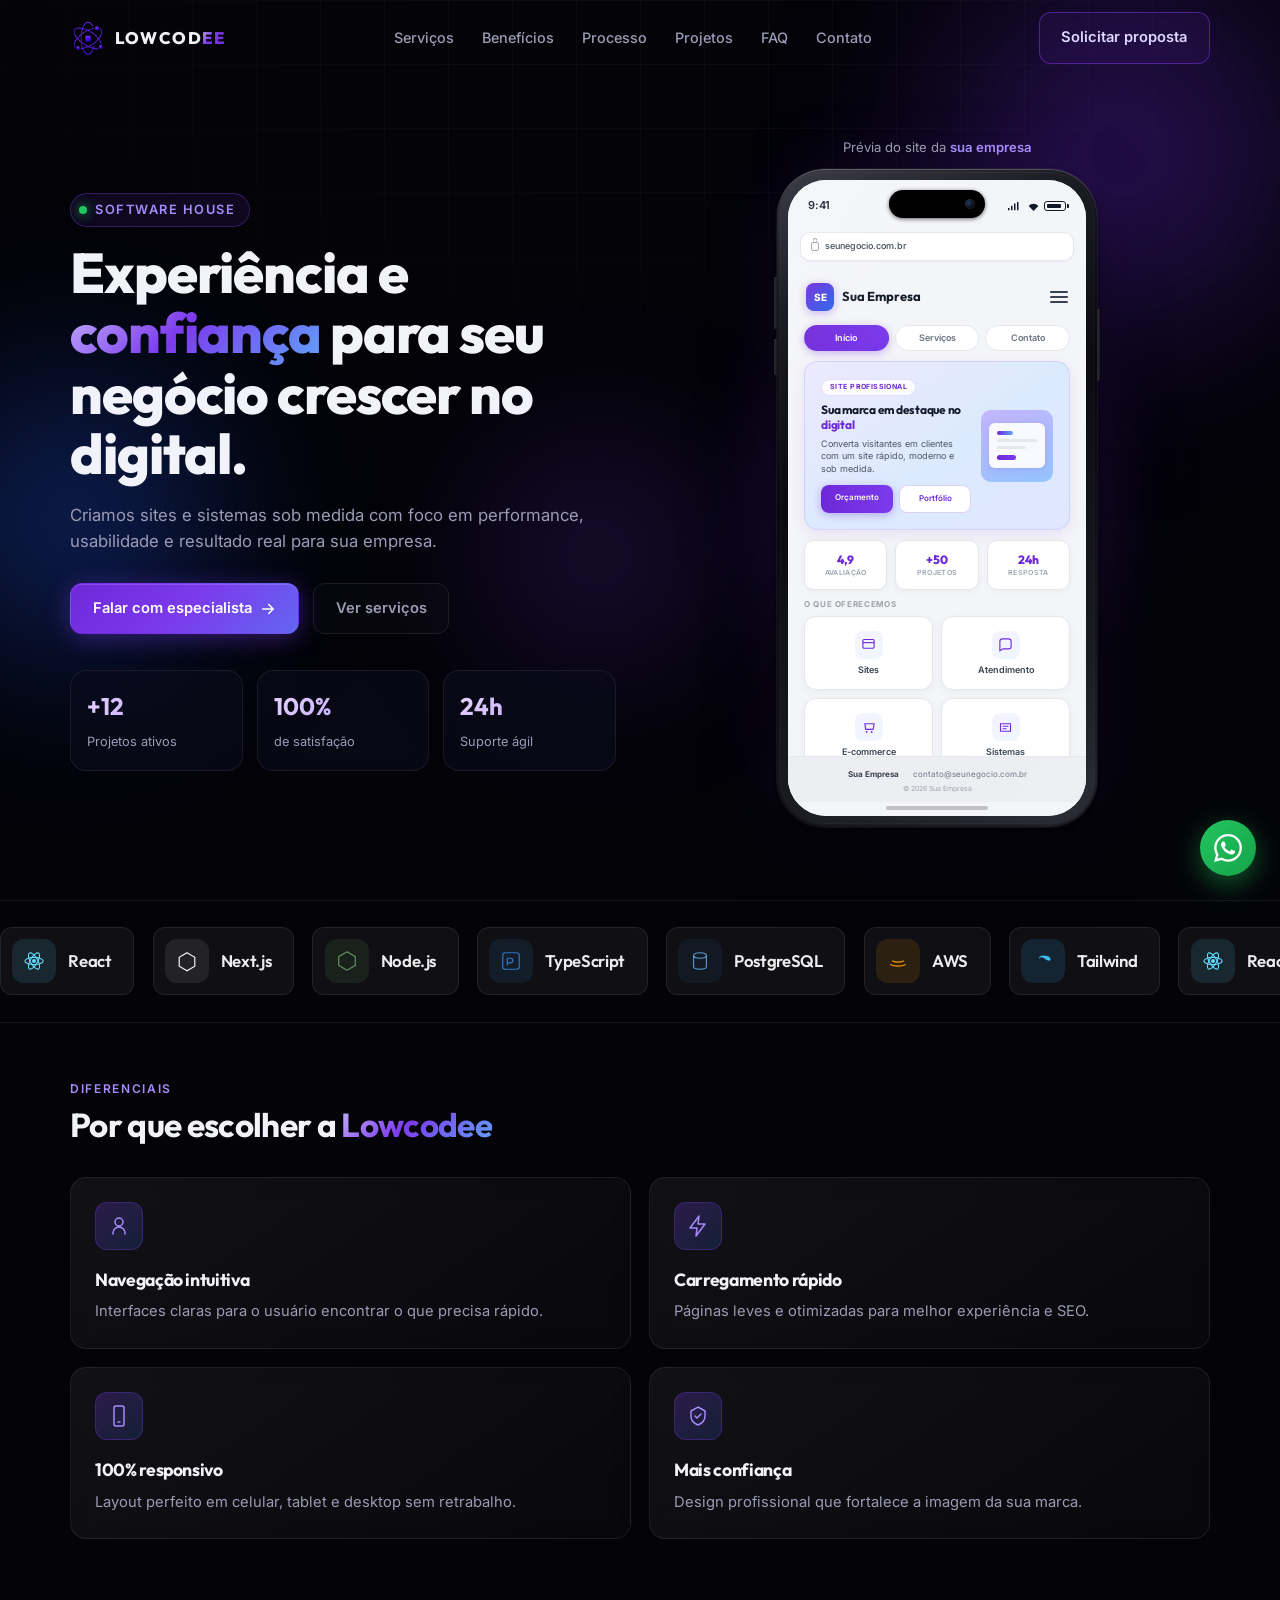
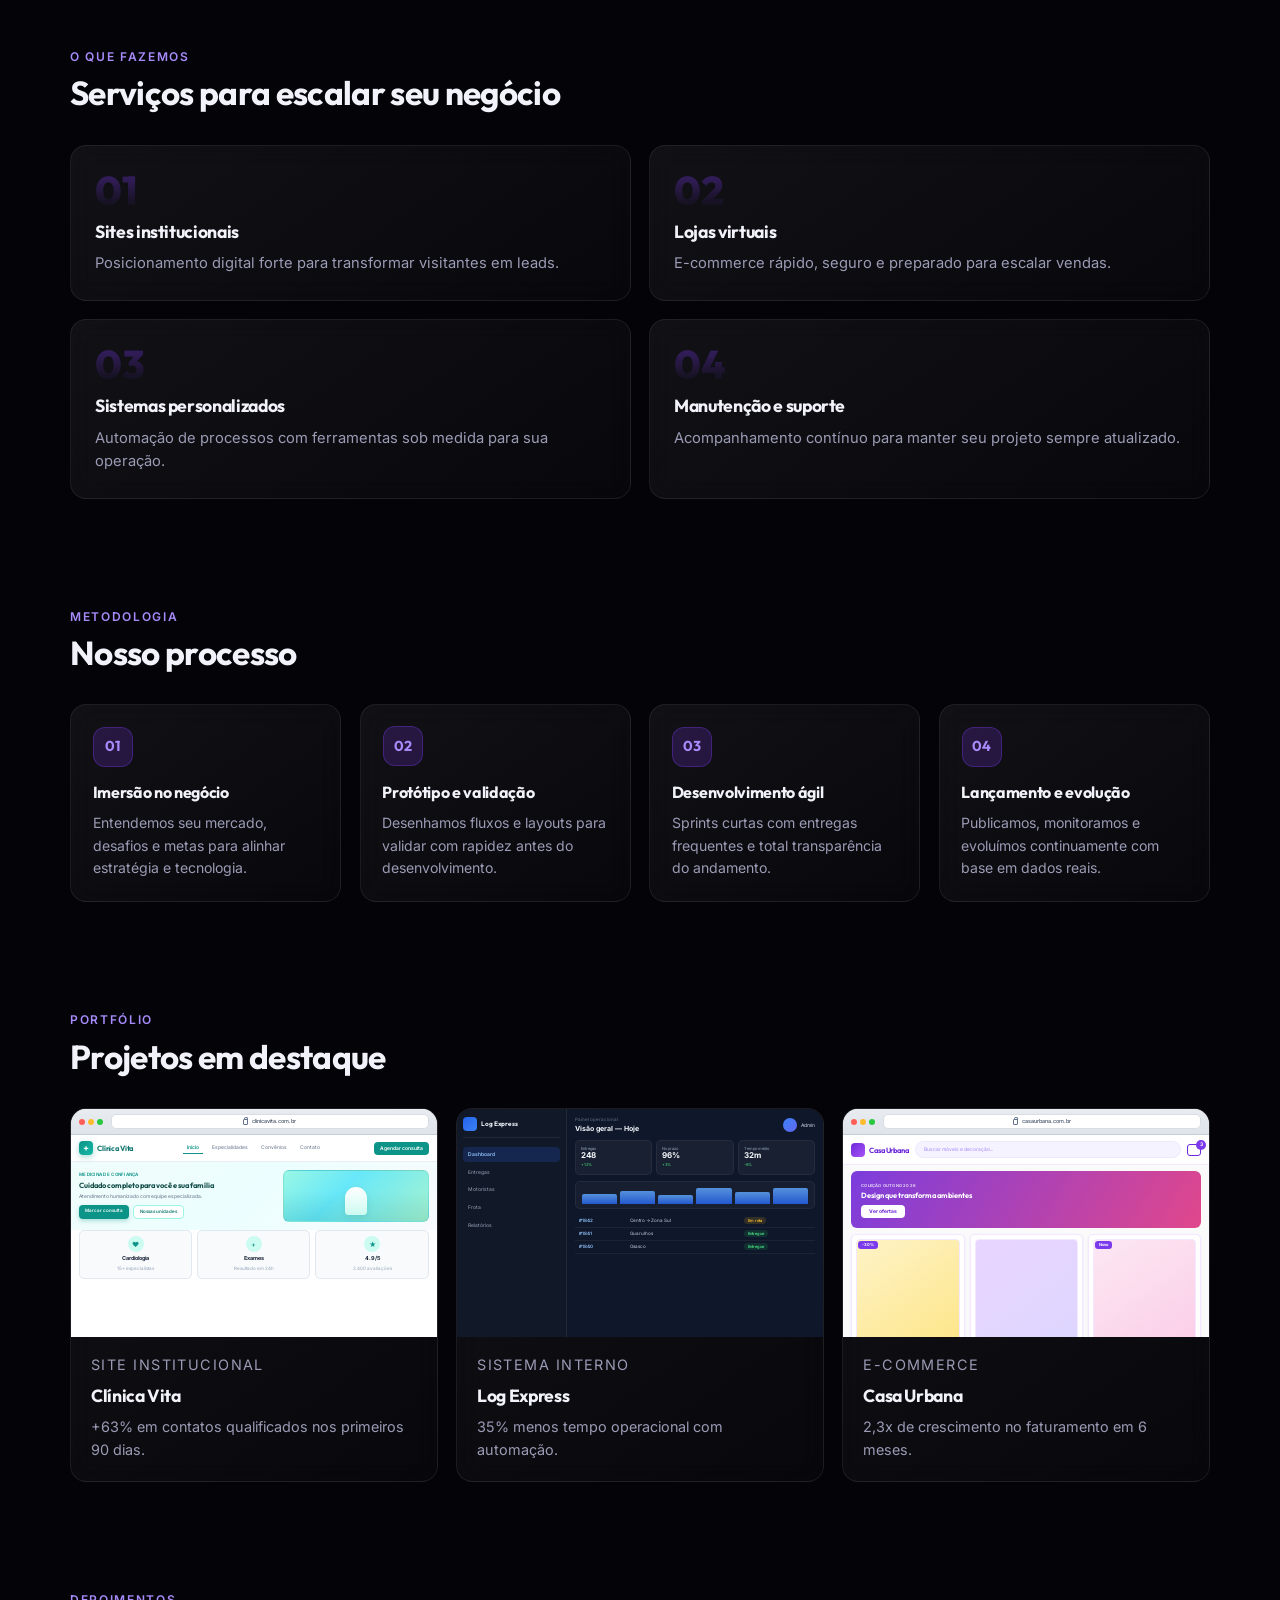
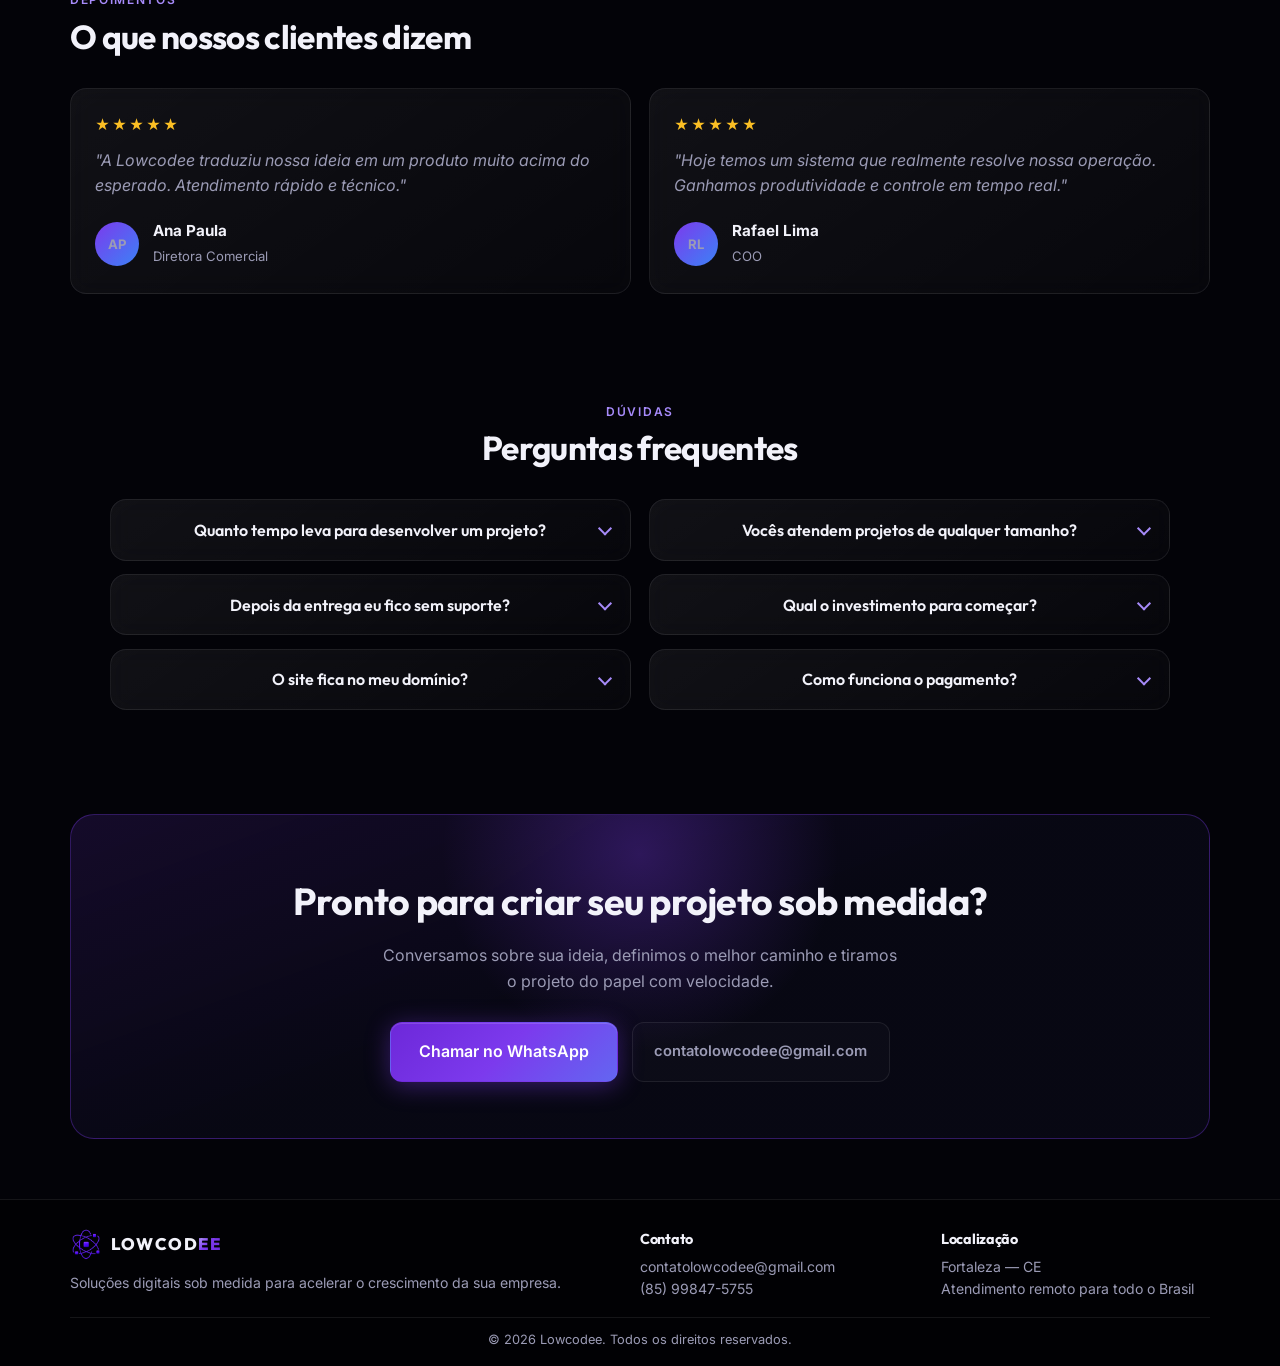
==== home/index.html @ da8c5f45 "Landing page Lowcodee pronta para deploy na Vercel Co-authored-by: Cursor <cursoragent@cursor.com>" ====
<!doctype html>
<html lang="pt-BR">
  <head>
    <meta charset="UTF-8" />
    <meta name="viewport" content="width=device-width, initial-scale=1.0, viewport-fit=cover" />
    <meta name="theme-color" content="#030308" />
    <title>Lowcodee | Soluções Digitais</title>
    <meta
      name="description"
      content="Software house especializada em sites, e-commerce e sistemas sob medida com foco em performance e conversão."
    />
    <link rel="preconnect" href="https://fonts.googleapis.com" />
    <link rel="preconnect" href="https://fonts.gstatic.com" crossorigin />
    <link
      href="https://fonts.googleapis.com/css2?family=Inter:wght@400;500;600;700&family=Outfit:wght@500;600;700;800&display=swap"
      rel="stylesheet"
    />
    <link rel="stylesheet" href="/styles.css?v=7" />
    <link rel="icon" href="/favicon.ico" sizes="any" />
    <link rel="icon" href="/assets/logo.PNG" type="image/png" sizes="32x32" />
    <link rel="apple-touch-icon" href="/assets/logo.PNG" />
  </head>
  <body>
    <div class="ambient" aria-hidden="true">
      <div class="orb orb-1"></div>
      <div class="orb orb-2"></div>
      <div class="orb orb-3"></div>
      <div class="grid-overlay"></div>
    </div>

    <header class="site-header" id="header">
      <div class="container header-inner">
        <a class="logo" href="/home">
          <img class="logo-img" src="/assets/logo.PNG" alt="Lowcodee" width="36" height="36" />
          <span class="logo-text">LOWCOD<span class="logo-accent">EE</span></span>
        </a>
        <nav class="main-nav" aria-label="Principal">
          <a href="#servicos">Serviços</a>
          <a href="#beneficios">Benefícios</a>
          <a href="#processo">Processo</a>
          <a href="#projetos">Projetos</a>
          <a href="#faq">FAQ</a>
          <a href="#contato">Contato</a>
        </nav>
        <a class="btn btn-outline header-cta" href="#contato">Solicitar proposta</a>
        <button class="menu-toggle" type="button" aria-label="Abrir menu" aria-expanded="false">
          <span></span><span></span><span></span>
        </button>
      </div>
      <nav class="mobile-nav" id="mobileNav" aria-label="Menu mobile" aria-hidden="true">
        <a href="#servicos">Serviços</a>
        <a href="#beneficios">Benefícios</a>
        <a href="#processo">Processo</a>
        <a href="#projetos">Projetos</a>
        <a href="#faq">FAQ</a>
        <a href="#contato">Contato</a>
      </nav>
    </header>

    <main>
      <section class="hero">
        <div class="container hero-grid">
          <div class="hero-content reveal">
            <p class="eyebrow">
              <span class="eyebrow-dot"></span>
              Software House
            </p>
            <h1>
              Experiência e
              <span class="gradient-text">confiança</span>
              para seu negócio crescer no digital.
            </h1>
            <p class="hero-copy">
              Criamos sites e sistemas sob medida com foco em performance,
              usabilidade e resultado real para sua empresa.
            </p>
            <div class="hero-actions">
              <a class="btn btn-primary" href="#contato">
                Falar com especialista
                <svg width="18" height="18" viewBox="0 0 24 24" fill="none" aria-hidden="true">
                  <path d="M5 12h14M13 6l6 6-6 6" stroke="currentColor" stroke-width="2" stroke-linecap="round" stroke-linejoin="round"/>
                </svg>
              </a>
              <a class="btn btn-ghost" href="#servicos">Ver serviços</a>
            </div>
            <ul class="stats">
              <li class="reveal reveal-delay-1">
                <strong>+12</strong><span>Projetos ativos</span>
              </li>
              <li class="reveal reveal-delay-2">
                <strong>100%</strong><span>de satisfação</span>
              </li>
              <li class="reveal reveal-delay-3">
                <strong>24h</strong><span>Suporte ágil</span>
              </li>
            </ul>
          </div>

          <div class="hero-showcase reveal reveal-delay-2">
            <div class="showcase-glow"></div>
            <div class="showcase-floor" aria-hidden="true"></div>
            <p class="preview-hint">Prévia do site da <strong id="previewHintBrand">sua empresa</strong></p>

            <div class="phone" aria-label="Prévia do seu site no celular">
              <div class="phone-frame">
                <div class="phone-btn phone-btn-vol" aria-hidden="true"></div>
                <div class="phone-btn phone-btn-power" aria-hidden="true"></div>

                <div class="phone-screen-wrap">
                  <div class="phone-island" aria-hidden="true">
                    <span class="phone-island-cam"></span>
                  </div>
                  <div class="phone-glass" aria-hidden="true"></div>

                  <div class="phone-screen preview-site">
                    <div class="preview-status">
                      <time>9:41</time>
                      <div class="preview-status-icons" aria-hidden="true">
                        <span class="icon-cell"></span>
                        <span class="icon-wifi"></span>
                        <span class="icon-battery"></span>
                      </div>
                    </div>

                    <div class="preview-browser">
                      <span class="preview-lock" aria-hidden="true"></span>
                      <span class="preview-url" id="previewUrl">seunegocio.com.br</span>
                    </div>

                    <div class="preview-scroll">
                      <div class="preview-body">
                      <header class="preview-header">
                        <span class="preview-logo-icon" id="previewLogoIcon">SE</span>
                        <span class="preview-brand" id="previewBrand">Sua Empresa</span>
                        <span class="preview-menu" aria-hidden="true"></span>
                      </header>

                      <nav class="preview-nav" aria-hidden="true">
                        <span class="is-active">Início</span>
                        <span>Serviços</span>
                        <span>Contato</span>
                      </nav>

                      <section class="preview-hero">
                        <div class="preview-hero-text">
                          <span class="preview-eyebrow" id="previewEyebrow">Site profissional</span>
                          <h2 class="preview-headline" id="previewHeadline">
                            Sua marca em destaque no <em>digital</em>
                          </h2>
                          <p class="preview-sub" id="previewSub">
                            Converta visitantes em clientes com um site rápido, moderno e sob medida.
                          </p>
                          <div class="preview-cta-row">
                            <span class="preview-cta">Orçamento</span>
                            <span class="preview-cta preview-cta--ghost">Portfólio</span>
                          </div>
                        </div>
                        <div class="preview-hero-visual" aria-hidden="true">
                          <div class="preview-visual-card">
                            <span class="preview-visual-bar"></span>
                            <span class="preview-visual-line"></span>
                            <span class="preview-visual-line preview-visual-line--short"></span>
                            <span class="preview-visual-btn"></span>
                          </div>
                        </div>
                      </section>

                      <div class="preview-trust" aria-hidden="true">
                        <div class="preview-trust-item">
                          <strong>4,9</strong>
                          <small>Avaliação</small>
                        </div>
                        <div class="preview-trust-item">
                          <strong>+50</strong>
                          <small>Projetos</small>
                        </div>
                        <div class="preview-trust-item">
                          <strong>24h</strong>
                          <small>Resposta</small>
                        </div>
                      </div>

                      <section class="preview-block">
                        <p class="preview-label">O que oferecemos</p>
                        <div class="preview-services">
                          <article class="preview-service">
                            <span class="preview-service-icon" aria-hidden="true">
                              <svg viewBox="0 0 24 24" fill="none"><rect x="3" y="4" width="18" height="14" rx="2" stroke="currentColor" stroke-width="1.8"/><path d="M3 9h18" stroke="currentColor" stroke-width="1.8"/></svg>
                            </span>
                            <small>Sites</small>
                          </article>
                          <article class="preview-service">
                            <span class="preview-service-icon" aria-hidden="true">
                              <svg viewBox="0 0 24 24" fill="none"><path d="M21 15a4 4 0 01-4 4H8l-5 3V7a4 4 0 014-4h10a4 4 0 014 4v8z" stroke="currentColor" stroke-width="1.8"/></svg>
                            </span>
                            <small>Atendimento</small>
                          </article>
                          <article class="preview-service">
                            <span class="preview-service-icon" aria-hidden="true">
                              <svg viewBox="0 0 24 24" fill="none"><path d="M6 6h15l-1.5 9h-12L6 6z" stroke="currentColor" stroke-width="1.8" stroke-linejoin="round"/><circle cx="9" cy="19" r="1.5" fill="currentColor"/><circle cx="17" cy="19" r="1.5" fill="currentColor"/></svg>
                            </span>
                            <small>E-commerce</small>
                          </article>
                          <article class="preview-service">
                            <span class="preview-service-icon" aria-hidden="true">
                              <svg viewBox="0 0 24 24" fill="none"><path d="M4 6h16v12H4V6zm4 4h8M8 14h5" stroke="currentColor" stroke-width="1.8" stroke-linecap="round"/></svg>
                            </span>
                            <small>Sistemas</small>
                          </article>
                        </div>
                      </section>

                      <section class="preview-block preview-quote-block">
                        <p class="preview-label">Depoimento</p>
                        <blockquote class="preview-quote-card">
                          <div class="preview-stars" aria-hidden="true">★★★★★</div>
                          <p class="preview-quote-text" id="previewQuote">
                            "Entrega rápida, visual impecável e suporte de verdade."
                          </p>
                          <footer class="preview-quote-author">
                            <span class="preview-quote-avatar" aria-hidden="true"></span>
                            <div>
                              <strong>Cliente parceiro</strong>
                              <small id="previewQuoteMeta">Projeto entregue em 2025</small>
                            </div>
                          </footer>
                        </blockquote>
                      </section>
                      </div>

                      <footer class="preview-footer">
                        <p class="preview-footer-line">
                          <strong id="previewFooterBrand">Sua Empresa</strong>
                          <span class="preview-footer-dot" aria-hidden="true">·</span>
                          <span id="previewFooterEmail">contato@seunegocio.com.br</span>
                        </p>
                        <small class="preview-footer-copy">
                          © 2026 <span id="previewFooterCopyBrand">Sua Empresa</span>
                        </small>
                      </footer>
                    </div>

                    <div class="preview-home-bar" aria-hidden="true"></div>
                  </div>
                </div>
              </div>
            </div>
          </div>
        </div>
      </section>

      <section class="brands" aria-label="Tecnologias">
        <div class="tech-marquee">
          <div class="tech-track" id="techTrack">
            <ul class="tech-list" data-tech-set>
              <li class="tech-item tech-item--react">
                <span class="tech-icon" aria-hidden="true"><svg viewBox="0 0 24 24" fill="none"><circle cx="12" cy="12" r="2.2" fill="currentColor"/><ellipse cx="12" cy="12" rx="10" ry="4" stroke="currentColor" stroke-width="1.2"/><ellipse cx="12" cy="12" rx="10" ry="4" stroke="currentColor" stroke-width="1.2" transform="rotate(60 12 12)"/><ellipse cx="12" cy="12" rx="10" ry="4" stroke="currentColor" stroke-width="1.2" transform="rotate(120 12 12)"/></svg></span>
                <span class="tech-name">React</span>
              </li>
              <li class="tech-item tech-item--next">
                <span class="tech-icon" aria-hidden="true"><svg viewBox="0 0 24 24" fill="none"><path d="M12 3l8.5 4.9v9.8L12 22.7 3.5 17.7V7.9L12 3z" stroke="currentColor" stroke-width="1.3"/></svg></span>
                <span class="tech-name">Next.js</span>
              </li>
              <li class="tech-item tech-item--node">
                <span class="tech-icon" aria-hidden="true"><svg viewBox="0 0 24 24" fill="none"><path d="M12 2l9 5.2v9.6L12 22 3 16.8V7.2L12 2z" stroke="currentColor" stroke-width="1.2"/></svg></span>
                <span class="tech-name">Node.js</span>
              </li>
              <li class="tech-item tech-item--ts">
                <span class="tech-icon" aria-hidden="true"><svg viewBox="0 0 24 24" fill="none"><rect x="3" y="3" width="18" height="18" rx="3" stroke="currentColor" stroke-width="1.3"/><path d="M8 9v8M8 9h3.5a2.5 2.5 0 010 5H8" stroke="currentColor" stroke-width="1.3"/></svg></span>
                <span class="tech-name">TypeScript</span>
              </li>
              <li class="tech-item tech-item--pg">
                <span class="tech-icon" aria-hidden="true"><svg viewBox="0 0 24 24" fill="none"><ellipse cx="12" cy="6" rx="7" ry="3" stroke="currentColor" stroke-width="1.2"/><path d="M5 6v12c0 1.7 3.1 3 7 3s7-1.3 7-3V6" stroke="currentColor" stroke-width="1.2"/></svg></span>
                <span class="tech-name">PostgreSQL</span>
              </li>
              <li class="tech-item tech-item--aws">
                <span class="tech-icon" aria-hidden="true"><svg viewBox="0 0 24 24" fill="none"><path d="M4 16c4 2 12 2 16 0M6 12c3.5 1.5 8.5 1.5 12 0" stroke="currentColor" stroke-width="1.3" stroke-linecap="round"/></svg></span>
                <span class="tech-name">AWS</span>
              </li>
              <li class="tech-item tech-item--tailwind">
                <span class="tech-icon" aria-hidden="true"><svg viewBox="0 0 24 24" fill="none"><path d="M12 6c-2.5 0-4 1.2-4.5 3.6 1-1.4 2.2-1.9 3.6-1.7 1 .2 1.7.8 2.5 1.5 1.3 1.2 2.8 2.6 6.4 2.1C21 9.1 19.5 6 12 6z" fill="currentColor"/></svg></span>
                <span class="tech-name">Tailwind</span>
              </li>
            </ul>
          </div>
        </div>
      </section>

      <section class="benefits" id="beneficios">
        <div class="container">
          <div class="section-head reveal">
            <p class="section-label">Diferenciais</p>
            <h2>Por que escolher a <span class="gradient-text">Lowcodee</span></h2>
          </div>
          <div class="benefit-grid">
            <article class="glass-card reveal">
              <div class="card-icon">
                <svg viewBox="0 0 24 24" fill="none" aria-hidden="true"><path d="M12 4a4 4 0 100 8 4 4 0 000-8zM6 20v-1a6 6 0 0112 0v1" stroke="currentColor" stroke-width="1.5" stroke-linecap="round"/></svg>
              </div>
              <h3>Navegação intuitiva</h3>
              <p>Interfaces claras para o usuário encontrar o que precisa rápido.</p>
            </article>
            <article class="glass-card reveal reveal-delay-1">
              <div class="card-icon">
                <svg viewBox="0 0 24 24" fill="none" aria-hidden="true"><path d="M13 2L4 14h7l-1 8 9-12h-7l1-8z" stroke="currentColor" stroke-width="1.5" stroke-linejoin="round"/></svg>
              </div>
              <h3>Carregamento rápido</h3>
              <p>Páginas leves e otimizadas para melhor experiência e SEO.</p>
            </article>
            <article class="glass-card reveal reveal-delay-2">
              <div class="card-icon">
                <svg viewBox="0 0 24 24" fill="none" aria-hidden="true"><rect x="7" y="2" width="10" height="20" rx="2" stroke="currentColor" stroke-width="1.5"/><path d="M11 18h2" stroke="currentColor" stroke-width="1.5" stroke-linecap="round"/></svg>
              </div>
              <h3>100% responsivo</h3>
              <p>Layout perfeito em celular, tablet e desktop sem retrabalho.</p>
            </article>
            <article class="glass-card reveal reveal-delay-3">
              <div class="card-icon">
                <svg viewBox="0 0 24 24" fill="none" aria-hidden="true"><path d="M12 3l7 4v5c0 4.2-2.9 7.4-7 9-4.1-1.6-7-4.8-7-9V7l7-4z" stroke="currentColor" stroke-width="1.5"/><path d="M9 12l2 2 4-4" stroke="currentColor" stroke-width="1.5" stroke-linecap="round"/></svg>
              </div>
              <h3>Mais confiança</h3>
              <p>Design profissional que fortalece a imagem da sua marca.</p>
            </article>
          </div>
        </div>
      </section>

      <section class="services" id="servicos">
        <div class="container">
          <div class="section-head reveal">
            <p class="section-label">O que fazemos</p>
            <h2>Serviços para escalar seu negócio</h2>
          </div>
          <div class="service-grid">
            <article class="glass-card service-card reveal">
              <span class="service-num">01</span>
              <h3>Sites institucionais</h3>
              <p>Posicionamento digital forte para transformar visitantes em leads.</p>
            </article>
            <article class="glass-card service-card reveal reveal-delay-1">
              <span class="service-num">02</span>
              <h3>Lojas virtuais</h3>
              <p>E-commerce rápido, seguro e preparado para escalar vendas.</p>
            </article>
            <article class="glass-card service-card reveal reveal-delay-2">
              <span class="service-num">03</span>
              <h3>Sistemas personalizados</h3>
              <p>Automação de processos com ferramentas sob medida para sua operação.</p>
            </article>
            <article class="glass-card service-card reveal reveal-delay-3">
              <span class="service-num">04</span>
              <h3>Manutenção e suporte</h3>
              <p>Acompanhamento contínuo para manter seu projeto sempre atualizado.</p>
            </article>
          </div>
        </div>
      </section>

      <section class="process" id="processo">
        <div class="container">
          <div class="section-head reveal">
            <p class="section-label">Metodologia</p>
            <h2>Nosso processo</h2>
          </div>
          <div class="process-grid">
            <article class="glass-card process-card reveal">
              <span class="step">01</span>
              <h3>Imersão no negócio</h3>
              <p>Entendemos seu mercado, desafios e metas para alinhar estratégia e tecnologia.</p>
            </article>
            <article class="glass-card process-card reveal reveal-delay-1">
              <span class="step">02</span>
              <h3>Protótipo e validação</h3>
              <p>Desenhamos fluxos e layouts para validar com rapidez antes do desenvolvimento.</p>
            </article>
            <article class="glass-card process-card reveal reveal-delay-2">
              <span class="step">03</span>
              <h3>Desenvolvimento ágil</h3>
              <p>Sprints curtas com entregas frequentes e total transparência do andamento.</p>
            </article>
            <article class="glass-card process-card reveal reveal-delay-3">
              <span class="step">04</span>
              <h3>Lançamento e evolução</h3>
              <p>Publicamos, monitoramos e evoluímos continuamente com base em dados reais.</p>
            </article>
          </div>
        </div>
      </section>

      <section class="projects" id="projetos">
        <div class="container">
          <div class="section-head reveal">
            <p class="section-label">Portfólio</p>
            <h2>Projetos em destaque</h2>
          </div>
          <div class="project-grid">
            <article class="glass-card project-card reveal">
              <div class="project-shot project-shot--clinic" aria-hidden="true">
                <div class="shot-chrome">
                  <div class="shot-dots"><i></i><i></i><i></i></div>
                  <div class="shot-address"><span class="shot-lock"></span>clinicavita.com.br</div>
                </div>
                <div class="shot-page shot-page--clinic">
                  <header class="shot-topbar">
                    <div class="shot-brand-block">
                      <span class="shot-mark shot-mark--clinic"></span>
                      <span class="shot-brand">Clínica Vita</span>
                    </div>
                    <nav class="shot-nav">
                      <span class="is-active">Início</span><span>Especialidades</span><span>Convênios</span><span>Contato</span>
                    </nav>
                    <span class="shot-top-cta">Agendar consulta</span>
                  </header>
                  <section class="shot-hero-block">
                    <div class="shot-hero-copy">
                      <span class="shot-eyebrow">Medicina de confiança</span>
                      <h4>Cuidado completo para você e sua família</h4>
                      <p>Atendimento humanizado com equipe especializada.</p>
                      <div class="shot-hero-actions">
                        <span class="shot-btn shot-btn--primary">Marcar consulta</span>
                        <span class="shot-btn shot-btn--ghost">Nossas unidades</span>
                      </div>
                    </div>
                    <div class="shot-hero-media">
                      <div class="shot-photo"></div>
                    </div>
                  </section>
                  <section class="shot-features">
                    <article><span class="shot-feat-icon">♥</span><b>Cardiologia</b><small>15+ especialistas</small></article>
                    <article><span class="shot-feat-icon">+</span><b>Exames</b><small>Resultado em 24h</small></article>
                    <article><span class="shot-feat-icon">★</span><b>4.9/5</b><small>2.400 avaliações</small></article>
                  </section>
                </div>
              </div>
              <div class="project-body">
                <p class="project-tag">Site institucional</p>
                <h3>Clínica Vita</h3>
                <p>+63% em contatos qualificados nos primeiros 90 dias.</p>
              </div>
            </article>
            <article class="glass-card project-card reveal reveal-delay-1">
              <div class="project-shot project-shot--system" aria-hidden="true">
                <div class="shot-app">
                  <aside class="shot-sidebar">
                    <div class="shot-app-brand">
                      <span class="shot-mark shot-mark--log"></span>
                      <span>Log Express</span>
                    </div>
                    <span class="shot-nav-item is-active">Dashboard</span>
                    <span class="shot-nav-item">Entregas</span>
                    <span class="shot-nav-item">Motoristas</span>
                    <span class="shot-nav-item">Frota</span>
                    <span class="shot-nav-item">Relatórios</span>
                  </aside>
                  <div class="shot-dashboard">
                    <header class="shot-dash-header">
                      <div>
                        <small>Painel operacional</small>
                        <strong>Visão geral — Hoje</strong>
                      </div>
                      <div class="shot-dash-user">
                        <span class="shot-avatar"></span>
                        <span>Admin</span>
                      </div>
                    </header>
                    <div class="shot-kpis">
                      <div class="shot-kpi"><small>Entregas</small><strong>248</strong><em>+12%</em></div>
                      <div class="shot-kpi"><small>No prazo</small><strong>96%</strong><em>+3%</em></div>
                      <div class="shot-kpi"><small>Tempo médio</small><strong>32m</strong><em>-8%</em></div>
                    </div>
                    <div class="shot-chart">
                      <span style="--h: 55%"></span><span style="--h: 72%"></span><span style="--h: 48%"></span><span style="--h: 85%"></span><span style="--h: 65%"></span><span style="--h: 90%"></span>
                    </div>
                    <table class="shot-table">
                      <tr><td>#1842</td><td>Centro → Zona Sul</td><td><i class="pill pill--warn">Em rota</i></td></tr>
                      <tr><td>#1841</td><td>Guarulhos</td><td><i class="pill pill--ok">Entregue</i></td></tr>
                      <tr><td>#1840</td><td>Osasco</td><td><i class="pill pill--ok">Entregue</i></td></tr>
                    </table>
                  </div>
                </div>
              </div>
              <div class="project-body">
                <p class="project-tag">Sistema interno</p>
                <h3>Log Express</h3>
                <p>35% menos tempo operacional com automação.</p>
              </div>
            </article>
            <article class="glass-card project-card reveal reveal-delay-2">
              <div class="project-shot project-shot--shop" aria-hidden="true">
                <div class="shot-chrome">
                  <div class="shot-dots"><i></i><i></i><i></i></div>
                  <div class="shot-address"><span class="shot-lock"></span>casaurbana.com.br</div>
                </div>
                <div class="shot-page shot-page--shop">
                  <header class="shot-topbar shot-topbar--shop">
                    <div class="shot-brand-block">
                      <span class="shot-mark shot-mark--shop"></span>
                      <span class="shot-brand">Casa Urbana</span>
                    </div>
                    <div class="shot-search">Buscar móveis e decoração...</div>
                    <div class="shot-cart-wrap">
                      <span class="shot-cart-icon"></span>
                      <span class="shot-cart-count">3</span>
                    </div>
                  </header>
                  <section class="shot-promo">
                    <div>
                      <span class="shot-promo-tag">Coleção Outono 2026</span>
                      <h4>Design que transforma ambientes</h4>
                      <span class="shot-btn shot-btn--shop">Ver ofertas</span>
                    </div>
                  </section>
                  <section class="shot-catalog">
                    <article class="shot-product">
                      <span class="shot-sale">-30%</span>
                      <div class="shot-thumb shot-thumb--1"></div>
                      <b>Luminária Oslo</b>
                      <div class="shot-price"><s>R$ 269</s><strong>R$ 189</strong></div>
                      <span class="shot-stars">★★★★★</span>
                    </article>
                    <article class="shot-product">
                      <div class="shot-thumb shot-thumb--2"></div>
                      <b>Poltrona Nordic</b>
                      <div class="shot-price"><strong>R$ 1.249</strong></div>
                      <span class="shot-stars">★★★★☆</span>
                    </article>
                    <article class="shot-product">
                      <span class="shot-sale">Novo</span>
                      <div class="shot-thumb shot-thumb--3"></div>
                      <b>Tapete Luna</b>
                      <div class="shot-price"><strong>R$ 329</strong></div>
                      <span class="shot-stars">★★★★★</span>
                    </article>
                  </section>
                </div>
              </div>
              <div class="project-body">
                <p class="project-tag">E-commerce</p>
                <h3>Casa Urbana</h3>
                <p>2,3x de crescimento no faturamento em 6 meses.</p>
              </div>
            </article>
          </div>
        </div>
      </section>

      <section class="testimonials">
        <div class="container">
          <div class="section-head reveal">
            <p class="section-label">Depoimentos</p>
            <h2>O que nossos clientes dizem</h2>
          </div>
          <div class="testimonial-grid">
            <article class="glass-card testimonial-card reveal">
              <div class="stars" aria-hidden="true">★★★★★</div>
              <p>
                "A Lowcodee traduziu nossa ideia em um produto muito acima do esperado.
                Atendimento rápido e técnico."
              </p>
              <div class="author">
                <span class="avatar">AP</span>
                <div>
                  <strong>Ana Paula</strong>
                  <span>Diretora Comercial</span>
                </div>
              </div>
            </article>
            <article class="glass-card testimonial-card reveal reveal-delay-1">
              <div class="stars" aria-hidden="true">★★★★★</div>
              <p>
                "Hoje temos um sistema que realmente resolve nossa operação. Ganhamos
                produtividade e controle em tempo real."
              </p>
              <div class="author">
                <span class="avatar">RL</span>
                <div>
                  <strong>Rafael Lima</strong>
                  <span>COO</span>
                </div>
              </div>
            </article>
          </div>
        </div>
      </section>

      <section class="faq" id="faq">
        <div class="container faq-container">
          <div class="section-head section-head--center reveal">
            <p class="section-label">Dúvidas</p>
            <h2>Perguntas frequentes</h2>
          </div>
          <div class="faq-list reveal">
            <details class="faq-item glass-card">
              <summary>Quanto tempo leva para desenvolver um projeto?</summary>
              <div class="faq-content">
                <p>Depende da complexidade. Em geral, sites levam de 3 a 6 semanas e sistemas de 8 a 16 semanas.</p>
              </div>
            </details>
            <details class="faq-item glass-card">
              <summary>Vocês atendem projetos de qualquer tamanho?</summary>
              <div class="faq-content">
                <p>Sim. Trabalhamos desde landing pages de conversão até plataformas e sistemas completos.</p>
              </div>
            </details>
            <details class="faq-item glass-card">
              <summary>Depois da entrega eu fico sem suporte?</summary>
              <div class="faq-content">
                <p>Não. Temos planos de manutenção e suporte para evolução contínua e estabilidade.</p>
              </div>
            </details>
            <details class="faq-item glass-card">
              <summary>Qual o investimento para começar?</summary>
              <div class="faq-content">
                <p>Cada projeto é único. Após entender sua necessidade, enviamos uma proposta clara e sem surpresas.</p>
              </div>
            </details>
            <details class="faq-item glass-card faq-item--desktop-only">
              <summary>O site fica no meu domínio?</summary>
              <div class="faq-content">
                <p>Sim. O projeto é seu. Configuramos domínio, hospedagem e e-mails profissionais conforme a necessidade.</p>
              </div>
            </details>
            <details class="faq-item glass-card faq-item--desktop-only">
              <summary>Como funciona o pagamento?</summary>
              <div class="faq-content">
                <p>Trabalhamos por etapas com parcelas vinculadas às entregas, para você acompanhar o progresso com segurança.</p>
              </div>
            </details>
          </div>
        </div>
      </section>

      <section class="cta" id="contato">
        <div class="container">
          <div class="cta-box reveal">
            <div class="cta-glow"></div>
            <h2>Pronto para criar seu projeto sob medida?</h2>
            <p>
              Conversamos sobre sua ideia, definimos o melhor caminho e tiramos o
              projeto do papel com velocidade.
            </p>
            <div class="cta-actions">
              <a
                class="btn btn-primary btn-lg"
                href="https://wa.me/5585998475755?text=Ol%C3%A1!%20Acessei%20o%20site%20da%20Lowcodee%20e%20tenho%20interesse%20em%20um%20projeto%20(site%2C%20sistema%20ou%20e-commerce).%20Pode%20me%20enviar%20mais%20informa%C3%A7%C3%B5es%3F"
                target="_blank"
                rel="noreferrer"
              >
                Chamar no WhatsApp
              </a>
              <a class="btn btn-ghost" href="mailto:contatolowcodee@gmail.com">contatolowcodee@gmail.com</a>
            </div>
          </div>
        </div>
      </section>
    </main>

    <footer class="site-footer">
      <div class="container footer-grid">
        <div>
          <a class="logo" href="/home">
            <img class="logo-img" src="/assets/logo.PNG" alt="" width="32" height="32" />
            <span class="logo-text">LOWCOD<span class="logo-accent">EE</span></span>
          </a>
          <p>Soluções digitais sob medida para acelerar o crescimento da sua empresa.</p>
        </div>
        <div>
          <h3>Contato</h3>
          <p>contatolowcodee@gmail.com</p>
          <p>(85) 99847-5755</p>
        </div>
        <div>
          <h3>Localização</h3>
          <p>Fortaleza — CE</p>
          <p>Atendimento remoto para todo o Brasil</p>
        </div>
      </div>
      <div class="container footer-bottom">
        <p>&copy; 2026 Lowcodee. Todos os direitos reservados.</p>
      </div>
    </footer>

    <a
      class="whatsapp-float"
      href="https://wa.me/5585998475755?text=Ol%C3%A1!%20Acessei%20o%20site%20da%20Lowcodee%20e%20tenho%20interesse%20em%20um%20projeto%20(site%2C%20sistema%20ou%20e-commerce).%20Pode%20me%20enviar%20mais%20informa%C3%A7%C3%B5es%3F"
      target="_blank"
      rel="noreferrer"
      aria-label="Falar no WhatsApp"
    >
      <svg width="28" height="28" viewBox="0 0 24 24" fill="currentColor" aria-hidden="true">
        <path d="M17.472 14.382c-.297-.149-1.758-.867-2.03-.967-.273-.099-.471-.148-.67.15-.197.297-.767.966-.94 1.164-.173.199-.347.223-.644.075-.297-.15-1.255-.463-2.39-1.475-.883-.788-1.48-1.761-1.653-2.059-.173-.297-.018-.458.13-.606.134-.133.298-.347.446-.52.149-.174.198-.298.298-.497.099-.198.05-.371-.025-.52-.075-.149-.669-1.612-.916-2.207-.242-.579-.487-.5-.669-.51-.173-.008-.371-.01-.57-.01-.198 0-.52.074-.792.372-.272.297-1.04 1.016-1.04 2.479 0 1.462 1.065 2.875 1.213 3.074.149.198 2.096 3.2 5.077 4.487.709.306 1.262.489 1.694.625.712.227 1.36.195 1.871.118.571-.085 1.758-.719 2.006-1.413.248-.694.248-1.289.173-1.413-.074-.124-.272-.198-.57-.347m-5.421 7.403h-.004a9.87 9.87 0 01-5.031-1.378l-.361-.214-3.741.982.998-3.648-.235-.374a9.86 9.86 0 01-1.51-5.26c.001-5.45 4.436-9.884 9.888-9.884 2.64 0 5.122 1.03 6.988 2.898a9.825 9.825 0 012.893 6.994c-.003 5.45-4.435 9.884-9.885 9.884m8.413-18.297A11.815 11.815 0 0012.05 0C5.495 0 .16 5.335.157 11.892c0 2.096.547 4.142 1.588 5.945L.057 24l6.305-1.654a11.882 11.882 0 005.683 1.448h.005c6.554 0 11.89-5.335 11.893-11.893a11.821 11.821 0 00-3.48-8.413z"/>
      </svg>
    </a>

    <script src="/main.js?v=6"></script>
  </body>
</html>
---- styles.css ----
:root {
  --header-h: 76px;
  --bg: #030308;
  --bg-elevated: #0a0a14;
  --text: #f2f2fa;
  --muted: #9b9bb5;
  --primary: #7c3aed;
  --primary-light: #a78bfa;
  --accent-blue: #3b82f6;
  --border: rgba(255, 255, 255, 0.08);
  --glass: rgba(12, 12, 28, 0.65);
  --glow: rgba(124, 58, 237, 0.45);
  --radius: 16px;
  --font-display: "Outfit", sans-serif;
  --font-body: "Inter", sans-serif;
  --ease-out: cubic-bezier(0.22, 1, 0.36, 1);
}

*,
*::before,
*::after {
  box-sizing: border-box;
}

html {
  scroll-behavior: smooth;
  scroll-padding-top: calc(var(--header-h) + 12px);
  scrollbar-width: thin;
  scrollbar-color: var(--primary) var(--bg-elevated);
}

::-webkit-scrollbar {
  width: 10px;
  height: 10px;
}

::-webkit-scrollbar-track {
  background: var(--bg-elevated);
}

::-webkit-scrollbar-thumb {
  background: linear-gradient(180deg, var(--primary-light), var(--primary));
  border-radius: 999px;
  border: 2px solid var(--bg-elevated);
}

::-webkit-scrollbar-thumb:hover {
  background: linear-gradient(180deg, #c4b5fd, #8b5cf6);
}

::-webkit-scrollbar-corner {
  background: var(--bg-elevated);
}

body {
  margin: 0;
  font-family: var(--font-body);
  color: var(--text);
  background: var(--bg);
  line-height: 1.6;
  overflow-x: hidden;
}

body.menu-open {
  overflow: hidden;
  touch-action: none;
}

@supports (position: fixed) {
  body.menu-open {
    position: fixed;
    width: 100%;
    inset: 0 auto auto 0;
  }
}

a {
  color: inherit;
  text-decoration: none;
}

button,
a {
  -webkit-tap-highlight-color: transparent;
}

/* —— Ambient background —— */
.ambient {
  position: fixed;
  inset: 0;
  pointer-events: none;
  z-index: 0;
  overflow: hidden;
}

.orb {
  position: absolute;
  border-radius: 50%;
  filter: blur(80px);
  opacity: 0.55;
  animation: float-orb 18s ease-in-out infinite;
}

.orb-1 {
  width: 520px;
  height: 520px;
  background: radial-gradient(circle, #5b21b6 0%, transparent 70%);
  top: -12%;
  right: -8%;
}

.orb-2 {
  width: 400px;
  height: 400px;
  background: radial-gradient(circle, #1d4ed8 0%, transparent 70%);
  bottom: 20%;
  left: -10%;
  animation-delay: -6s;
}

.orb-3 {
  width: 300px;
  height: 300px;
  background: radial-gradient(circle, #7c3aed 0%, transparent 70%);
  top: 45%;
  left: 35%;
  animation-delay: -12s;
  opacity: 0.35;
}

.grid-overlay {
  position: absolute;
  inset: 0;
  background-image:
    linear-gradient(rgba(255, 255, 255, 0.03) 1px, transparent 1px),
    linear-gradient(90deg, rgba(255, 255, 255, 0.03) 1px, transparent 1px);
  background-size: 64px 64px;
  mask-image: radial-gradient(ellipse 80% 60% at 50% 0%, black 20%, transparent 75%);
}

@keyframes float-orb {
  0%,
  100% {
    transform: translate(0, 0) scale(1);
  }
  33% {
    transform: translate(30px, -20px) scale(1.05);
  }
  66% {
    transform: translate(-20px, 15px) scale(0.95);
  }
}

/* —— Layout —— */
.container {
  width: min(1140px, 92%);
  margin: 0 auto;
  position: relative;
  z-index: 1;
}

main,
.site-header,
.site-footer {
  position: relative;
  z-index: 1;
}

/* —— Typography —— */
h1,
h2,
h3 {
  font-family: var(--font-display);
  margin-top: 0;
  letter-spacing: -0.02em;
}

h1 {
  font-size: clamp(2.1rem, 4.5vw, 3.5rem);
  font-weight: 800;
  line-height: 1.08;
  margin-bottom: 1rem;
}

h2 {
  font-size: clamp(1.65rem, 3vw, 2.35rem);
  font-weight: 700;
  margin-bottom: 0;
}

.gradient-text {
  background: linear-gradient(135deg, #c4b5fd 0%, #7c3aed 45%, #60a5fa 100%);
  -webkit-background-clip: text;
  background-clip: text;
  color: transparent;
}

.section-head {
  margin-bottom: 2rem;
  max-width: none;
}

.section-head--center {
  text-align: center;
  margin-inline: auto;
}

.section-head h2 {
  white-space: nowrap;
  line-height: 1.15;
  font-size: clamp(1.2rem, 2.6vw, 2.35rem);
}

.section-label {
  display: inline-block;
  font-size: 0.75rem;
  font-weight: 600;
  text-transform: uppercase;
  letter-spacing: 0.14em;
  color: var(--primary-light);
  margin: 0 0 0.5rem;
}

/* —— Scroll reveal —— */
.reveal {
  opacity: 0;
  transform: translateY(28px);
  transition:
    opacity 0.7s var(--ease-out),
    transform 0.7s var(--ease-out);
}

.reveal.is-visible {
  opacity: 1;
  transform: translateY(0);
}

.reveal-delay-1 { transition-delay: 0.1s; }
.reveal-delay-2 { transition-delay: 0.2s; }
.reveal-delay-3 { transition-delay: 0.3s; }

/* —— Header —— */
.site-header {
  position: fixed;
  top: 0;
  left: 0;
  right: 0;
  z-index: 100;
  background: transparent;
  border-bottom: 1px solid transparent;
  transition: background 0.3s ease, box-shadow 0.3s ease, border-color 0.3s ease,
    backdrop-filter 0.3s ease;
}

.site-header.is-scrolled {
  background: rgba(3, 3, 8, 0.85);
  backdrop-filter: blur(16px) saturate(1.15);
  border-bottom-color: rgba(124, 58, 237, 0.15);
  box-shadow: 0 8px 32px rgba(0, 0, 0, 0.35);
}

.header-inner {
  display: flex;
  align-items: center;
  justify-content: space-between;
  min-height: 76px;
  gap: 1rem;
}

.logo {
  display: inline-flex;
  align-items: center;
  gap: 0.55rem;
  font-family: var(--font-display);
  font-weight: 800;
  font-size: 1.05rem;
  letter-spacing: 0.08em;
}

.logo-img {
  width: 36px;
  height: 36px;
  object-fit: contain;
  display: block;
  flex-shrink: 0;
}

.logo-accent {
  background: linear-gradient(135deg, #c4b5fd 0%, #7c3aed 45%, #6d28d9 100%);
  -webkit-background-clip: text;
  background-clip: text;
  color: transparent;
}

.site-footer .logo-img {
  width: 32px;
  height: 32px;
}

.main-nav {
  display: flex;
  align-items: center;
  gap: 1.75rem;
}

.main-nav a {
  font-size: 0.9rem;
  font-weight: 500;
  color: var(--muted);
  transition: color 0.2s ease;
}

.main-nav a:hover {
  color: var(--text);
}

.menu-toggle {
  display: none;
  flex-direction: column;
  gap: 5px;
  background: none;
  border: none;
  padding: 8px;
  cursor: pointer;
}

.menu-toggle span {
  display: block;
  width: 22px;
  height: 2px;
  background: var(--text);
  border-radius: 2px;
  transition: transform 0.25s ease, opacity 0.25s ease;
}

.menu-toggle.is-open span:nth-child(1) {
  transform: translateY(7px) rotate(45deg);
}
.menu-toggle.is-open span:nth-child(2) {
  opacity: 0;
}
.menu-toggle.is-open span:nth-child(3) {
  transform: translateY(-7px) rotate(-45deg);
}

.mobile-nav {
  display: flex;
  flex-direction: column;
  gap: 0;
  max-height: 0;
  opacity: 0;
  overflow: hidden;
  pointer-events: none;
  padding: 0 4%;
  background: rgba(3, 3, 8, 0.98);
  border-bottom: 1px solid transparent;
  transition:
    max-height 0.4s var(--ease-out),
    opacity 0.3s ease,
    padding 0.4s var(--ease-out),
    border-color 0.3s ease;
}

.mobile-nav.is-open {
  max-height: min(420px, 75vh);
  opacity: 1;
  pointer-events: auto;
  padding-bottom: 1rem;
  border-bottom-color: var(--border);
}

.mobile-nav a {
  padding: 0.95rem 0;
  min-height: 48px;
  display: flex;
  align-items: center;
  color: var(--muted);
  border-bottom: 1px solid var(--border);
  font-weight: 500;
  font-size: 1rem;
  transition: color 0.2s ease;
}

.mobile-nav a:hover,
.mobile-nav a:focus-visible {
  color: var(--text);
}

.mobile-nav a:active {
  color: var(--primary-light);
}

/* —— Buttons —— */
.btn {
  display: inline-flex;
  align-items: center;
  justify-content: center;
  gap: 0.45rem;
  border-radius: 12px;
  font-weight: 600;
  font-size: 0.92rem;
  border: 1px solid transparent;
  padding: 0.8rem 1.35rem;
  transition:
    transform 0.2s ease,
    box-shadow 0.25s ease,
    background 0.25s ease,
    border-color 0.25s ease;
  cursor: pointer;
}

.btn:active {
  transform: scale(0.98);
}

.btn-primary {
  background: linear-gradient(135deg, #6d28d9 0%, #7c3aed 50%, #6366f1 100%);
  color: #fff;
  box-shadow:
    0 4px 24px rgba(124, 58, 237, 0.4),
    inset 0 1px 0 rgba(255, 255, 255, 0.15);
  position: relative;
  overflow: hidden;
}

.btn-primary::before {
  content: "";
  position: absolute;
  inset: 0;
  background: linear-gradient(
    105deg,
    transparent 40%,
    rgba(255, 255, 255, 0.2) 50%,
    transparent 60%
  );
  transform: translateX(-100%);
  transition: transform 0.6s ease;
}

.btn-primary:hover {
  box-shadow: 0 8px 32px rgba(124, 58, 237, 0.55);
  transform: translateY(-2px);
}

.btn-primary:hover::before {
  transform: translateX(100%);
}

.btn-outline {
  border-color: rgba(124, 58, 237, 0.5);
  color: #ddd6fe;
  background: rgba(124, 58, 237, 0.08);
}

.btn-outline:hover {
  border-color: var(--primary-light);
  background: rgba(124, 58, 237, 0.18);
  color: #fff;
}

.btn-ghost {
  border-color: var(--border);
  color: var(--muted);
  background: rgba(255, 255, 255, 0.02);
}

.btn-ghost:hover {
  border-color: rgba(255, 255, 255, 0.2);
  color: var(--text);
}

.btn-lg {
  padding: 1rem 1.75rem;
  font-size: 1rem;
}

/* —— Hero —— */
.hero {
  padding: 7rem 0 3rem;
  min-height: 100vh;
  display: flex;
  align-items: center;
}

.hero-grid {
  display: grid;
  grid-template-columns: 1fr 1fr;
  gap: 3rem;
  align-items: center;
}

.eyebrow {
  display: inline-flex;
  align-items: center;
  gap: 0.5rem;
  font-size: 0.8rem;
  font-weight: 600;
  text-transform: uppercase;
  letter-spacing: 0.12em;
  color: var(--primary-light);
  margin: 0 0 1rem;
  padding: 0.35rem 0.85rem 0.35rem 0.5rem;
  border-radius: 999px;
  border: 1px solid rgba(124, 58, 237, 0.35);
  background: rgba(124, 58, 237, 0.1);
}

.eyebrow-dot {
  width: 8px;
  height: 8px;
  border-radius: 50%;
  background: #22c55e;
  box-shadow: 0 0 12px #22c55e;
  animation: pulse-dot 2s ease-in-out infinite;
}

@keyframes pulse-dot {
  0%, 100% { opacity: 1; transform: scale(1); }
  50% { opacity: 0.7; transform: scale(0.85); }
}

.hero-copy {
  max-width: 52ch;
  color: var(--muted);
  font-size: 1.05rem;
  margin-bottom: 1.75rem;
}

.hero-actions {
  display: flex;
  flex-wrap: wrap;
  gap: 0.85rem;
  margin-bottom: 2.25rem;
}

.stats {
  list-style: none;
  margin: 0;
  padding: 0;
  display: grid;
  grid-template-columns: repeat(3, 1fr);
  gap: 0.85rem;
}

.stats li {
  padding: 1rem;
  border-radius: var(--radius);
  border: 1px solid var(--border);
  background: var(--glass);
  backdrop-filter: blur(12px);
  transition: border-color 0.25s ease, transform 0.25s ease;
}

.stats li:hover {
  border-color: rgba(124, 58, 237, 0.35);
  transform: translateY(-3px);
}

.stats strong {
  display: block;
  font-family: var(--font-display);
  font-size: 1.5rem;
  font-weight: 700;
  background: linear-gradient(135deg, #e9d5ff, #a78bfa);
  -webkit-background-clip: text;
  background-clip: text;
  color: transparent;
  margin-bottom: 0.15rem;
}

.stats span {
  font-size: 0.8rem;
  color: var(--muted);
}

/* —— Hero showcase (substitui a foto) —— */
.hero-showcase {
  position: relative;
  display: flex;
  justify-content: center;
  align-items: center;
  min-height: 520px;
  padding-top: 2rem;
}

.showcase-glow {
  position: absolute;
  width: 85%;
  height: 70%;
  background: radial-gradient(ellipse, rgba(124, 58, 237, 0.35) 0%, transparent 65%);
  filter: blur(40px);
  animation: pulse-glow 4s ease-in-out infinite;
}

@keyframes pulse-glow {
  0%, 100% { opacity: 0.7; transform: scale(1); }
  50% { opacity: 1; transform: scale(1.05); }
}

.showcase-floor {
  position: absolute;
  bottom: 8%;
  left: 50%;
  transform: translateX(-50%);
  width: 70%;
  height: 24px;
  background: radial-gradient(ellipse, rgba(124, 58, 237, 0.35) 0%, transparent 70%);
  filter: blur(12px);
  z-index: 1;
}

.preview-hint {
  position: absolute;
  top: 0;
  left: 50%;
  transform: translateX(-50%);
  margin: 0;
  font-size: 0.82rem;
  color: var(--muted);
  white-space: nowrap;
  z-index: 4;
}

.preview-hint strong {
  color: var(--primary-light);
  font-weight: 600;
}

/* —— Phone device —— */
.phone {
  position: relative;
  z-index: 2;
  animation: float-device 7s ease-in-out infinite;
}

@keyframes float-device {
  0%, 100% { transform: translateY(0); }
  50% { transform: translateY(-14px); }
}

.phone-frame {
  position: relative;
  width: min(320px, 84vw);
  display: flex;
  flex-direction: column;
  padding: 11px;
  border-radius: 48px;
  background: linear-gradient(
    155deg,
    #3d3d48 0%,
    #1c1c24 18%,
    #0a0a10 42%,
    #1a1a22 78%,
    #2e2e38 100%
  );
  box-shadow:
    inset 0 1px 0 rgba(255, 255, 255, 0.22),
    inset 0 -2px 4px rgba(0, 0, 0, 0.5),
    0 0 0 1px rgba(255, 255, 255, 0.06),
    0 2px 4px rgba(0, 0, 0, 0.4),
    0 32px 64px rgba(0, 0, 0, 0.55),
    0 0 80px rgba(124, 58, 237, 0.12);
}

.phone-frame::before {
  content: "";
  position: absolute;
  inset: 3px;
  border-radius: 44px;
  border: 1px solid rgba(255, 255, 255, 0.04);
  pointer-events: none;
}

.phone-btn {
  position: absolute;
  background: linear-gradient(90deg, #2a2a32, #1a1a20);
  border-radius: 2px;
  box-shadow: inset 0 1px 0 rgba(255, 255, 255, 0.08);
}

.phone-btn-vol {
  left: -3px;
  top: 108px;
  width: 3px;
  height: 52px;
}

.phone-btn-vol::after {
  content: "";
  position: absolute;
  left: 0;
  top: 62px;
  width: 3px;
  height: 36px;
  background: inherit;
  border-radius: 2px;
  box-shadow: inherit;
}

.phone-btn-power {
  right: -3px;
  top: 140px;
  width: 3px;
  height: 72px;
}

.phone-screen-wrap {
  position: relative;
  width: 100%;
  border-radius: 38px;
  overflow: hidden;
  background: #f4f5f9;
  box-shadow: inset 0 0 0 1px rgba(0, 0, 0, 0.15);
  container-type: inline-size;
  container-name: phone;
}

.phone-island {
  position: absolute;
  top: 10px;
  left: 50%;
  transform: translateX(-50%);
  width: 96px;
  height: 28px;
  background: #000;
  border-radius: 20px;
  z-index: 20;
  display: flex;
  align-items: center;
  justify-content: flex-end;
  padding-right: 10px;
  box-shadow: 0 1px 4px rgba(0, 0, 0, 0.6);
}

.phone-island-cam {
  width: 10px;
  height: 10px;
  border-radius: 50%;
  background: radial-gradient(circle at 35% 35%, #1e3a5f, #0a0a12 60%);
  box-shadow: inset 0 0 0 1px rgba(255, 255, 255, 0.08);
}

.phone-glass {
  position: absolute;
  inset: 0;
  z-index: 15;
  pointer-events: none;
  background: linear-gradient(
    125deg,
    rgba(255, 255, 255, 0.14) 0%,
    transparent 28%,
    transparent 55%,
    rgba(255, 255, 255, 0.04) 100%
  );
  border-radius: inherit;
}

.phone-screen.preview-site {
  position: relative;
  width: 100%;
  aspect-ratio: 9 / 19.2;
  display: flex;
  flex-direction: column;
  background: #f4f5f9;
  color: #111827;
  font-size: 11px;
  line-height: 1.4;
  box-sizing: border-box;
  overflow: hidden;
}

/*
 * Reset da landing (section { padding: 3.25rem }) dentro do mockup.
 * padding: 0 aqui tem especificidade (0,2,1) e ANULAVA .preview-hero { padding }
 * porque section.preview-hero perde para .phone-screen.preview-site section.
 * Padding interno dos cards fica em .phone-screen.preview-site .preview-* (0,3,0).
 */
.phone-screen.preview-site section,
.phone-screen.preview-site article,
.phone-screen.preview-site blockquote {
  margin: 0;
  padding: 0;
}

.phone-screen.preview-site .preview-body {
  padding: 10px 16px 12px;
}

.phone-screen.preview-site .preview-hero {
  padding: 16px;
}

.phone-screen.preview-site .preview-trust-item {
  padding: 12px 8px;
}

.phone-screen.preview-site .preview-service {
  padding: 14px 10px;
}

.phone-screen.preview-site .preview-quote-card {
  padding: 14px;
}

.phone-screen.preview-site .preview-footer {
  padding: 12px 16px 8px;
}

.preview-status {
  flex-shrink: 0;
  width: 100%;
  box-sizing: border-box;
  display: flex;
  justify-content: space-between;
  align-items: center;
  /* Altura reserva a faixa da Dynamic Island (ilha ~38px do topo) */
  min-height: 48px;
  padding: 14px 20px 10px;
  font-size: 11px;
  font-weight: 600;
  letter-spacing: -0.02em;
  color: #111827;
}

.preview-status-icons {
  display: flex;
  align-items: center;
  gap: 4px;
}

.icon-cell,
.icon-wifi,
.icon-battery {
  display: block;
  background: #111827;
}

.icon-cell {
  width: 16px;
  height: 9px;
  mask: url("data:image/svg+xml,%3Csvg xmlns='http://www.w3.org/2000/svg' viewBox='0 0 18 12'%3E%3Cpath d='M1 11h2V8H1v3zm4 0h2V5H5v6zm4 0h2V2H9v9zm4 0h2V0h-2v11z' fill='black'/%3E%3C/svg%3E") center/contain no-repeat;
  -webkit-mask: url("data:image/svg+xml,%3Csvg xmlns='http://www.w3.org/2000/svg' viewBox='0 0 18 12'%3E%3Cpath d='M1 11h2V8H1v3zm4 0h2V5H5v6zm4 0h2V2H9v9zm4 0h2V0h-2v11z' fill='black'/%3E%3C/svg%3E") center/contain no-repeat;
}

.icon-wifi {
  width: 14px;
  height: 10px;
  mask: url("data:image/svg+xml,%3Csvg xmlns='http://www.w3.org/2000/svg' viewBox='0 0 16 12'%3E%3Cpath d='M8 12l-6-6a8 8 0 0112 0l-6 6zm0-3l-3.5-3.5a4 4 0 015 0L8 9z' fill='black'/%3E%3C/svg%3E") center/contain no-repeat;
  -webkit-mask: url("data:image/svg+xml,%3Csvg xmlns='http://www.w3.org/2000/svg' viewBox='0 0 16 12'%3E%3Cpath d='M8 12l-6-6a8 8 0 0112 0l-6 6zm0-3l-3.5-3.5a4 4 0 015 0L8 9z' fill='black'/%3E%3C/svg%3E") center/contain no-repeat;
}

.icon-battery {
  width: 22px;
  height: 10px;
  border: 1.5px solid #111827;
  border-radius: 3px;
  position: relative;
  background: transparent;
}

.icon-battery::after {
  content: "";
  position: absolute;
  right: -4px;
  top: 50%;
  transform: translateY(-50%);
  width: 2px;
  height: 4px;
  background: #111827;
  border-radius: 0 1px 1px 0;
}

.icon-battery::before {
  content: "";
  position: absolute;
  inset: 2px 4px 2px 2px;
  background: #111827;
  border-radius: 1px;
}

.preview-browser {
  flex-shrink: 0;
  width: calc(100% - 24px);
  box-sizing: border-box;
  display: flex;
  align-items: center;
  gap: 6px;
  margin: 4px 12px 8px;
  padding: 7px 10px;
  border-radius: 10px;
  background: #fff;
  border: 1px solid #e5e7eb;
  box-shadow: 0 1px 2px rgba(0, 0, 0, 0.04);
  font-size: 9px;
  color: #6b7280;
}

.preview-lock {
  width: 8px;
  height: 9px;
  border: 1.5px solid #9ca3af;
  border-radius: 2px;
  position: relative;
  flex-shrink: 0;
}

.preview-lock::before {
  content: "";
  position: absolute;
  width: 5px;
  height: 4px;
  border: 1.5px solid #9ca3af;
  border-bottom: none;
  border-radius: 4px 4px 0 0;
  top: -5px;
  left: 50%;
  transform: translateX(-50%);
}

.preview-url {
  flex: 1;
  overflow: hidden;
  text-overflow: ellipsis;
  white-space: nowrap;
  font-weight: 500;
  color: #374151;
}

/* Área rolável + footer colado no fim da tela do celular */
.preview-scroll {
  flex: 1;
  width: 100%;
  min-width: 0;
  min-height: 0;
  display: flex;
  flex-direction: column;
  overflow: hidden;
  box-sizing: border-box;
}

.preview-body {
  flex: 1;
  min-height: 0;
  overflow-x: hidden;
  overflow-y: auto;
  display: flex;
  flex-direction: column;
  gap: 10px;
  scrollbar-width: none;
}

.preview-body::-webkit-scrollbar {
  display: none;
}

.preview-header {
  display: flex;
  align-items: center;
  gap: 8px;
  padding: 4px 2px;
}

.preview-nav {
  display: flex;
  gap: 6px;
  padding: 0;
}

.preview-nav span {
  flex: 1;
  text-align: center;
  padding: 7px 10px;
  font-size: 9px;
  font-weight: 600;
  color: #6b7280;
  border-radius: 999px;
  background: #fff;
  border: 1px solid #e5e7eb;
  white-space: nowrap;
  line-height: 1.2;
}

.preview-nav span.is-active {
  color: #fff;
  background: linear-gradient(90deg, #6d28d9, #7c3aed);
  border-color: transparent;
  box-shadow: 0 2px 8px rgba(109, 40, 217, 0.35);
}

.preview-logo-icon {
  width: 28px;
  height: 28px;
  border-radius: 8px;
  display: flex;
  align-items: center;
  justify-content: center;
  font-size: 10px;
  font-weight: 800;
  color: #fff;
  background: linear-gradient(135deg, #6d28d9, #2563eb);
  box-shadow: 0 2px 10px rgba(109, 40, 217, 0.35);
  flex-shrink: 0;
}

.preview-brand {
  font-family: var(--font-display);
  font-size: 13px;
  font-weight: 700;
  color: #111827;
  flex: 1;
  min-width: 0;
  overflow: hidden;
  text-overflow: ellipsis;
  white-space: nowrap;
  line-height: 1.2;
}

.preview-menu {
  width: 18px;
  height: 2px;
  background: #374151;
  border-radius: 2px;
  box-shadow: 0 5px 0 #374151, 0 -5px 0 #374151;
  flex-shrink: 0;
}

.preview-hero {
  display: grid;
  grid-template-columns: 1fr 72px;
  gap: 10px;
  align-items: center;
  border-radius: 14px;
  background: linear-gradient(145deg, #ede9fe 0%, #dbeafe 55%, #e0e7ff 100%);
  border: 1px solid rgba(109, 40, 217, 0.12);
  box-shadow: 0 4px 14px rgba(109, 40, 217, 0.1);
}

.preview-hero-text {
  min-width: 0;
}

.preview-eyebrow {
  display: inline-block;
  margin-bottom: 6px;
  padding: 3px 8px;
  font-size: 7px;
  font-weight: 700;
  text-transform: uppercase;
  letter-spacing: 0.06em;
  color: #6d28d9;
  background: rgba(255, 255, 255, 0.85);
  border-radius: 999px;
  border: 1px solid rgba(109, 40, 217, 0.15);
  line-height: 1.2;
}

.preview-headline {
  margin: 0 0 5px;
  font-family: var(--font-display);
  font-size: 12px;
  font-weight: 700;
  line-height: 1.28;
  color: #111827;
}

.preview-headline em {
  font-style: normal;
  color: #6d28d9;
}

.preview-sub {
  margin: 0;
  font-size: 9px;
  line-height: 1.4;
  color: #4b5563;
}

.preview-cta-row {
  display: grid;
  grid-template-columns: 1fr 1fr;
  gap: 6px;
  margin-top: 10px;
}

.preview-cta {
  display: block;
  padding: 8px 10px;
  font-size: 8px;
  font-weight: 600;
  border-radius: 8px;
  background: linear-gradient(90deg, #6d28d9, #7c3aed);
  color: #fff;
  box-shadow: 0 2px 8px rgba(109, 40, 217, 0.35);
  text-align: center;
  line-height: 1.2;
}

.preview-cta--ghost {
  background: #fff;
  color: #6d28d9;
  border: 1px solid rgba(109, 40, 217, 0.22);
  box-shadow: none;
}

.preview-hero-visual {
  width: 72px;
  height: 72px;
  border-radius: 10px;
  background: linear-gradient(160deg, #c4b5fd 0%, #93c5fd 100%);
  overflow: hidden;
  display: flex;
  align-items: center;
  justify-content: center;
  padding: 8px;
  box-sizing: border-box;
}

.preview-visual-card {
  width: 100%;
  padding: 8px;
  border-radius: 6px;
  background: rgba(255, 255, 255, 0.92);
  box-shadow: 0 2px 8px rgba(109, 40, 217, 0.15);
  display: flex;
  flex-direction: column;
  gap: 4px;
}

.preview-visual-bar {
  height: 4px;
  width: 40%;
  border-radius: 3px;
  background: linear-gradient(90deg, #6d28d9, #60a5fa);
}

.preview-visual-line {
  display: block;
  height: 3px;
  width: 100%;
  border-radius: 2px;
  background: #e5e7eb;
}

.preview-visual-line--short {
  width: 72%;
}

.preview-visual-btn {
  display: block;
  height: 5px;
  width: 48%;
  margin-top: 2px;
  border-radius: 3px;
  background: linear-gradient(90deg, #6d28d9, #7c3aed);
}

.preview-trust {
  display: grid;
  grid-template-columns: repeat(3, 1fr);
  gap: 8px;
}

.preview-trust-item {
  text-align: center;
  border-radius: 10px;
  background: #fff;
  border: 1px solid #e5e7eb;
  box-shadow: 0 2px 6px rgba(0, 0, 0, 0.04);
}

.preview-trust-item strong {
  display: block;
  font-family: var(--font-display);
  font-size: 12px;
  font-weight: 800;
  color: #6d28d9;
  line-height: 1.1;
}

.preview-trust-item small {
  display: block;
  margin-top: 3px;
  font-size: 7px;
  font-weight: 600;
  color: #9ca3af;
  text-transform: uppercase;
  letter-spacing: 0.04em;
  line-height: 1.1;
}

.preview-block {
  display: flex;
  flex-direction: column;
  gap: 8px;
}

.preview-label {
  margin: 0;
  font-size: 8px;
  font-weight: 700;
  text-transform: uppercase;
  letter-spacing: 0.08em;
  color: #9ca3af;
  line-height: 1;
}

.preview-services {
  display: grid;
  grid-template-columns: 1fr 1fr;
  gap: 8px;
}

.preview-service {
  display: flex;
  flex-direction: column;
  align-items: center;
  justify-content: center;
  gap: 6px;
  min-height: 68px;
  border-radius: 12px;
  background: #fff;
  border: 1px solid #e5e7eb;
  box-shadow: 0 2px 8px rgba(0, 0, 0, 0.04);
  box-sizing: border-box;
}

.preview-service-icon {
  width: 28px;
  height: 28px;
  display: flex;
  align-items: center;
  justify-content: center;
  border-radius: 8px;
  background: linear-gradient(145deg, #f5f3ff, #eff6ff);
  color: #6d28d9;
  flex-shrink: 0;
}

.preview-service-icon svg {
  width: 15px;
  height: 15px;
}

.preview-service small {
  font-size: 9px;
  font-weight: 600;
  color: #374151;
  line-height: 1.15;
}

.preview-quote-card {
  margin: 0;
  border-radius: 12px;
  background: #fff;
  border: 1px solid #e5e7eb;
  box-shadow: 0 2px 8px rgba(0, 0, 0, 0.05);
}

.preview-stars {
  font-size: 9px;
  letter-spacing: 1px;
  color: #f59e0b;
  margin-bottom: 6px;
  line-height: 1;
}

.preview-quote-text {
  margin: 0 0 8px;
  font-size: 9px;
  line-height: 1.4;
  color: #374151;
  font-style: italic;
}

.preview-quote-author {
  display: flex;
  align-items: center;
  gap: 8px;
}

.preview-quote-author strong {
  display: block;
  font-size: 9px;
  font-weight: 700;
  color: #111827;
  line-height: 1.2;
}

.preview-quote-author small {
  display: block;
  font-size: 8px;
  color: #9ca3af;
  margin-top: 2px;
  line-height: 1.2;
}

.preview-quote-avatar {
  width: 24px;
  height: 24px;
  border-radius: 50%;
  flex-shrink: 0;
  background: linear-gradient(135deg, #a78bfa, #60a5fa);
}

.preview-footer {
  flex-shrink: 0;
  margin-top: auto;
  background: #eceef2;
  border-top: 1px solid #e5e7eb;
  text-align: center;
}

.preview-footer-line {
  margin: 0 0 4px;
  font-size: 8px;
  line-height: 1.35;
  color: #6b7280;
  overflow: hidden;
  text-overflow: ellipsis;
  white-space: nowrap;
}

.preview-footer-line strong {
  font-weight: 700;
  color: #374151;
}

.preview-footer-dot {
  margin: 0 4px;
  color: #d1d5db;
}

.preview-footer-copy {
  display: block;
  font-size: 7px;
  color: #9ca3af;
  line-height: 1.35;
}

.preview-home-bar {
  flex-shrink: 0;
  width: 34%;
  height: 4px;
  margin: 4px auto 6px;
  border-radius: 4px;
  background: rgba(0, 0, 0, 0.22);
}

/* —— Glass cards —— */
.glass-card {
  background: linear-gradient(
    145deg,
    rgba(255, 255, 255, 0.06) 0%,
    rgba(255, 255, 255, 0.02) 100%
  );
  border: 1px solid var(--border);
  border-radius: var(--radius);
  backdrop-filter: blur(12px);
  transition:
    transform 0.3s var(--ease-out),
    border-color 0.3s ease,
    box-shadow 0.3s ease;
}

.glass-card:hover {
  transform: translateY(-4px);
  border-color: rgba(124, 58, 237, 0.25);
  box-shadow:
    0 20px 40px rgba(0, 0, 0, 0.25),
    0 0 0 1px rgba(124, 58, 237, 0.1);
}

.card-icon {
  width: 48px;
  height: 48px;
  display: flex;
  align-items: center;
  justify-content: center;
  border-radius: 12px;
  margin-bottom: 1rem;
  background: linear-gradient(135deg, rgba(124, 58, 237, 0.25), rgba(59, 130, 246, 0.15));
  border: 1px solid rgba(124, 58, 237, 0.3);
  color: var(--primary-light);
}

.card-icon svg {
  width: 24px;
  height: 24px;
}

/* —— Sections —— */
section {
  padding: 3.25rem 0;
}

.brands {
  padding: 1.15rem 0;
  border-block: 1px solid var(--border);
  background: transparent;
  overflow: hidden;
}

.tech-marquee {
  width: 100%;
  overflow: hidden;
  padding: 0.5rem 0;
}

.tech-track {
  display: flex;
  width: max-content;
  gap: 1.15rem;
  animation: tech-scroll var(--tech-duration, 58s) linear infinite;
  will-change: transform;
}

.tech-list {
  display: flex;
  align-items: center;
  gap: 1.15rem;
  margin: 0;
  padding: 0;
  list-style: none;
  flex-shrink: 0;
}

.tech-item {
  display: flex;
  align-items: center;
  gap: 0.75rem;
  padding: 0.7rem 1.35rem 0.7rem 0.7rem;
  border-radius: 12px;
  border: 1px solid var(--border);
  background: rgba(255, 255, 255, 0.05);
  white-space: nowrap;
}

.tech-icon {
  display: flex;
  align-items: center;
  justify-content: center;
  width: 44px;
  height: 44px;
  border-radius: 12px;
  flex-shrink: 0;
}

.tech-icon svg {
  width: 22px;
  height: 22px;
}

.tech-name {
  font-family: var(--font-display);
  font-size: 1.05rem;
  font-weight: 600;
  color: rgba(255, 255, 255, 0.92);
  letter-spacing: -0.02em;
}

.tech-item--react .tech-icon { color: #61dafb; background: rgba(97, 218, 251, 0.12); }
.tech-item--next .tech-icon { color: #f4f4f5; background: rgba(255, 255, 255, 0.08); }
.tech-item--node .tech-icon { color: #68a063; background: rgba(104, 160, 99, 0.12); }
.tech-item--ts .tech-icon { color: #3178c6; background: rgba(49, 120, 198, 0.12); }
.tech-item--pg .tech-icon { color: #5b9bd5; background: rgba(51, 103, 145, 0.12); }
.tech-item--aws .tech-icon { color: #ff9900; background: rgba(255, 153, 0, 0.12); }
.tech-item--tailwind .tech-icon { color: #38bdf8; background: rgba(56, 189, 248, 0.12); }

@keyframes tech-scroll {
  0% { transform: translateX(0); }
  100% { transform: translateX(var(--tech-shift, -50%)); }
}

@media (prefers-reduced-motion: reduce) {
  .tech-track {
    animation: none;
    flex-wrap: wrap;
    justify-content: center;
    width: 100%;
    max-width: 1140px;
    margin: 0 auto;
    padding: 0 4%;
  }

  .tech-list[aria-hidden="true"] {
    display: none;
  }
}

.benefit-grid,
.service-grid {
  display: grid;
  grid-template-columns: repeat(2, 1fr);
  gap: 1.15rem;
}

.benefit-grid .glass-card,
.service-grid .glass-card {
  padding: 1.5rem;
}

.service-num {
  font-family: var(--font-display);
  font-size: 2.5rem;
  font-weight: 800;
  line-height: 1;
  background: linear-gradient(180deg, rgba(124, 58, 237, 0.4), transparent);
  -webkit-background-clip: text;
  background-clip: text;
  color: transparent;
  display: block;
  margin-bottom: 0.5rem;
}

.service-card h3,
.benefit-grid h3 {
  margin-bottom: 0.4rem;
  font-size: 1.1rem;
}

.service-card p,
.benefit-grid p {
  margin: 0;
  color: var(--muted);
  font-size: 0.92rem;
}

.process-grid {
  display: grid;
  grid-template-columns: repeat(4, 1fr);
  gap: 1.15rem;
}

.process-card {
  padding: 1.35rem;
}

.process-card .step {
  display: inline-flex;
  align-items: center;
  justify-content: center;
  width: 40px;
  height: 40px;
  border-radius: 12px;
  font-family: var(--font-display);
  font-weight: 700;
  font-size: 0.9rem;
  margin-bottom: 0.85rem;
  background: rgba(124, 58, 237, 0.2);
  color: var(--primary-light);
  border: 1px solid rgba(124, 58, 237, 0.35);
}

.process-card h3 {
  font-size: 1rem;
  margin-bottom: 0.4rem;
}

.process-card p {
  margin: 0;
  color: var(--muted);
  font-size: 0.88rem;
}

.project-grid {
  display: grid;
  grid-template-columns: repeat(3, 1fr);
  gap: 1.15rem;
}

.project-card {
  padding: 0;
  overflow: hidden;
}

/* Captura realista do site no card */
.project-shot {
  position: relative;
  height: 228px;
  overflow: hidden;
  font-family: "Inter", system-ui, sans-serif;
  font-size: 6.5px;
  line-height: 1.35;
  box-shadow: inset 0 -1px 0 rgba(255, 255, 255, 0.06);
}

.project-shot--clinic,
.project-shot--shop {
  display: flex;
  flex-direction: column;
  background: #f8fafc;
}

.project-shot--system {
  background: #0b1220;
}

/* Barra do navegador */
.shot-chrome {
  display: flex;
  align-items: center;
  gap: 8px;
  padding: 5px 8px;
  background: linear-gradient(180deg, #e8ecf1, #dfe4ea);
  border-bottom: 1px solid #c5cdd8;
  flex-shrink: 0;
}

.shot-dots {
  display: flex;
  gap: 3px;
}

.shot-dots i {
  width: 6px;
  height: 6px;
  border-radius: 50%;
  font-style: normal;
  background: #cbd5e1;
}

.shot-dots i:nth-child(1) { background: #ff5f57; }
.shot-dots i:nth-child(2) { background: #febc2e; }
.shot-dots i:nth-child(3) { background: #28c840; }

.shot-address {
  flex: 1;
  display: flex;
  align-items: center;
  justify-content: center;
  gap: 4px;
  padding: 3px 10px;
  border-radius: 5px;
  background: #fff;
  color: #475569;
  font-size: 5.5px;
  font-weight: 500;
  border: 1px solid #d8dee6;
}

.shot-lock {
  width: 5px;
  height: 6px;
  border: 1px solid #64748b;
  border-radius: 1px;
  position: relative;
  flex-shrink: 0;
}

.shot-lock::before {
  content: "";
  position: absolute;
  width: 4px;
  height: 3px;
  border: 1px solid #64748b;
  border-bottom: none;
  border-radius: 3px 3px 0 0;
  top: -3px;
  left: 50%;
  transform: translateX(-50%);
}

.shot-page {
  flex: 1;
  overflow: hidden;
  background: #fff;
}

/* —— Clínica Vita —— */
.shot-page--clinic {
  padding: 0;
}

.shot-topbar {
  display: flex;
  align-items: center;
  gap: 6px;
  padding: 6px 8px;
  border-bottom: 1px solid #e8eef3;
  background: #fff;
}

.shot-brand-block {
  display: flex;
  align-items: center;
  gap: 4px;
  flex-shrink: 0;
}

.shot-mark {
  width: 14px;
  height: 14px;
  border-radius: 4px;
  flex-shrink: 0;
}

.shot-mark--clinic {
  background: linear-gradient(135deg, #0d9488, #14b8a6);
  box-shadow: 0 2px 6px rgba(13, 148, 136, 0.35);
}

.shot-mark--clinic::after {
  content: "+";
  display: flex;
  align-items: center;
  justify-content: center;
  height: 100%;
  color: #fff;
  font-size: 9px;
  font-weight: 700;
}

.shot-mark--shop {
  background: linear-gradient(135deg, #6d28d9, #a855f7);
}

.shot-mark--log {
  background: linear-gradient(135deg, #2563eb, #3b82f6);
}

.shot-brand {
  font-family: var(--font-display);
  font-weight: 700;
  font-size: 7.5px;
  color: #0f766e;
  letter-spacing: -0.02em;
}

.shot-nav {
  display: flex;
  gap: 5px;
  flex: 1;
  justify-content: center;
}

.shot-nav span {
  font-size: 5px;
  color: #64748b;
  padding: 2px 4px;
}

.shot-nav span.is-active {
  color: #0d9488;
  font-weight: 600;
  border-bottom: 1px solid #0d9488;
}

.shot-top-cta {
  font-size: 5px;
  font-weight: 600;
  padding: 3px 6px;
  border-radius: 4px;
  background: #0d9488;
  color: #fff;
  white-space: nowrap;
}

.shot-hero-block {
  display: grid;
  grid-template-columns: 1.15fr 0.85fr;
  gap: 6px;
  padding: 8px;
  background: linear-gradient(135deg, #f0fdfa 0%, #ecfeff 50%, #f8fafc 100%);
}

.shot-eyebrow {
  display: inline-block;
  font-size: 4.5px;
  font-weight: 600;
  text-transform: uppercase;
  letter-spacing: 0.06em;
  color: #0d9488;
  margin-bottom: 3px;
}

.shot-hero-copy h4 {
  margin: 0 0 3px;
  font-family: var(--font-display);
  font-size: 7.5px;
  font-weight: 700;
  line-height: 1.2;
  color: #134e4a;
}

.shot-hero-copy p {
  margin: 0 0 5px;
  font-size: 5px;
  color: #64748b;
}

.shot-hero-actions {
  display: flex;
  gap: 4px;
  flex-wrap: wrap;
}

.shot-btn {
  font-size: 4.5px;
  font-weight: 600;
  padding: 3px 6px;
  border-radius: 4px;
  white-space: nowrap;
}

.shot-btn--primary {
  background: #0d9488;
  color: #fff;
  box-shadow: 0 2px 4px rgba(13, 148, 136, 0.3);
}

.shot-btn--ghost {
  background: #fff;
  color: #0f766e;
  border: 1px solid #99f6e4;
}

.shot-hero-media {
  display: flex;
  align-items: flex-end;
  justify-content: center;
}

.shot-photo {
  width: 100%;
  height: 52px;
  border-radius: 6px;
  background:
    linear-gradient(180deg, transparent 40%, rgba(15, 118, 110, 0.15) 100%),
    linear-gradient(135deg, #99f6e4 0%, #67e8f9 40%, #a7f3d0 100%);
  border: 1px solid rgba(13, 148, 136, 0.15);
  position: relative;
}

.shot-photo::before {
  content: "";
  position: absolute;
  bottom: 6px;
  left: 50%;
  transform: translateX(-50%);
  width: 22px;
  height: 28px;
  border-radius: 12px 12px 4px 4px;
  background: linear-gradient(180deg, #fff 0%, #ccfbf1 100%);
  box-shadow: 0 2px 8px rgba(0, 0, 0, 0.08);
}

.shot-features {
  display: grid;
  grid-template-columns: repeat(3, 1fr);
  gap: 5px;
  padding: 0 8px 8px;
  background: #fff;
}

.shot-features article {
  padding: 5px;
  border-radius: 5px;
  background: #f8fafc;
  border: 1px solid #e2e8f0;
  text-align: center;
}

.shot-feat-icon {
  display: flex;
  align-items: center;
  justify-content: center;
  width: 16px;
  height: 16px;
  margin: 0 auto 3px;
  border-radius: 50%;
  background: #ccfbf1;
  color: #0d9488;
  font-size: 7px;
  font-style: normal;
}

.shot-features b {
  display: block;
  font-size: 5.5px;
  color: #1e293b;
  margin-bottom: 1px;
}

.shot-features small {
  font-size: 4.5px;
  color: #94a3b8;
}

/* —— Log Express (sistema) —— */
.shot-app {
  display: flex;
  height: 100%;
}

.shot-sidebar {
  width: 30%;
  padding: 8px 6px;
  background: #111827;
  border-right: 1px solid #1f2937;
  display: flex;
  flex-direction: column;
  gap: 3px;
}

.shot-app-brand {
  display: flex;
  align-items: center;
  gap: 4px;
  margin-bottom: 6px;
  padding-bottom: 6px;
  border-bottom: 1px solid #1f2937;
  font-family: var(--font-display);
  font-weight: 700;
  font-size: 6.5px;
  color: #e2e8f0;
}

.shot-nav-item {
  padding: 4px 5px;
  border-radius: 4px;
  font-size: 5px;
  color: #94a3b8;
}

.shot-nav-item.is-active {
  background: rgba(37, 99, 235, 0.2);
  color: #93c5fd;
  font-weight: 600;
}

.shot-dashboard {
  flex: 1;
  padding: 8px;
  background: #0f172a;
}

.shot-dash-header {
  display: flex;
  justify-content: space-between;
  align-items: center;
  margin-bottom: 6px;
}

.shot-dash-header small {
  display: block;
  font-size: 4.5px;
  color: #64748b;
  margin-bottom: 1px;
}

.shot-dash-header strong {
  font-size: 7px;
  color: #f1f5f9;
}

.shot-dash-user {
  display: flex;
  align-items: center;
  gap: 4px;
  font-size: 5px;
  color: #cbd5e1;
}

.shot-avatar {
  width: 14px;
  height: 14px;
  border-radius: 50%;
  background: linear-gradient(135deg, #3b82f6, #6366f1);
}

.shot-kpis {
  display: grid;
  grid-template-columns: repeat(3, 1fr);
  gap: 4px;
  margin-bottom: 6px;
}

.shot-kpi {
  padding: 5px;
  border-radius: 5px;
  background: rgba(255, 255, 255, 0.04);
  border: 1px solid rgba(255, 255, 255, 0.06);
}

.shot-kpi small {
  display: block;
  font-size: 4px;
  color: #94a3b8;
}

.shot-kpi strong {
  display: block;
  font-size: 8px;
  color: #f8fafc;
  line-height: 1.1;
}

.shot-kpi em {
  font-size: 4px;
  font-style: normal;
  color: #4ade80;
}

.shot-chart {
  display: flex;
  align-items: flex-end;
  gap: 3px;
  height: 28px;
  padding: 4px 6px;
  margin-bottom: 6px;
  border-radius: 5px;
  background: rgba(255, 255, 255, 0.03);
  border: 1px solid rgba(255, 255, 255, 0.05);
}

.shot-chart span {
  flex: 1;
  height: var(--h, 50%);
  border-radius: 2px 2px 0 0;
  background: linear-gradient(180deg, #60a5fa, #2563eb);
  opacity: 0.85;
}

.shot-table {
  width: 100%;
  border-collapse: collapse;
  font-size: 4.5px;
}

.shot-table td {
  padding: 3px 4px;
  border-bottom: 1px solid rgba(255, 255, 255, 0.05);
  color: #cbd5e1;
}

.shot-table td:first-child {
  color: #93c5fd;
  font-weight: 600;
}

.pill {
  font-style: normal;
  font-size: 4px;
  font-weight: 600;
  padding: 1px 4px;
  border-radius: 999px;
}

.pill--warn {
  background: rgba(251, 191, 36, 0.15);
  color: #fbbf24;
}

.pill--ok {
  background: rgba(34, 197, 94, 0.15);
  color: #4ade80;
}

/* —— Casa Urbana (e-commerce) —— */
.shot-page--shop {
  padding: 0;
  background: #fafafa;
}

.shot-topbar--shop {
  border-bottom-color: #f3e8ff;
}

.shot-topbar--shop .shot-brand {
  color: #6d28d9;
}

.shot-search {
  flex: 1;
  padding: 4px 8px;
  border-radius: 999px;
  background: #f5f3ff;
  border: 1px solid #ede9fe;
  color: #a78bfa;
  font-size: 5px;
}

.shot-cart-wrap {
  position: relative;
  flex-shrink: 0;
}

.shot-cart-icon {
  display: block;
  width: 14px;
  height: 12px;
  border: 1.5px solid #6d28d9;
  border-radius: 3px;
}

.shot-cart-count {
  position: absolute;
  top: -4px;
  right: -5px;
  min-width: 10px;
  height: 10px;
  padding: 0 2px;
  border-radius: 50%;
  background: #7c3aed;
  color: #fff;
  font-size: 5px;
  font-weight: 700;
  display: flex;
  align-items: center;
  justify-content: center;
}

.shot-promo {
  margin: 6px 8px;
  padding: 10px;
  border-radius: 6px;
  background:
    linear-gradient(120deg, rgba(109, 40, 217, 0.9), rgba(219, 39, 119, 0.85)),
    url("data:image/svg+xml,%3Csvg width='60' height='60' xmlns='http://www.w3.org/2000/svg'%3E%3Ccircle cx='30' cy='30' r='20' fill='rgba(255,255,255,0.08)'/%3E%3C/svg%3E");
  color: #fff;
}

.shot-promo-tag {
  display: inline-block;
  font-size: 4px;
  font-weight: 600;
  text-transform: uppercase;
  letter-spacing: 0.05em;
  opacity: 0.9;
  margin-bottom: 3px;
}

.shot-promo h4 {
  margin: 0 0 5px;
  font-family: var(--font-display);
  font-size: 7.5px;
  font-weight: 700;
  line-height: 1.2;
}

.shot-btn--shop {
  display: inline-block;
  background: #fff;
  color: #6d28d9;
  font-size: 5px;
  font-weight: 700;
  padding: 3px 8px;
  border-radius: 4px;
}

.shot-catalog {
  display: grid;
  grid-template-columns: repeat(3, 1fr);
  gap: 5px;
  padding: 0 8px 8px;
}

.shot-product {
  position: relative;
  padding: 4px;
  border-radius: 5px;
  background: #fff;
  border: 1px solid #f3e8ff;
  box-shadow: 0 1px 3px rgba(109, 40, 217, 0.08);
}

.shot-sale {
  position: absolute;
  top: 6px;
  left: 6px;
  z-index: 1;
  font-size: 4px;
  font-weight: 700;
  padding: 1px 4px;
  border-radius: 3px;
  background: #7c3aed;
  color: #fff;
}

.shot-thumb {
  display: block;
  aspect-ratio: 1;
  border-radius: 4px;
  margin-bottom: 4px;
  border: 1px solid #f3e8ff;
}

.shot-thumb--1 {
  background: linear-gradient(145deg, #fef3c7, #fde68a);
}

.shot-thumb--2 {
  background: linear-gradient(145deg, #e9d5ff, #ddd6fe);
}

.shot-thumb--3 {
  background: linear-gradient(145deg, #fce7f3, #fbcfe8);
}

.shot-product b {
  display: block;
  font-size: 5px;
  color: #334155;
  margin-bottom: 2px;
  white-space: nowrap;
  overflow: hidden;
  text-overflow: ellipsis;
}

.shot-price {
  display: flex;
  align-items: baseline;
  gap: 3px;
  margin-bottom: 2px;
}

.shot-price s {
  font-size: 4px;
  color: #94a3b8;
}

.shot-price strong {
  font-size: 5.5px;
  color: #6d28d9;
}

.shot-stars {
  font-size: 4.5px;
  color: #fbbf24;
  letter-spacing: -1px;
}

.project-body {
  padding: 1rem 1.25rem 1.25rem;
}

.project-body .project-tag {
  margin: 0 0 0.35rem;
}

.project-body h3 {
  margin: 0 0 0.35rem;
  font-size: 1.1rem;
}

.project-body p {
  margin: 0;
  color: var(--muted);
  font-size: 0.9rem;
}

.project-tag {
  font-size: 0.72rem;
  text-transform: uppercase;
  letter-spacing: 0.1em;
  color: var(--primary-light);
  margin: 0 0 0.35rem;
}

.testimonial-grid {
  display: grid;
  grid-template-columns: repeat(2, 1fr);
  gap: 1.15rem;
}

.testimonial-card {
  padding: 1.5rem;
}

.stars {
  color: #fbbf24;
  font-size: 0.9rem;
  letter-spacing: 2px;
  margin-bottom: 0.75rem;
}

.testimonial-card > p {
  color: var(--muted);
  margin: 0 0 1.25rem;
  font-style: italic;
}

.author {
  display: flex;
  align-items: center;
  gap: 0.85rem;
}

.avatar {
  width: 44px;
  height: 44px;
  border-radius: 50%;
  display: flex;
  align-items: center;
  justify-content: center;
  font-size: 0.8rem;
  font-weight: 700;
  background: linear-gradient(135deg, var(--primary), var(--accent-blue));
  color: #fff;
}

.author strong {
  display: block;
  font-size: 0.95rem;
}

.author span {
  font-size: 0.82rem;
  color: var(--muted);
}

.faq-container {
  display: flex;
  flex-direction: column;
  align-items: center;
}

.faq-list {
  display: grid;
  grid-template-columns: repeat(2, 1fr);
  gap: 0.85rem 1.15rem;
  width: 100%;
  max-width: 1060px;
  margin-inline: auto;
  align-items: start;
}

.faq-item--desktop-only {
  display: block;
}

.faq-item {
  padding: 0;
  overflow: hidden;
  transition:
    border-color 0.35s var(--ease-out),
    box-shadow 0.35s var(--ease-out),
    background 0.35s ease;
}

.faq-item[open] {
  border-color: rgba(124, 58, 237, 0.4);
  box-shadow: 0 12px 32px rgba(124, 58, 237, 0.12);
  background: linear-gradient(
    145deg,
    rgba(255, 255, 255, 0.08) 0%,
    rgba(124, 58, 237, 0.06) 100%
  );
}

.faq-item summary {
  cursor: pointer;
  font-weight: 600;
  font-family: var(--font-display);
  list-style: none;
  position: relative;
  text-align: center;
  padding: 1.15rem 2.75rem;
  font-size: 1rem;
  line-height: 1.4;
  transition: color 0.25s ease;
}

.faq-item[open] summary {
  color: #e9d5ff;
}

.faq-item summary::-webkit-details-marker {
  display: none;
}

.faq-item summary::after {
  content: "";
  position: absolute;
  right: 1.25rem;
  top: 50%;
  width: 10px;
  height: 10px;
  border-right: 2px solid var(--primary-light);
  border-bottom: 2px solid var(--primary-light);
  transform: translateY(-65%) rotate(45deg);
  transition: transform 0.4s var(--ease-out);
}

.faq-item[open] summary::after {
  transform: translateY(-35%) rotate(-135deg);
}

.faq-content {
  display: grid;
  grid-template-rows: 0fr;
  transition: grid-template-rows 0.45s var(--ease-out);
}

.faq-item[open] .faq-content {
  grid-template-rows: 1fr;
}

.faq-content > p {
  overflow: hidden;
  margin: 0;
  padding: 0 1.5rem 1.15rem;
  text-align: center;
  color: var(--muted);
  font-size: 0.92rem;
  line-height: 1.65;
  opacity: 0;
  transform: translateY(-6px);
  transition:
    opacity 0.35s var(--ease-out) 0.05s,
    transform 0.4s var(--ease-out) 0.05s;
}

.faq-item[open] .faq-content > p {
  opacity: 1;
  transform: translateY(0);
}

@media (prefers-reduced-motion: reduce) {
  .faq-content {
    grid-template-rows: 1fr;
    transition: none;
  }

  .faq-content > p {
    opacity: 1;
    transform: none;
    transition: none;
  }

  .faq-item summary::after {
    transition: none;
  }
}

/* —— CTA —— */
.cta {
  padding-bottom: 3.75rem;
}

.cta-box {
  position: relative;
  text-align: center;
  padding: 3.5rem 2rem;
  border-radius: 24px;
  border: 1px solid rgba(124, 58, 237, 0.35);
  background: linear-gradient(
    160deg,
    rgba(124, 58, 237, 0.15) 0%,
    rgba(8, 8, 20, 0.95) 50%
  );
  overflow: hidden;
}

.cta-glow {
  position: absolute;
  top: -50%;
  left: 50%;
  transform: translateX(-50%);
  width: 400px;
  height: 400px;
  background: radial-gradient(circle, rgba(124, 58, 237, 0.3), transparent 70%);
  pointer-events: none;
}

.cta-box h2 {
  position: relative;
  margin-bottom: 0.75rem;
}

.cta-box > p {
  position: relative;
  color: var(--muted);
  max-width: 52ch;
  margin: 0 auto 1.75rem;
}

.cta-actions {
  position: relative;
  display: flex;
  flex-wrap: wrap;
  gap: 0.85rem;
  justify-content: center;
}

/* —— Footer —— */
.site-footer {
  border-top: 1px solid var(--border);
  background: rgba(0, 0, 0, 0.4);
  padding: 1.75rem 0 0;
}

.footer-grid {
  display: grid;
  grid-template-columns: 2fr 1fr 1fr;
  gap: 1.25rem 2rem;
  padding-bottom: 1.15rem;
  align-items: start;
}

.footer-grid p {
  color: var(--muted);
  margin: 0.35rem 0 0;
  font-size: 0.88rem;
  line-height: 1.4;
}

.footer-grid p + p {
  margin-top: 0.15rem;
}

.footer-grid h3 {
  font-size: 0.9rem;
  margin: 0 0 0.25rem;
}

.footer-bottom {
  padding: 0.75rem 0 1rem;
  border-top: 1px solid var(--border);
}

.footer-bottom p {
  margin: 0;
  font-size: 0.8rem;
  color: var(--muted);
  text-align: center;
}

/* —— WhatsApp float —— */
.whatsapp-float {
  position: fixed;
  bottom: 1.5rem;
  right: 1.5rem;
  z-index: 90;
  width: 56px;
  height: 56px;
  border-radius: 50%;
  display: flex;
  align-items: center;
  justify-content: center;
  background: linear-gradient(135deg, #22c55e, #16a34a);
  color: #fff;
  box-shadow: 0 8px 28px rgba(34, 197, 94, 0.45);
  transition: transform 0.25s ease, box-shadow 0.25s ease;
  animation: pulse-wa 3s ease-in-out infinite;
}

.whatsapp-float:hover {
  transform: scale(1.08);
  box-shadow: 0 12px 36px rgba(34, 197, 94, 0.55);
}

@keyframes pulse-wa {
  0%, 100% { box-shadow: 0 8px 28px rgba(34, 197, 94, 0.45); }
  50% { box-shadow: 0 8px 36px rgba(34, 197, 94, 0.65), 0 0 0 8px rgba(34, 197, 94, 0.12); }
}

/* —— Responsive —— */
@media (max-width: 960px) {
  :root {
    --header-h: 72px;
  }

  .main-nav,
  .header-cta {
    display: none;
  }

  .menu-toggle {
    display: flex;
  }

  .header-inner {
    min-height: var(--header-h);
  }

  .hero-grid {
    grid-template-columns: 1fr;
    gap: 2rem;
  }

  .hero-showcase {
    order: -1;
    min-height: 380px;
    padding-top: 1.5rem;
  }

  .phone-frame {
    width: min(280px, 78vw);
    padding: 9px;
    border-radius: 42px;
  }

  .phone-screen-wrap {
    border-radius: 34px;
  }

  .process-grid {
    grid-template-columns: repeat(2, 1fr);
  }

  .project-grid,
  .testimonial-grid {
    grid-template-columns: 1fr;
  }

  .footer-grid {
    grid-template-columns: 1fr;
    gap: 1rem;
    padding-bottom: 1rem;
  }
}

@media (max-width: 768px) {
  .container {
    width: min(1140px, 90%);
  }

  .section-head h2 {
    white-space: normal;
  }

  .section-head {
    margin-bottom: 1.5rem;
  }

  .faq-list {
    grid-template-columns: 1fr;
    max-width: 680px;
  }

  .faq-item--desktop-only {
    display: none;
  }

  .faq-item summary {
    font-size: 0.95rem;
    padding: 1.1rem 2.5rem;
  }

  .cta-box {
    padding: 2.5rem 1.25rem;
  }

  .cta-actions {
    flex-direction: column;
    align-items: stretch;
  }

  .cta-actions .btn {
    width: 100%;
  }

  .orb {
    opacity: 0.55;
    filter: blur(60px);
  }

  .phone {
    animation-duration: 8s;
  }
}

@media (max-width: 640px) {
  :root {
    --header-h: 68px;
  }

  .hero {
    padding: calc(var(--header-h) + 1rem) 0 2.5rem;
    min-height: auto;
  }

  h1 {
    font-size: clamp(1.75rem, 8vw, 2.35rem);
  }

  .hero-copy {
    font-size: 0.98rem;
    margin-bottom: 1.35rem;
  }

  .hero-actions {
    flex-direction: column;
    align-items: stretch;
    margin-bottom: 1.5rem;
  }

  .hero-actions .btn {
    width: 100%;
    justify-content: center;
  }

  .stats {
    grid-template-columns: repeat(3, 1fr);
    gap: 0.5rem;
  }

  .stats li {
    padding: 0.7rem 0.35rem;
    text-align: center;
  }

  .stats strong {
    font-size: 1.15rem;
  }

  .stats span {
    font-size: 0.62rem;
    line-height: 1.25;
  }

  .hero-showcase {
    min-height: 340px;
    padding-top: 1rem;
  }

  .preview-hint {
    font-size: 0.75rem;
    max-width: 92vw;
    white-space: normal;
    text-align: center;
  }

  .benefit-grid,
  .service-grid,
  .process-grid {
    grid-template-columns: 1fr;
  }

  .benefit-grid .glass-card,
  .service-grid .glass-card {
    padding: 1.25rem;
  }

  section {
    padding: 2.5rem 0;
  }

  .logo-text {
    font-size: 0.92rem;
    letter-spacing: 0.06em;
  }

  .logo-img {
    width: 32px;
    height: 32px;
  }

  .whatsapp-float {
    width: 52px;
    height: 52px;
    bottom: max(1rem, env(safe-area-inset-bottom, 0px));
    right: max(1rem, env(safe-area-inset-right, 0px));
  }

  .whatsapp-float svg {
    width: 26px;
    height: 26px;
  }

  .btn {
    min-height: 48px;
  }

  .glass-card:hover {
    transform: none;
  }

  .stats li:hover {
    transform: none;
  }
}

@media (max-width: 380px) {
  .stats {
    grid-template-columns: 1fr;
    gap: 0.5rem;
  }

  .stats li {
    display: flex;
    align-items: center;
    justify-content: space-between;
    text-align: left;
    padding: 0.75rem 1rem;
  }

  .stats strong {
    font-size: 1.25rem;
    margin-bottom: 0;
  }
}

@media (prefers-reduced-motion: reduce) {
  html {
    scroll-behavior: auto;
  }

  *,
  *::before,
  *::after {
    animation-duration: 0.01ms !important;
    animation-iteration-count: 1 !important;
    transition-duration: 0.01ms !important;
  }

  .reveal {
    opacity: 1;
    transform: none;
  }

  .phone {
    animation: none;
    transform: none;
  }

  .mobile-nav,
  .mobile-nav a {
    transition: none;
    opacity: 1;
  }
}
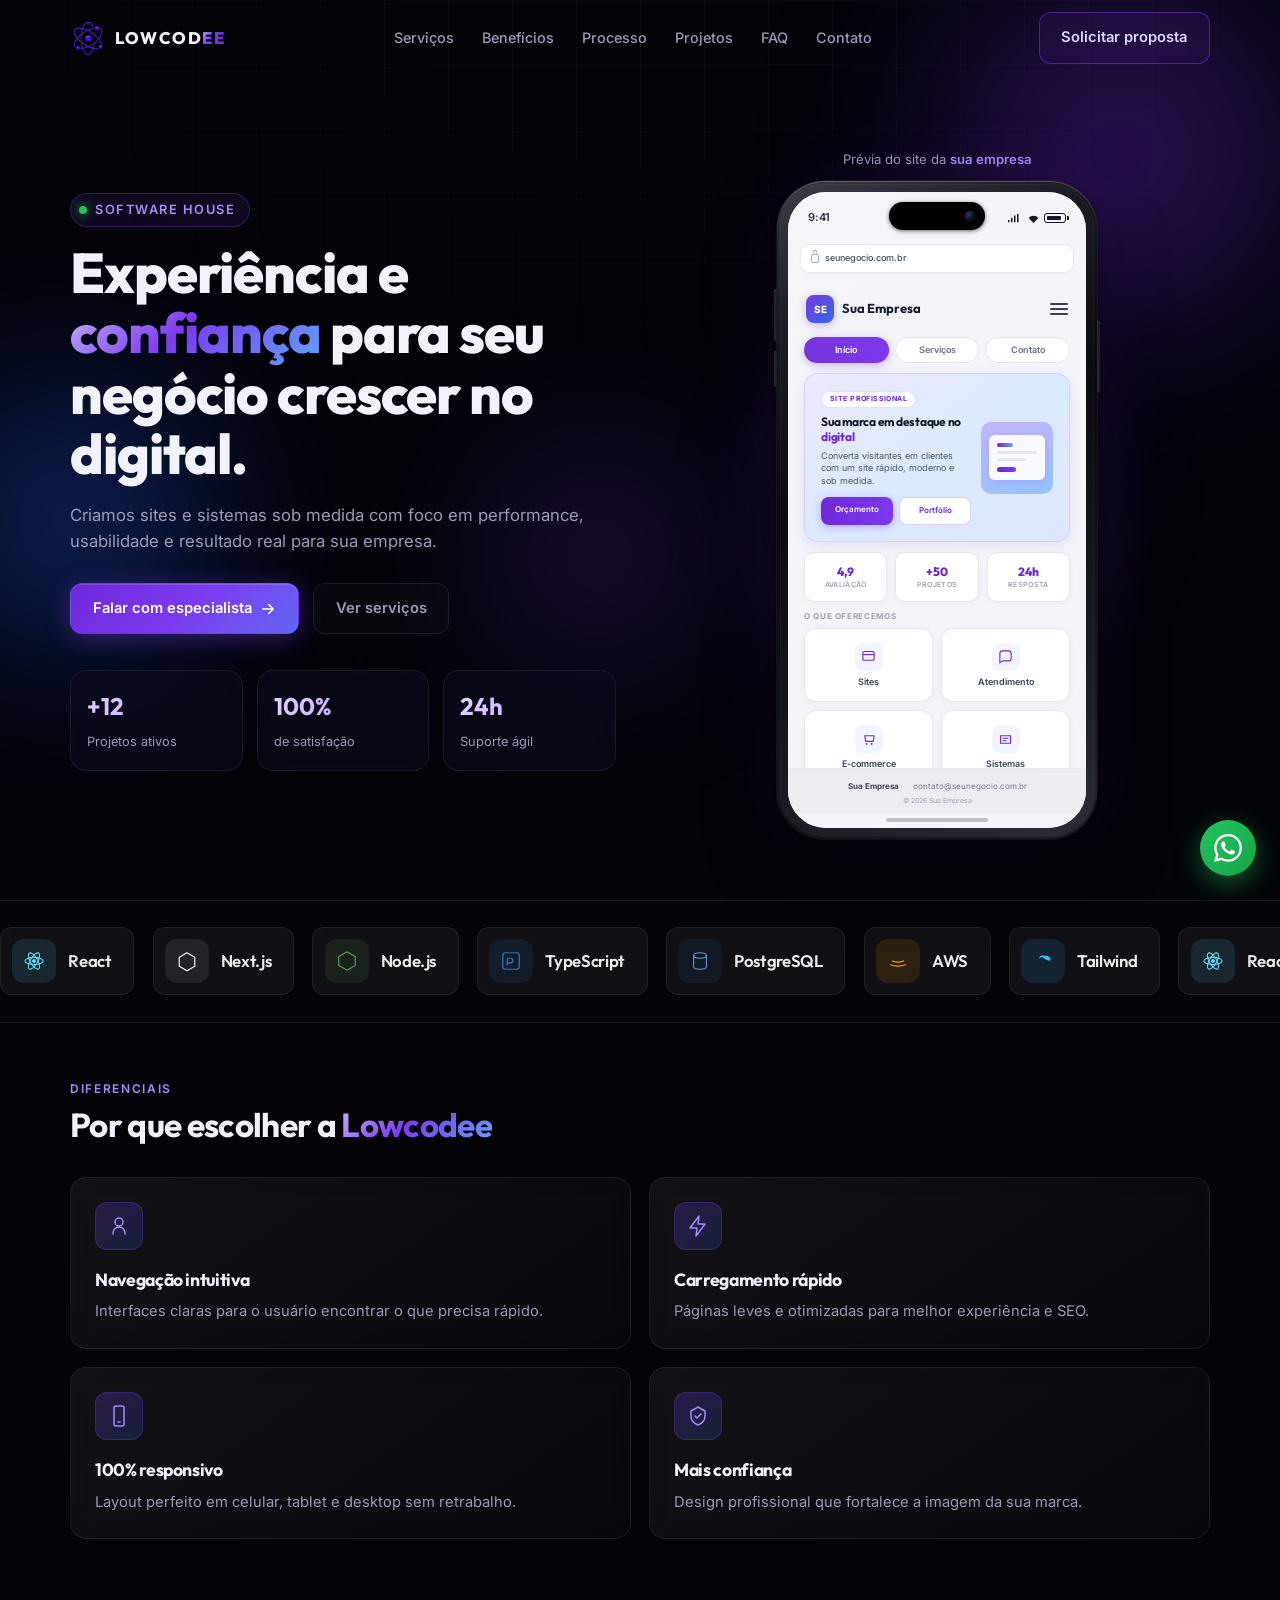
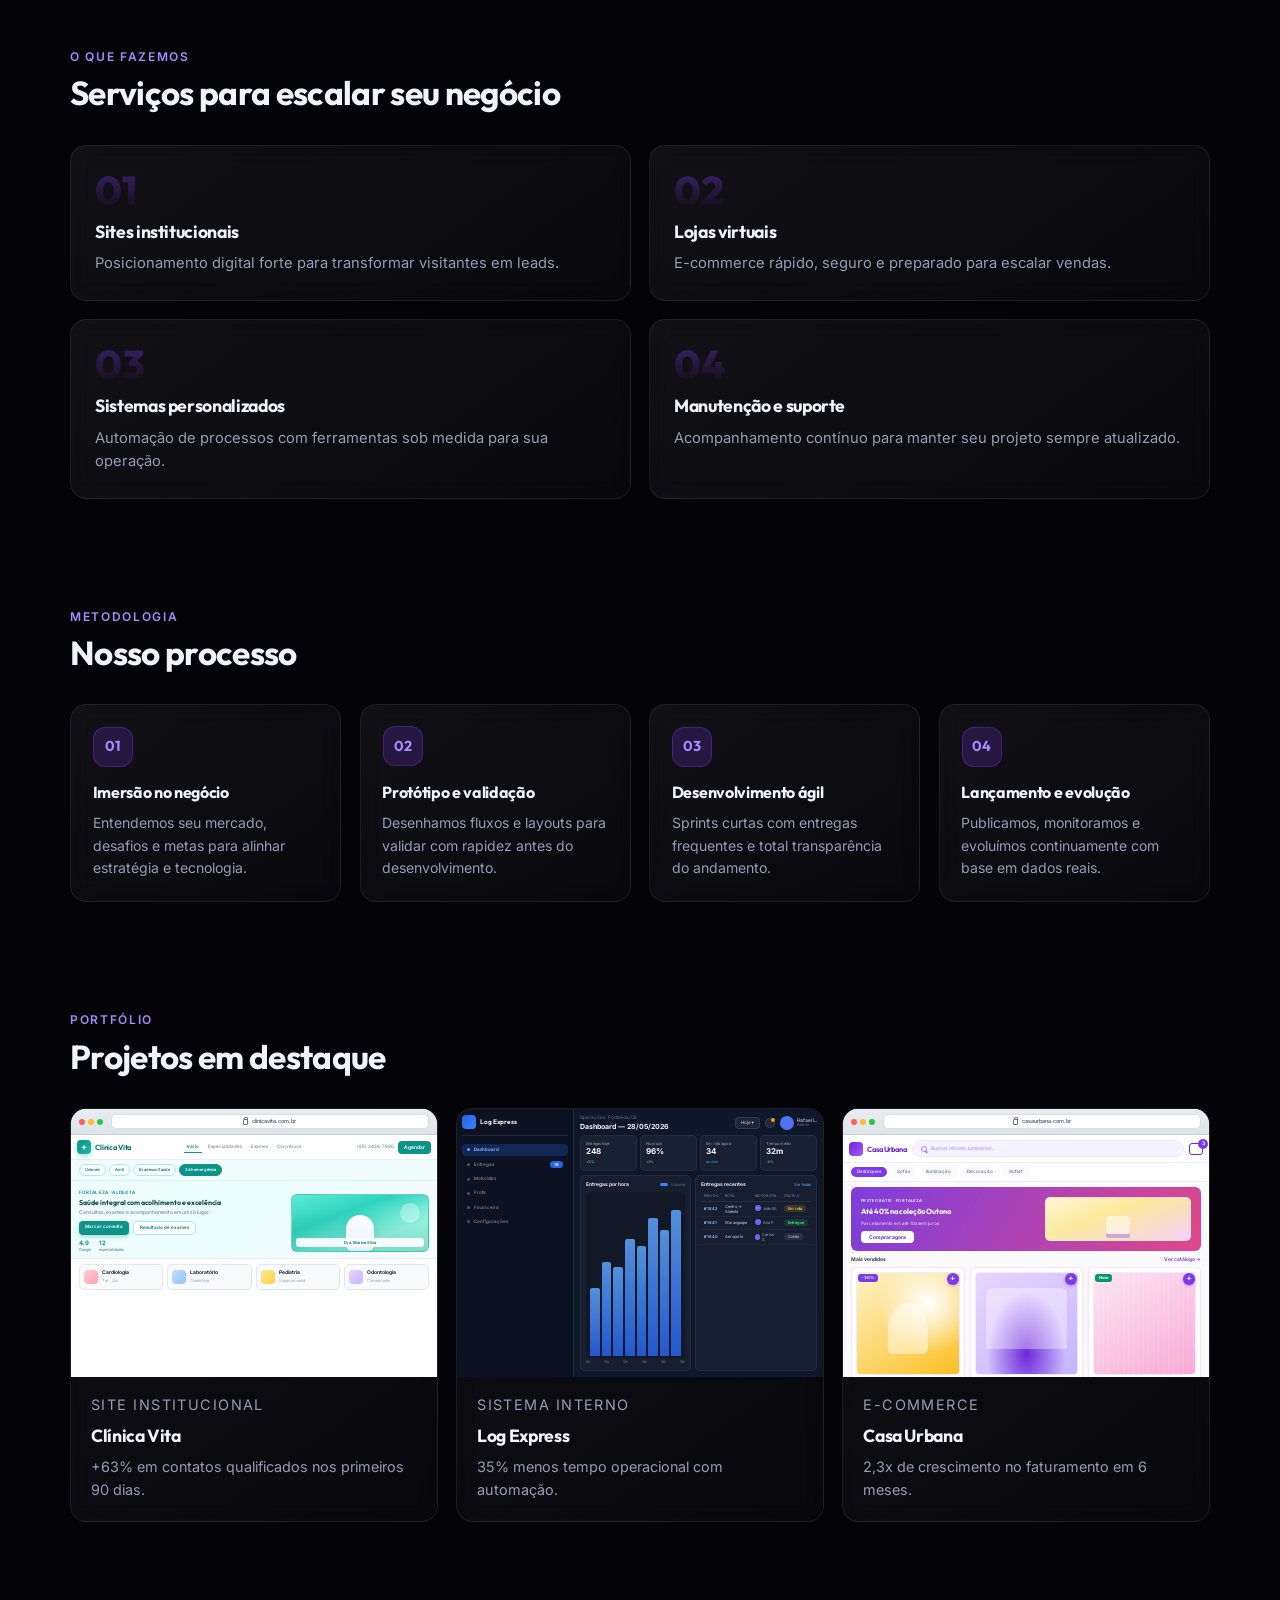
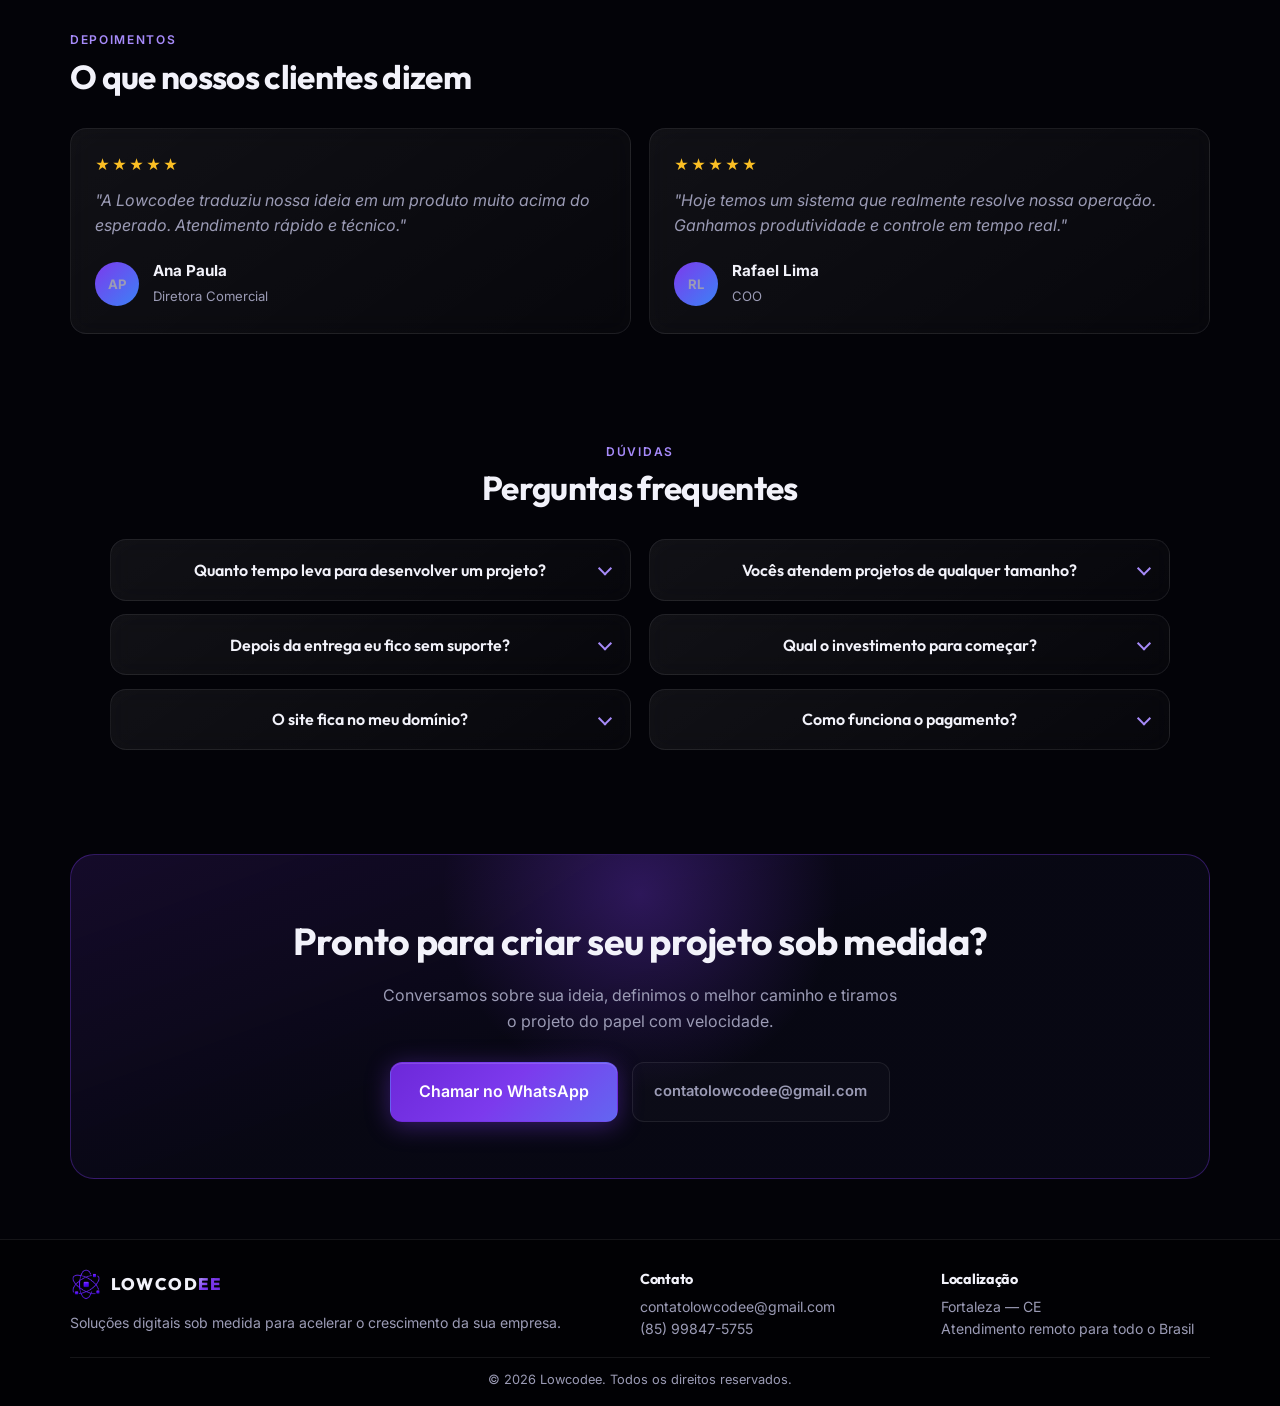
==== commit fd6b1eec: "Mockups de projetos mais realistas no portfólio" ====
--- a/home/index.html
+++ b/home/index.html
@@ -99,9 +99,10 @@
           <div class="hero-showcase reveal reveal-delay-2">
             <div class="showcase-glow"></div>
             <div class="showcase-floor" aria-hidden="true"></div>
-            <p class="preview-hint">Prévia do site da <strong id="previewHintBrand">sua empresa</strong></p>
-
-            <div class="phone" aria-label="Prévia do seu site no celular">
+            <div class="phone-float">
+              <p class="preview-hint">Prévia do site da <strong id="previewHintBrand">sua empresa</strong></p>
+
+              <div class="phone" aria-label="Prévia do seu site no celular">
               <div class="phone-frame">
                 <div class="phone-btn phone-btn-vol" aria-hidden="true"></div>
                 <div class="phone-btn phone-btn-power" aria-hidden="true"></div>
@@ -245,6 +246,7 @@
                 </div>
               </div>
             </div>
+            </div>
           </div>
         </div>
       </section>
@@ -407,28 +409,54 @@
                       <span class="shot-brand">Clínica Vita</span>
                     </div>
                     <nav class="shot-nav">
-                      <span class="is-active">Início</span><span>Especialidades</span><span>Convênios</span><span>Contato</span>
+                      <span class="is-active">Início</span><span>Especialidades</span><span>Exames</span><span>Convênios</span>
                     </nav>
-                    <span class="shot-top-cta">Agendar consulta</span>
+                    <span class="shot-top-phone">(85) 3456-7890</span>
+                    <span class="shot-top-cta">Agendar</span>
                   </header>
+                  <div class="shot-trust-bar">
+                    <span class="shot-trust-pill">Unimed</span>
+                    <span class="shot-trust-pill">Amil</span>
+                    <span class="shot-trust-pill">Bradesco Saúde</span>
+                    <span class="shot-trust-pill shot-trust-pill--accent">24h emergência</span>
+                  </div>
                   <section class="shot-hero-block">
                     <div class="shot-hero-copy">
-                      <span class="shot-eyebrow">Medicina de confiança</span>
-                      <h4>Cuidado completo para você e sua família</h4>
-                      <p>Atendimento humanizado com equipe especializada.</p>
+                      <span class="shot-eyebrow">Fortaleza · Aldeota</span>
+                      <h4>Saúde integral com acolhimento e excelência</h4>
+                      <p>Consultas, exames e acompanhamento em um só lugar.</p>
                       <div class="shot-hero-actions">
                         <span class="shot-btn shot-btn--primary">Marcar consulta</span>
-                        <span class="shot-btn shot-btn--ghost">Nossas unidades</span>
+                        <span class="shot-btn shot-btn--ghost">Resultado de exames</span>
+                      </div>
+                      <div class="shot-hero-stats">
+                        <span><b>4.9</b> Google</span>
+                        <span><b>12</b> especialidades</span>
                       </div>
                     </div>
                     <div class="shot-hero-media">
-                      <div class="shot-photo"></div>
+                      <div class="shot-photo">
+                        <span class="shot-photo-badge">Dra. Marina Silva</span>
+                      </div>
                     </div>
                   </section>
-                  <section class="shot-features">
-                    <article><span class="shot-feat-icon">♥</span><b>Cardiologia</b><small>15+ especialistas</small></article>
-                    <article><span class="shot-feat-icon">+</span><b>Exames</b><small>Resultado em 24h</small></article>
-                    <article><span class="shot-feat-icon">★</span><b>4.9/5</b><small>2.400 avaliações</small></article>
+                  <section class="shot-specialties">
+                    <article>
+                      <span class="shot-spec-icon shot-spec-icon--heart"></span>
+                      <div><b>Cardiologia</b><small>Ter · Qui</small></div>
+                    </article>
+                    <article>
+                      <span class="shot-spec-icon shot-spec-icon--lab"></span>
+                      <div><b>Laboratório</b><small>Coleta hoje</small></div>
+                    </article>
+                    <article>
+                      <span class="shot-spec-icon shot-spec-icon--child"></span>
+                      <div><b>Pediatria</b><small>Vagas amanhã</small></div>
+                    </article>
+                    <article>
+                      <span class="shot-spec-icon shot-spec-icon--dent"></span>
+                      <div><b>Odontologia</b><small>Clareamento</small></div>
+                    </article>
                   </section>
                 </div>
               </div>
@@ -446,36 +474,64 @@
                       <span class="shot-mark shot-mark--log"></span>
                       <span>Log Express</span>
                     </div>
-                    <span class="shot-nav-item is-active">Dashboard</span>
-                    <span class="shot-nav-item">Entregas</span>
-                    <span class="shot-nav-item">Motoristas</span>
-                    <span class="shot-nav-item">Frota</span>
-                    <span class="shot-nav-item">Relatórios</span>
+                    <span class="shot-nav-item is-active"><i class="shot-nav-dot"></i>Dashboard</span>
+                    <span class="shot-nav-item"><i class="shot-nav-dot"></i>Entregas <em class="shot-badge">18</em></span>
+                    <span class="shot-nav-item"><i class="shot-nav-dot"></i>Motoristas</span>
+                    <span class="shot-nav-item"><i class="shot-nav-dot"></i>Frota</span>
+                    <span class="shot-nav-item"><i class="shot-nav-dot"></i>Financeiro</span>
+                    <span class="shot-nav-item"><i class="shot-nav-dot"></i>Configurações</span>
                   </aside>
                   <div class="shot-dashboard">
                     <header class="shot-dash-header">
                       <div>
-                        <small>Painel operacional</small>
-                        <strong>Visão geral — Hoje</strong>
-                      </div>
-                      <div class="shot-dash-user">
-                        <span class="shot-avatar"></span>
-                        <span>Admin</span>
+                        <small>Operações · Fortaleza/CE</small>
+                        <strong>Dashboard — 28/05/2026</strong>
+                      </div>
+                      <div class="shot-dash-tools">
+                        <span class="shot-filter">Hoje ▾</span>
+                        <span class="shot-bell" aria-hidden="true"></span>
+                        <div class="shot-dash-user">
+                          <span class="shot-avatar"></span>
+                          <span>Rafael L.<small>Admin</small></span>
+                        </div>
                       </div>
                     </header>
-                    <div class="shot-kpis">
-                      <div class="shot-kpi"><small>Entregas</small><strong>248</strong><em>+12%</em></div>
-                      <div class="shot-kpi"><small>No prazo</small><strong>96%</strong><em>+3%</em></div>
-                      <div class="shot-kpi"><small>Tempo médio</small><strong>32m</strong><em>-8%</em></div>
-                    </div>
-                    <div class="shot-chart">
-                      <span style="--h: 55%"></span><span style="--h: 72%"></span><span style="--h: 48%"></span><span style="--h: 85%"></span><span style="--h: 65%"></span><span style="--h: 90%"></span>
-                    </div>
-                    <table class="shot-table">
-                      <tr><td>#1842</td><td>Centro → Zona Sul</td><td><i class="pill pill--warn">Em rota</i></td></tr>
-                      <tr><td>#1841</td><td>Guarulhos</td><td><i class="pill pill--ok">Entregue</i></td></tr>
-                      <tr><td>#1840</td><td>Osasco</td><td><i class="pill pill--ok">Entregue</i></td></tr>
-                    </table>
+                    <div class="shot-kpis shot-kpis--4">
+                      <div class="shot-kpi"><small>Entregas hoje</small><strong>248</strong><em class="up">+12%</em></div>
+                      <div class="shot-kpi"><small>No prazo</small><strong>96%</strong><em class="up">+3%</em></div>
+                      <div class="shot-kpi"><small>Em rota agora</small><strong>34</strong><em class="neutral">ao vivo</em></div>
+                      <div class="shot-kpi"><small>Tempo médio</small><strong>32m</strong><em class="down">-8%</em></div>
+                    </div>
+                    <div class="shot-dash-panels">
+                      <div class="shot-chart-panel">
+                        <div class="shot-panel-head">
+                          <strong>Entregas por hora</strong>
+                          <span class="shot-legend"><i></i>Volume</span>
+                        </div>
+                        <div class="shot-chart">
+                          <span style="--h: 42%"></span><span style="--h: 58%"></span><span style="--h: 55%"></span><span style="--h: 72%"></span><span style="--h: 68%"></span><span style="--h: 85%"></span><span style="--h: 78%"></span><span style="--h: 90%"></span>
+                        </div>
+                        <div class="shot-chart-labels">
+                          <span>8h</span><span>10h</span><span>12h</span><span>14h</span><span>16h</span><span>18h</span>
+                        </div>
+                      </div>
+                      <div class="shot-table-panel">
+                        <div class="shot-panel-head">
+                          <strong>Entregas recentes</strong>
+                          <span class="shot-link">Ver todas</span>
+                        </div>
+                        <table class="shot-table">
+                          <thead>
+                            <tr><th>Pedido</th><th>Rota</th><th>Motorista</th><th>Status</th></tr>
+                          </thead>
+                          <tbody>
+                            <tr><td>#1842</td><td>Centro → Aldeota</td><td><span class="shot-driver"><i></i>João M.</span></td><td><i class="pill pill--warn">Em rota</i></td></tr>
+                            <tr><td>#1841</td><td>Maranguape</td><td><span class="shot-driver"><i></i>Ana P.</span></td><td><i class="pill pill--ok">Entregue</i></td></tr>
+                            <tr><td>#1840</td><td>Aeroporto</td><td><span class="shot-driver"><i></i>Carlos S.</span></td><td><i class="pill pill--pend">Coleta</i></td></tr>
+                          </tbody>
+                        </table>
+                      </div>
+                    </div>
                   </div>
                 </div>
               </div>
@@ -497,39 +553,58 @@
                       <span class="shot-mark shot-mark--shop"></span>
                       <span class="shot-brand">Casa Urbana</span>
                     </div>
-                    <div class="shot-search">Buscar móveis e decoração...</div>
+                    <div class="shot-search"><span class="shot-search-icon" aria-hidden="true"></span>Buscar móveis, luminárias...</div>
                     <div class="shot-cart-wrap">
                       <span class="shot-cart-icon"></span>
                       <span class="shot-cart-count">3</span>
                     </div>
                   </header>
-                  <section class="shot-promo">
-                    <div>
-                      <span class="shot-promo-tag">Coleção Outono 2026</span>
-                      <h4>Design que transforma ambientes</h4>
-                      <span class="shot-btn shot-btn--shop">Ver ofertas</span>
-                    </div>
+                  <nav class="shot-categories" aria-hidden="true">
+                    <span class="is-active">Destaques</span>
+                    <span>Sofás</span>
+                    <span>Iluminação</span>
+                    <span>Decoração</span>
+                    <span>Outlet</span>
+                  </nav>
+                  <section class="shot-promo shot-promo--split">
+                    <div class="shot-promo-copy">
+                      <span class="shot-promo-tag">Frete grátis · Fortaleza</span>
+                      <h4>Até 40% na coleção Outono</h4>
+                      <p>Parcelamento em até 10x sem juros</p>
+                      <span class="shot-btn shot-btn--shop">Comprar agora</span>
+                    </div>
+                    <div class="shot-promo-visual" aria-hidden="true"></div>
                   </section>
+                  <div class="shot-catalog-head">
+                    <strong>Mais vendidos</strong>
+                    <span>Ver catálogo →</span>
+                  </div>
                   <section class="shot-catalog">
                     <article class="shot-product">
                       <span class="shot-sale">-30%</span>
+                      <button class="shot-add" type="button" aria-hidden="true">+</button>
                       <div class="shot-thumb shot-thumb--1"></div>
-                      <b>Luminária Oslo</b>
+                      <b>Luminária Oslo LED</b>
                       <div class="shot-price"><s>R$ 269</s><strong>R$ 189</strong></div>
-                      <span class="shot-stars">★★★★★</span>
+                      <small class="shot-installment">10x R$ 18,90</small>
+                      <span class="shot-stars">★★★★★ <em>(128)</em></span>
                     </article>
                     <article class="shot-product">
+                      <button class="shot-add" type="button" aria-hidden="true">+</button>
                       <div class="shot-thumb shot-thumb--2"></div>
                       <b>Poltrona Nordic</b>
                       <div class="shot-price"><strong>R$ 1.249</strong></div>
-                      <span class="shot-stars">★★★★☆</span>
+                      <small class="shot-installment">10x R$ 124,90</small>
+                      <span class="shot-stars">★★★★☆ <em>(54)</em></span>
                     </article>
                     <article class="shot-product">
-                      <span class="shot-sale">Novo</span>
+                      <span class="shot-sale shot-sale--new">Novo</span>
+                      <button class="shot-add" type="button" aria-hidden="true">+</button>
                       <div class="shot-thumb shot-thumb--3"></div>
-                      <b>Tapete Luna</b>
+                      <b>Tapete Luna 2×1,5m</b>
                       <div class="shot-price"><strong>R$ 329</strong></div>
-                      <span class="shot-stars">★★★★★</span>
+                      <small class="shot-installment">ou R$ 312 à vista</small>
+                      <span class="shot-stars">★★★★★ <em>(31)</em></span>
                     </article>
                   </section>
                 </div>
--- a/styles.css
+++ b/styles.css
@@ -609,16 +609,23 @@
   z-index: 1;
 }
 
+.phone-float {
+  position: relative;
+  z-index: 2;
+  display: flex;
+  flex-direction: column;
+  align-items: center;
+  gap: 0.65rem;
+  margin-top: -0.5rem;
+  animation: float-device 7s ease-in-out infinite;
+}
+
 .preview-hint {
-  position: absolute;
-  top: 0;
-  left: 50%;
-  transform: translateX(-50%);
   margin: 0;
   font-size: 0.82rem;
   color: var(--muted);
   white-space: nowrap;
-  z-index: 4;
+  text-align: center;
 }
 
 .preview-hint strong {
@@ -630,7 +637,6 @@
 .phone {
   position: relative;
   z-index: 2;
-  animation: float-device 7s ease-in-out infinite;
 }
 
 @keyframes float-device {
@@ -1576,10 +1582,10 @@
 /* Captura realista do site no card */
 .project-shot {
   position: relative;
-  height: 228px;
+  height: 268px;
   overflow: hidden;
   font-family: "Inter", system-ui, sans-serif;
-  font-size: 6.5px;
+  font-size: 7px;
   line-height: 1.35;
   box-shadow: inset 0 -1px 0 rgba(255, 255, 255, 0.06);
 }
@@ -1674,10 +1680,11 @@
 .shot-topbar {
   display: flex;
   align-items: center;
-  gap: 6px;
-  padding: 6px 8px;
+  gap: 4px;
+  padding: 5px 6px;
   border-bottom: 1px solid #e8eef3;
   background: #fff;
+  flex-shrink: 0;
 }
 
 .shot-brand-block {
@@ -1728,21 +1735,37 @@
 
 .shot-nav {
   display: flex;
-  gap: 5px;
+  gap: 3px;
   flex: 1;
   justify-content: center;
+  min-width: 0;
+  overflow: hidden;
 }
 
 .shot-nav span {
-  font-size: 5px;
+  font-size: 4.5px;
   color: #64748b;
-  padding: 2px 4px;
+  padding: 2px 3px;
+  white-space: nowrap;
 }
 
 .shot-nav span.is-active {
   color: #0d9488;
   font-weight: 600;
   border-bottom: 1px solid #0d9488;
+}
+
+.shot-top-phone {
+  font-size: 4.5px;
+  color: #64748b;
+  white-space: nowrap;
+  display: none;
+}
+
+@media (min-width: 400px) {
+  .project-shot .shot-top-phone {
+    display: block;
+  }
 }
 
 .shot-top-cta {
@@ -1755,12 +1778,37 @@
   white-space: nowrap;
 }
 
+.shot-trust-bar {
+  display: flex;
+  flex-wrap: wrap;
+  gap: 3px;
+  padding: 4px 8px;
+  background: #f0fdfa;
+  border-bottom: 1px solid #ccfbf1;
+}
+
+.shot-trust-pill {
+  font-size: 4px;
+  font-weight: 600;
+  padding: 2px 5px;
+  border-radius: 999px;
+  background: #fff;
+  color: #0f766e;
+  border: 1px solid #99f6e4;
+}
+
+.shot-trust-pill--accent {
+  background: #0d9488;
+  color: #fff;
+  border-color: #0d9488;
+}
+
 .shot-hero-block {
   display: grid;
-  grid-template-columns: 1.15fr 0.85fr;
-  gap: 6px;
-  padding: 8px;
-  background: linear-gradient(135deg, #f0fdfa 0%, #ecfeff 50%, #f8fafc 100%);
+  grid-template-columns: 1.2fr 0.8fr;
+  gap: 5px;
+  padding: 6px 8px;
+  background: linear-gradient(135deg, #f0fdfa 0%, #ecfeff 45%, #f8fafc 100%);
 }
 
 .shot-eyebrow {
@@ -1774,12 +1822,29 @@
 }
 
 .shot-hero-copy h4 {
-  margin: 0 0 3px;
+  margin: 0 0 2px;
   font-family: var(--font-display);
-  font-size: 7.5px;
+  font-size: 7px;
   font-weight: 700;
   line-height: 1.2;
   color: #134e4a;
+}
+
+.shot-hero-stats {
+  display: flex;
+  gap: 8px;
+  margin-top: 4px;
+}
+
+.shot-hero-stats span {
+  font-size: 4px;
+  color: #64748b;
+}
+
+.shot-hero-stats b {
+  display: block;
+  font-size: 6px;
+  color: #0d9488;
 }
 
 .shot-hero-copy p {
@@ -1822,67 +1887,110 @@
 
 .shot-photo {
   width: 100%;
-  height: 52px;
+  height: 58px;
   border-radius: 6px;
   background:
-    linear-gradient(180deg, transparent 40%, rgba(15, 118, 110, 0.15) 100%),
-    linear-gradient(135deg, #99f6e4 0%, #67e8f9 40%, #a7f3d0 100%);
-  border: 1px solid rgba(13, 148, 136, 0.15);
+    linear-gradient(180deg, transparent 25%, rgba(15, 118, 110, 0.2) 100%),
+    linear-gradient(160deg, #5eead4 0%, #2dd4bf 35%, #99f6e4 70%, #a7f3d0 100%);
+  border: 1px solid rgba(13, 148, 136, 0.2);
   position: relative;
+  overflow: hidden;
 }
 
 .shot-photo::before {
   content: "";
   position: absolute;
-  bottom: 6px;
+  bottom: 0;
   left: 50%;
   transform: translateX(-50%);
-  width: 22px;
-  height: 28px;
-  border-radius: 12px 12px 4px 4px;
-  background: linear-gradient(180deg, #fff 0%, #ccfbf1 100%);
-  box-shadow: 0 2px 8px rgba(0, 0, 0, 0.08);
-}
-
-.shot-features {
+  width: 28px;
+  height: 36px;
+  border-radius: 14px 14px 6px 6px;
+  background: linear-gradient(180deg, #fff 0%, #e0f2fe 100%);
+  box-shadow: 0 2px 10px rgba(0, 0, 0, 0.1);
+}
+
+.shot-photo::after {
+  content: "";
+  position: absolute;
+  top: 8px;
+  right: 8px;
+  width: 20px;
+  height: 20px;
+  border-radius: 50%;
+  background: rgba(255, 255, 255, 0.35);
+}
+
+.shot-photo-badge {
+  position: absolute;
+  bottom: 4px;
+  left: 4px;
+  right: 4px;
+  z-index: 1;
+  font-size: 4px;
+  font-weight: 600;
+  padding: 2px 4px;
+  border-radius: 3px;
+  background: rgba(255, 255, 255, 0.92);
+  color: #0f766e;
+  text-align: center;
+  white-space: nowrap;
+  overflow: hidden;
+  text-overflow: ellipsis;
+}
+
+.shot-specialties {
   display: grid;
-  grid-template-columns: repeat(3, 1fr);
-  gap: 5px;
-  padding: 0 8px 8px;
+  grid-template-columns: repeat(4, 1fr);
+  gap: 4px;
+  padding: 5px 8px 7px;
   background: #fff;
-}
-
-.shot-features article {
-  padding: 5px;
+  border-top: 1px solid #e8eef3;
+}
+
+.shot-specialties article {
+  display: flex;
+  align-items: center;
+  gap: 4px;
+  padding: 4px;
   border-radius: 5px;
   background: #f8fafc;
   border: 1px solid #e2e8f0;
-  text-align: center;
-}
-
-.shot-feat-icon {
-  display: flex;
-  align-items: center;
-  justify-content: center;
-  width: 16px;
-  height: 16px;
-  margin: 0 auto 3px;
-  border-radius: 50%;
+}
+
+.shot-spec-icon {
+  width: 14px;
+  height: 14px;
+  border-radius: 4px;
+  flex-shrink: 0;
   background: #ccfbf1;
-  color: #0d9488;
-  font-size: 7px;
-  font-style: normal;
-}
-
-.shot-features b {
+}
+
+.shot-spec-icon--heart {
+  background: linear-gradient(135deg, #fecdd3, #fda4af);
+}
+
+.shot-spec-icon--lab {
+  background: linear-gradient(135deg, #bfdbfe, #93c5fd);
+}
+
+.shot-spec-icon--child {
+  background: linear-gradient(135deg, #fde68a, #fcd34d);
+}
+
+.shot-spec-icon--dent {
+  background: linear-gradient(135deg, #e9d5ff, #c4b5fd);
+}
+
+.shot-specialties b {
   display: block;
-  font-size: 5.5px;
+  font-size: 5px;
   color: #1e293b;
-  margin-bottom: 1px;
-}
-
-.shot-features small {
-  font-size: 4.5px;
+  line-height: 1.2;
+}
+
+.shot-specialties small {
+  font-size: 4px;
   color: #94a3b8;
 }
 
@@ -1893,13 +2001,14 @@
 }
 
 .shot-sidebar {
-  width: 30%;
-  padding: 8px 6px;
-  background: #111827;
+  width: 32%;
+  padding: 6px 5px;
+  background: #0c1222;
   border-right: 1px solid #1f2937;
   display: flex;
   flex-direction: column;
-  gap: 3px;
+  gap: 2px;
+  flex-shrink: 0;
 }
 
 .shot-app-brand {
@@ -1916,29 +2025,95 @@
 }
 
 .shot-nav-item {
-  padding: 4px 5px;
+  display: flex;
+  align-items: center;
+  gap: 4px;
+  padding: 3px 5px;
   border-radius: 4px;
-  font-size: 5px;
+  font-size: 4.5px;
   color: #94a3b8;
 }
 
+.shot-nav-dot {
+  width: 3px;
+  height: 3px;
+  border-radius: 50%;
+  background: #475569;
+  font-style: normal;
+}
+
+.shot-nav-item.is-active .shot-nav-dot {
+  background: #60a5fa;
+}
+
 .shot-nav-item.is-active {
-  background: rgba(37, 99, 235, 0.2);
+  background: rgba(37, 99, 235, 0.25);
   color: #93c5fd;
   font-weight: 600;
 }
 
+.shot-badge {
+  margin-left: auto;
+  font-size: 4px;
+  font-style: normal;
+  font-weight: 700;
+  padding: 1px 4px;
+  border-radius: 999px;
+  background: #2563eb;
+  color: #fff;
+}
+
 .shot-dashboard {
   flex: 1;
-  padding: 8px;
+  min-width: 0;
+  padding: 6px;
   background: #0f172a;
+  display: flex;
+  flex-direction: column;
+  gap: 4px;
 }
 
 .shot-dash-header {
   display: flex;
   justify-content: space-between;
   align-items: center;
-  margin-bottom: 6px;
+  gap: 4px;
+  flex-shrink: 0;
+}
+
+.shot-dash-tools {
+  display: flex;
+  align-items: center;
+  gap: 5px;
+}
+
+.shot-filter {
+  font-size: 4.5px;
+  padding: 2px 5px;
+  border-radius: 4px;
+  background: rgba(255, 255, 255, 0.06);
+  border: 1px solid rgba(255, 255, 255, 0.1);
+  color: #cbd5e1;
+}
+
+.shot-bell {
+  width: 10px;
+  height: 10px;
+  border-radius: 50%;
+  background: rgba(255, 255, 255, 0.08);
+  border: 1px solid rgba(255, 255, 255, 0.12);
+  position: relative;
+}
+
+.shot-bell::after {
+  content: "";
+  position: absolute;
+  top: -1px;
+  right: -1px;
+  width: 4px;
+  height: 4px;
+  border-radius: 50%;
+  background: #f59e0b;
 }
 
 .shot-dash-header small {
@@ -1956,9 +2131,16 @@
 .shot-dash-user {
   display: flex;
   align-items: center;
-  gap: 4px;
+  gap: 3px;
   font-size: 5px;
   color: #cbd5e1;
+  line-height: 1.2;
+}
+
+.shot-dash-user small {
+  display: block;
+  font-size: 4px;
+  color: #64748b;
 }
 
 .shot-avatar {
@@ -1971,8 +2153,12 @@
 .shot-kpis {
   display: grid;
   grid-template-columns: repeat(3, 1fr);
-  gap: 4px;
-  margin-bottom: 6px;
+  gap: 3px;
+  flex-shrink: 0;
+}
+
+.shot-kpis--4 {
+  grid-template-columns: repeat(4, 1fr);
 }
 
 .shot-kpi {
@@ -1996,21 +2182,92 @@
 }
 
 .shot-kpi em {
-  font-size: 4px;
+  font-size: 3.5px;
   font-style: normal;
+}
+
+.shot-kpi em.up {
   color: #4ade80;
 }
 
-.shot-chart {
-  display: flex;
-  align-items: flex-end;
-  gap: 3px;
-  height: 28px;
-  padding: 4px 6px;
-  margin-bottom: 6px;
+.shot-kpi em.down {
+  color: #4ade80;
+}
+
+.shot-kpi em.neutral {
+  color: #38bdf8;
+}
+
+.shot-dash-panels {
+  display: grid;
+  grid-template-columns: 1fr 1.1fr;
+  gap: 4px;
+  flex: 1;
+  min-height: 0;
+}
+
+.shot-chart-panel,
+.shot-table-panel {
+  padding: 5px;
   border-radius: 5px;
   background: rgba(255, 255, 255, 0.03);
-  border: 1px solid rgba(255, 255, 255, 0.05);
+  border: 1px solid rgba(255, 255, 255, 0.06);
+  min-height: 0;
+  display: flex;
+  flex-direction: column;
+}
+
+.shot-panel-head {
+  display: flex;
+  justify-content: space-between;
+  align-items: center;
+  margin-bottom: 4px;
+  flex-shrink: 0;
+}
+
+.shot-panel-head strong {
+  font-size: 5px;
+  color: #e2e8f0;
+}
+
+.shot-legend {
+  display: flex;
+  align-items: center;
+  gap: 3px;
+  font-size: 4px;
+  color: #64748b;
+}
+
+.shot-legend i {
+  width: 8px;
+  height: 3px;
+  border-radius: 2px;
+  background: #3b82f6;
+  font-style: normal;
+}
+
+.shot-link {
+  font-size: 4px;
+  color: #60a5fa;
+}
+
+.shot-chart {
+  display: flex;
+  align-items: flex-end;
+  gap: 2px;
+  height: 36px;
+  padding: 2px 4px;
+  flex: 1;
+  border-radius: 4px;
+  background: rgba(0, 0, 0, 0.2);
+}
+
+.shot-chart-labels {
+  display: flex;
+  justify-content: space-between;
+  margin-top: 2px;
+  font-size: 3.5px;
+  color: #64748b;
 }
 
 .shot-chart span {
@@ -2021,21 +2278,53 @@
   opacity: 0.85;
 }
 
+.shot-table-panel {
+  overflow: hidden;
+}
+
 .shot-table {
   width: 100%;
   border-collapse: collapse;
-  font-size: 4.5px;
+  font-size: 4px;
+}
+
+.shot-table thead th {
+  text-align: left;
+  padding: 2px 3px;
+  font-size: 3.5px;
+  font-weight: 600;
+  color: #64748b;
+  text-transform: uppercase;
+  letter-spacing: 0.04em;
+  border-bottom: 1px solid rgba(255, 255, 255, 0.08);
 }
 
 .shot-table td {
-  padding: 3px 4px;
-  border-bottom: 1px solid rgba(255, 255, 255, 0.05);
+  padding: 2px 3px;
+  border-bottom: 1px solid rgba(255, 255, 255, 0.04);
   color: #cbd5e1;
+  vertical-align: middle;
 }
 
 .shot-table td:first-child {
   color: #93c5fd;
   font-weight: 600;
+}
+
+.shot-driver {
+  display: inline-flex;
+  align-items: center;
+  gap: 2px;
+  font-size: 4px;
+  color: #94a3b8;
+}
+
+.shot-driver i {
+  width: 6px;
+  height: 6px;
+  border-radius: 50%;
+  background: linear-gradient(135deg, #6366f1, #8b5cf6);
+  font-style: normal;
 }
 
 .pill {
@@ -2056,6 +2345,11 @@
   color: #4ade80;
 }
 
+.pill--pend {
+  background: rgba(148, 163, 184, 0.15);
+  color: #94a3b8;
+}
+
 /* —— Casa Urbana (e-commerce) —— */
 .shot-page--shop {
   padding: 0;
@@ -2063,6 +2357,7 @@
 }
 
 .shot-topbar--shop {
+  gap: 5px;
   border-bottom-color: #f3e8ff;
 }
 
@@ -2070,14 +2365,61 @@
   color: #6d28d9;
 }
 
+.shot-categories {
+  display: flex;
+  gap: 4px;
+  padding: 4px 8px;
+  overflow: hidden;
+  background: #fff;
+  border-bottom: 1px solid #f3e8ff;
+}
+
+.shot-categories span {
+  flex-shrink: 0;
+  font-size: 4.5px;
+  font-weight: 500;
+  padding: 2px 6px;
+  border-radius: 999px;
+  color: #64748b;
+  background: #f8fafc;
+}
+
+.shot-categories span.is-active {
+  background: #7c3aed;
+  color: #fff;
+}
+
 .shot-search {
   flex: 1;
+  display: flex;
+  align-items: center;
+  gap: 4px;
   padding: 4px 8px;
   border-radius: 999px;
   background: #f5f3ff;
   border: 1px solid #ede9fe;
   color: #a78bfa;
   font-size: 5px;
+}
+
+.shot-search-icon {
+  width: 6px;
+  height: 6px;
+  border: 1.5px solid #a78bfa;
+  border-radius: 50%;
+  flex-shrink: 0;
+  position: relative;
+}
+
+.shot-search-icon::after {
+  content: "";
+  position: absolute;
+  width: 3px;
+  height: 1.5px;
+  background: #a78bfa;
+  bottom: -2px;
+  right: -2px;
+  transform: rotate(45deg);
 }
 
 .shot-cart-wrap {
@@ -2111,13 +2453,67 @@
 }
 
 .shot-promo {
-  margin: 6px 8px;
-  padding: 10px;
+  margin: 5px 8px;
+  padding: 8px;
   border-radius: 6px;
   background:
     linear-gradient(120deg, rgba(109, 40, 217, 0.9), rgba(219, 39, 119, 0.85)),
     url("data:image/svg+xml,%3Csvg width='60' height='60' xmlns='http://www.w3.org/2000/svg'%3E%3Ccircle cx='30' cy='30' r='20' fill='rgba(255,255,255,0.08)'/%3E%3C/svg%3E");
   color: #fff;
+}
+
+.shot-promo--split {
+  display: grid;
+  grid-template-columns: 1.1fr 0.9fr;
+  gap: 6px;
+  align-items: center;
+  padding: 8px 10px;
+}
+
+.shot-promo-copy p {
+  margin: 0 0 4px;
+  font-size: 4.5px;
+  opacity: 0.9;
+}
+
+.shot-promo-visual {
+  height: 44px;
+  border-radius: 5px;
+  background:
+    linear-gradient(145deg, rgba(255, 255, 255, 0.25), transparent),
+    linear-gradient(160deg, #fef3c7 0%, #fde68a 40%, #f5d0fe 100%);
+  border: 1px solid rgba(255, 255, 255, 0.2);
+  position: relative;
+}
+
+.shot-promo-visual::before {
+  content: "";
+  position: absolute;
+  bottom: 6px;
+  left: 50%;
+  transform: translateX(-50%);
+  width: 24px;
+  height: 18px;
+  border-radius: 4px 4px 2px 2px;
+  background: rgba(255, 255, 255, 0.5);
+  box-shadow: 0 4px 0 rgba(109, 40, 217, 0.3);
+}
+
+.shot-catalog-head {
+  display: flex;
+  justify-content: space-between;
+  align-items: center;
+  padding: 0 8px 4px;
+  font-size: 5px;
+}
+
+.shot-catalog-head strong {
+  color: #334155;
+}
+
+.shot-catalog-head span {
+  color: #7c3aed;
+  font-weight: 600;
 }
 
 .shot-promo-tag {
@@ -2179,22 +2575,87 @@
 
 .shot-thumb {
   display: block;
+  position: relative;
   aspect-ratio: 1;
   border-radius: 4px;
-  margin-bottom: 4px;
+  margin-bottom: 3px;
   border: 1px solid #f3e8ff;
+  overflow: hidden;
 }
 
 .shot-thumb--1 {
-  background: linear-gradient(145deg, #fef3c7, #fde68a);
+  background:
+    radial-gradient(circle at 70% 30%, #fff 0%, transparent 50%),
+    linear-gradient(145deg, #fef3c7, #fbbf24);
+  position: relative;
+}
+
+.shot-thumb--1::after {
+  content: "";
+  position: absolute;
+  bottom: 20%;
+  left: 50%;
+  transform: translateX(-50%);
+  width: 40%;
+  height: 50%;
+  border-radius: 50% 50% 10% 10%;
+  background: rgba(255, 255, 255, 0.45);
 }
 
 .shot-thumb--2 {
-  background: linear-gradient(145deg, #e9d5ff, #ddd6fe);
+  background:
+    radial-gradient(ellipse at 50% 80%, #6d28d9 0%, transparent 55%),
+    linear-gradient(145deg, #e9d5ff, #c4b5fd);
+}
+
+.shot-thumb--2::after {
+  content: "";
+  position: absolute;
+  inset: 15% 10% 25%;
+  border-radius: 6px 6px 2px 2px;
+  background: rgba(255, 255, 255, 0.35);
 }
 
 .shot-thumb--3 {
-  background: linear-gradient(145deg, #fce7f3, #fbcfe8);
+  background:
+    repeating-linear-gradient(90deg, transparent, transparent 4px, rgba(255, 255, 255, 0.15) 4px, rgba(255, 255, 255, 0.15) 5px),
+    linear-gradient(145deg, #fce7f3, #f9a8d4);
+}
+
+.shot-sale--new {
+  background: #059669;
+}
+
+.shot-add {
+  position: absolute;
+  top: 5px;
+  right: 5px;
+  z-index: 2;
+  width: 12px;
+  height: 12px;
+  padding: 0;
+  border: none;
+  border-radius: 50%;
+  background: #7c3aed;
+  color: #fff;
+  font-size: 8px;
+  line-height: 1;
+  font-weight: 700;
+  cursor: default;
+  box-shadow: 0 1px 3px rgba(109, 40, 217, 0.4);
+}
+
+.shot-installment {
+  display: block;
+  font-size: 3.5px;
+  color: #64748b;
+  margin-bottom: 1px;
+}
+
+.shot-stars em {
+  font-style: normal;
+  color: #94a3b8;
+  font-size: 3.5px;
 }
 
 .shot-product b {
@@ -2656,7 +3117,7 @@
     filter: blur(60px);
   }
 
-  .phone {
+  .phone-float {
     animation-duration: 8s;
   }
 }
@@ -2810,7 +3271,7 @@
     transform: none;
   }
 
-  .phone {
+  .phone-float {
     animation: none;
     transform: none;
   }
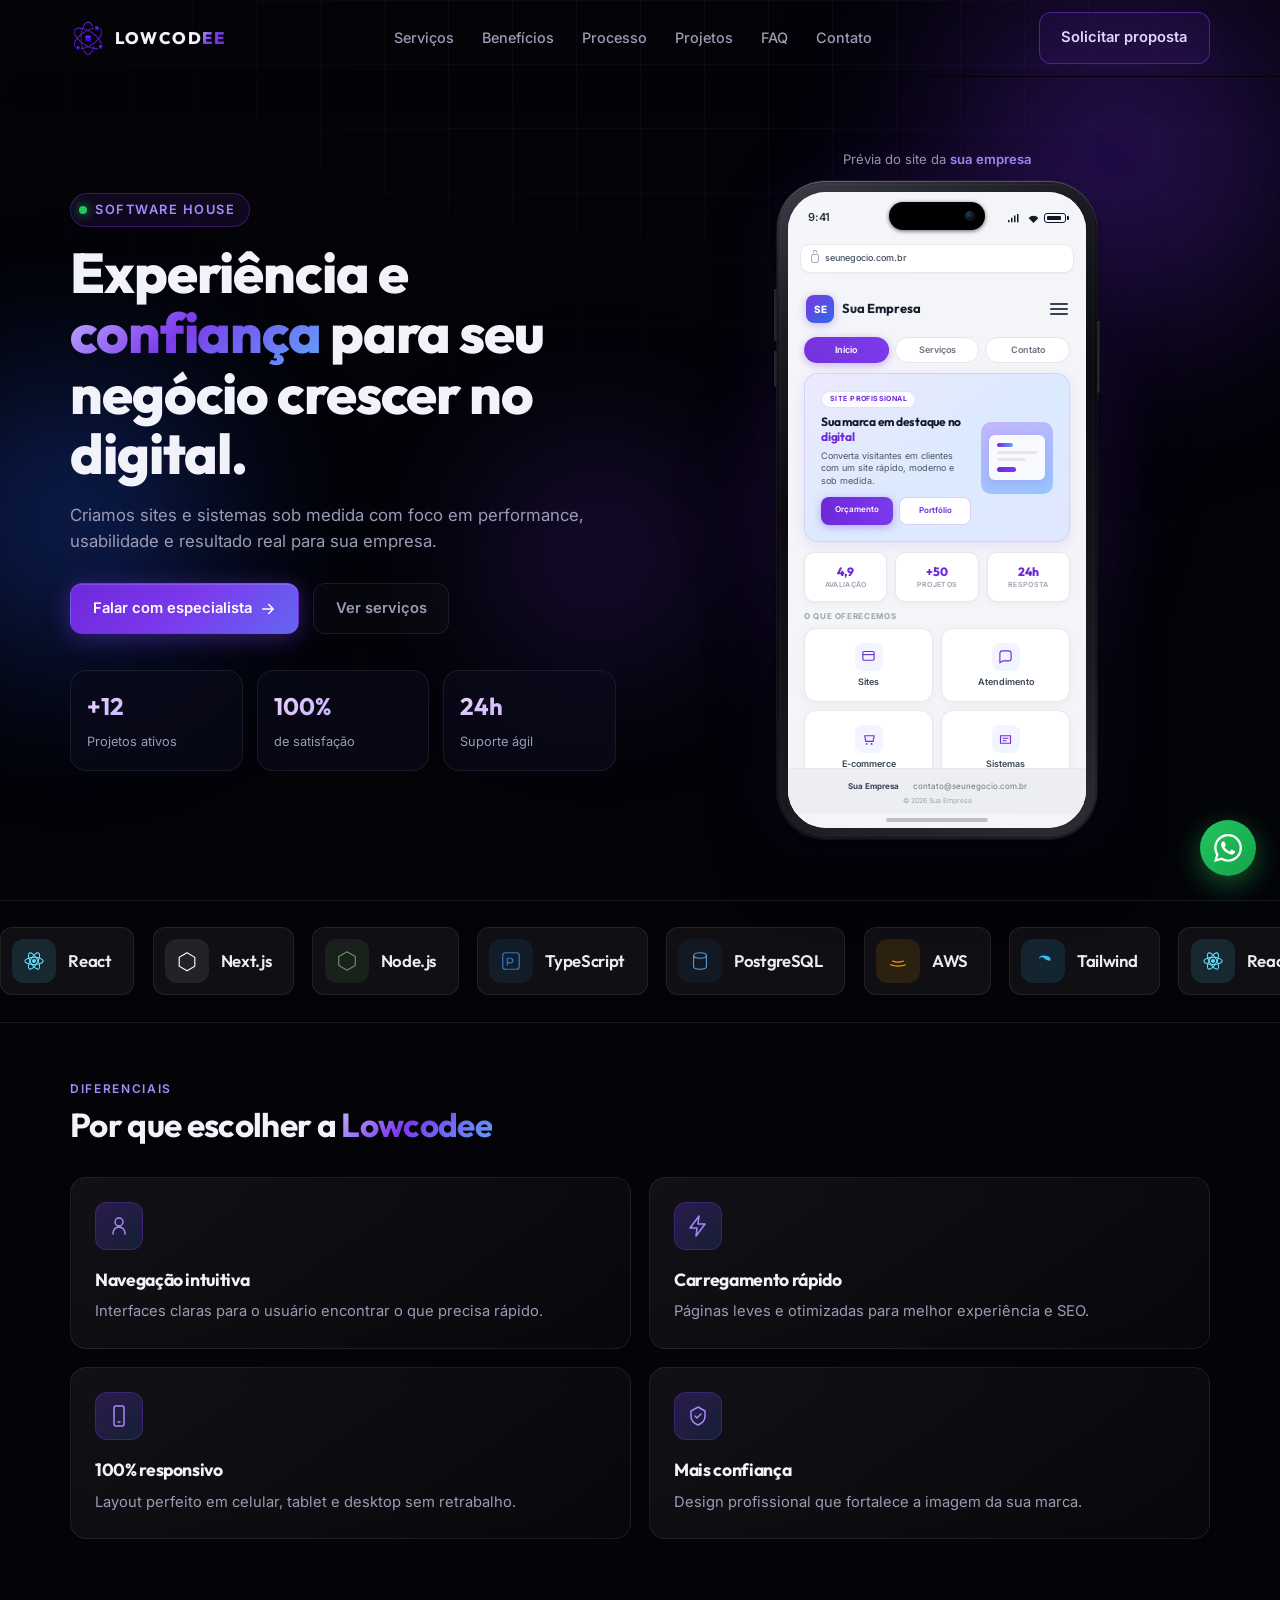
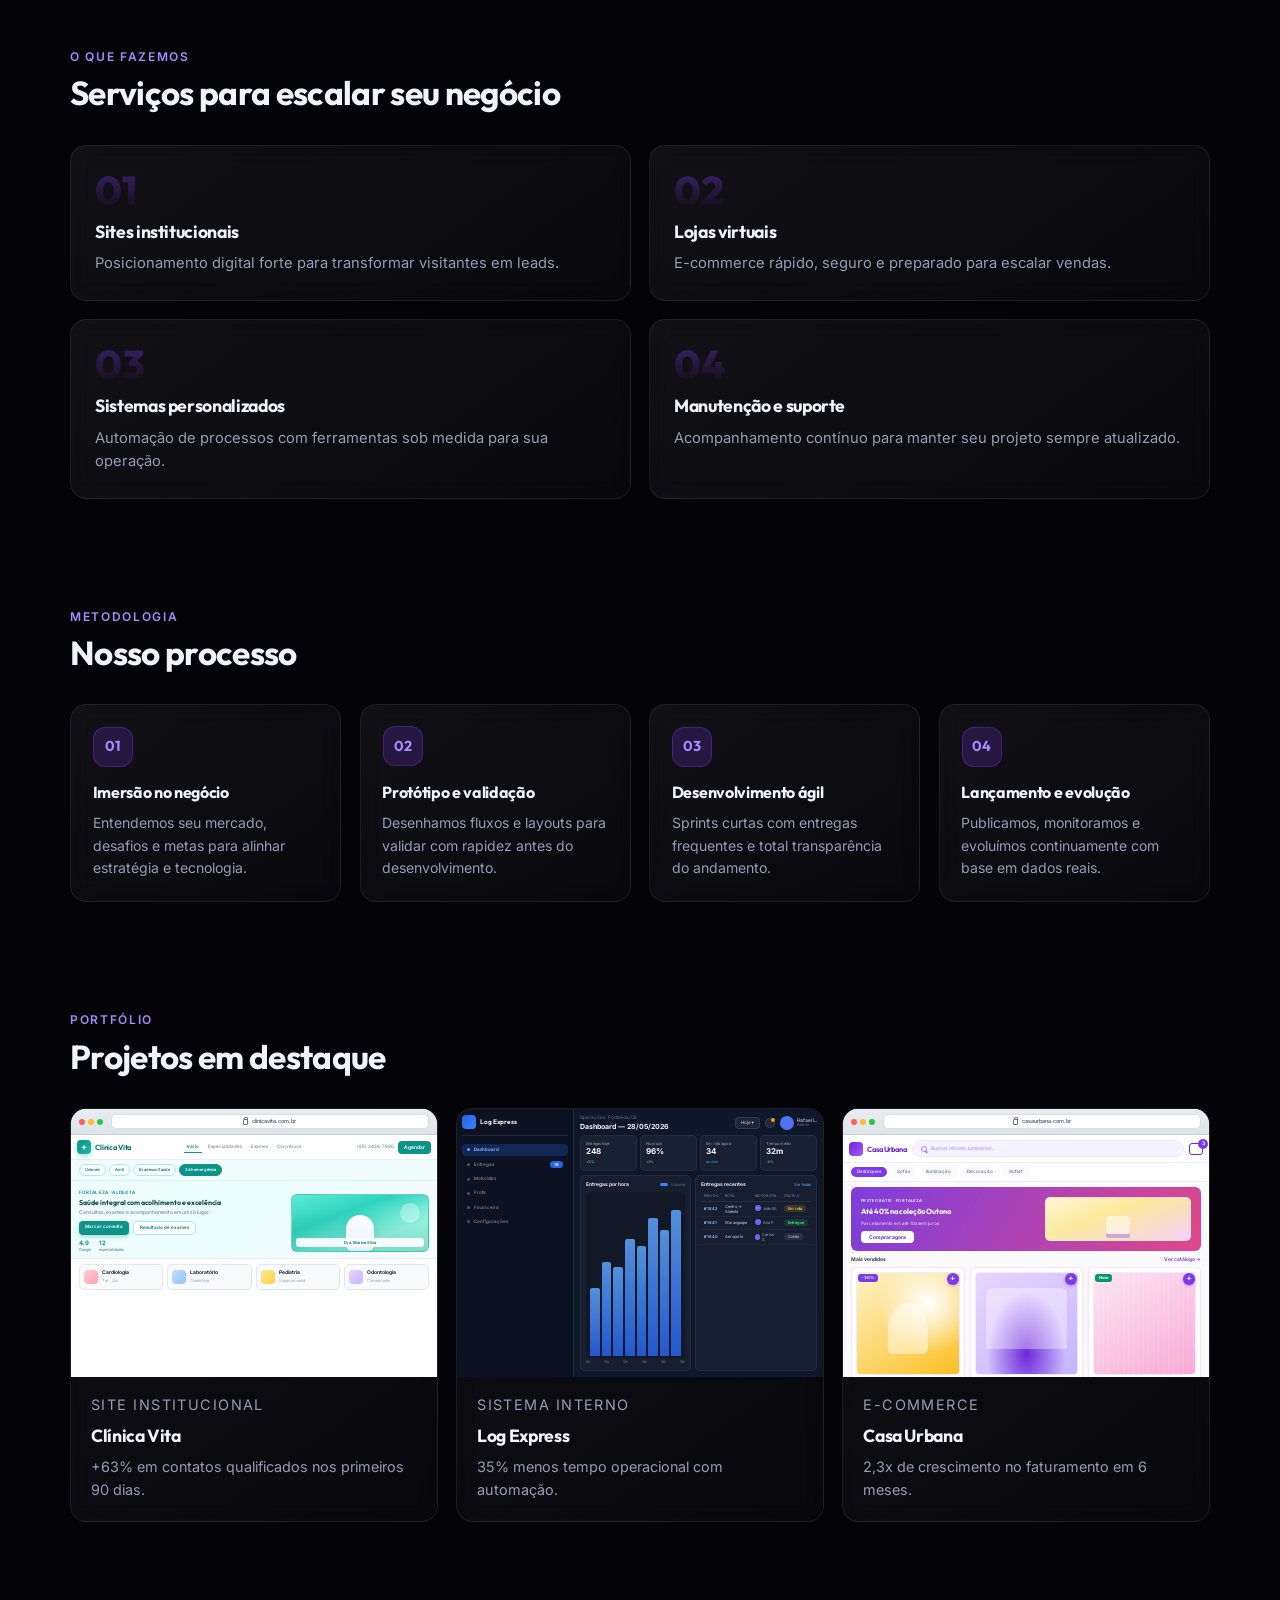
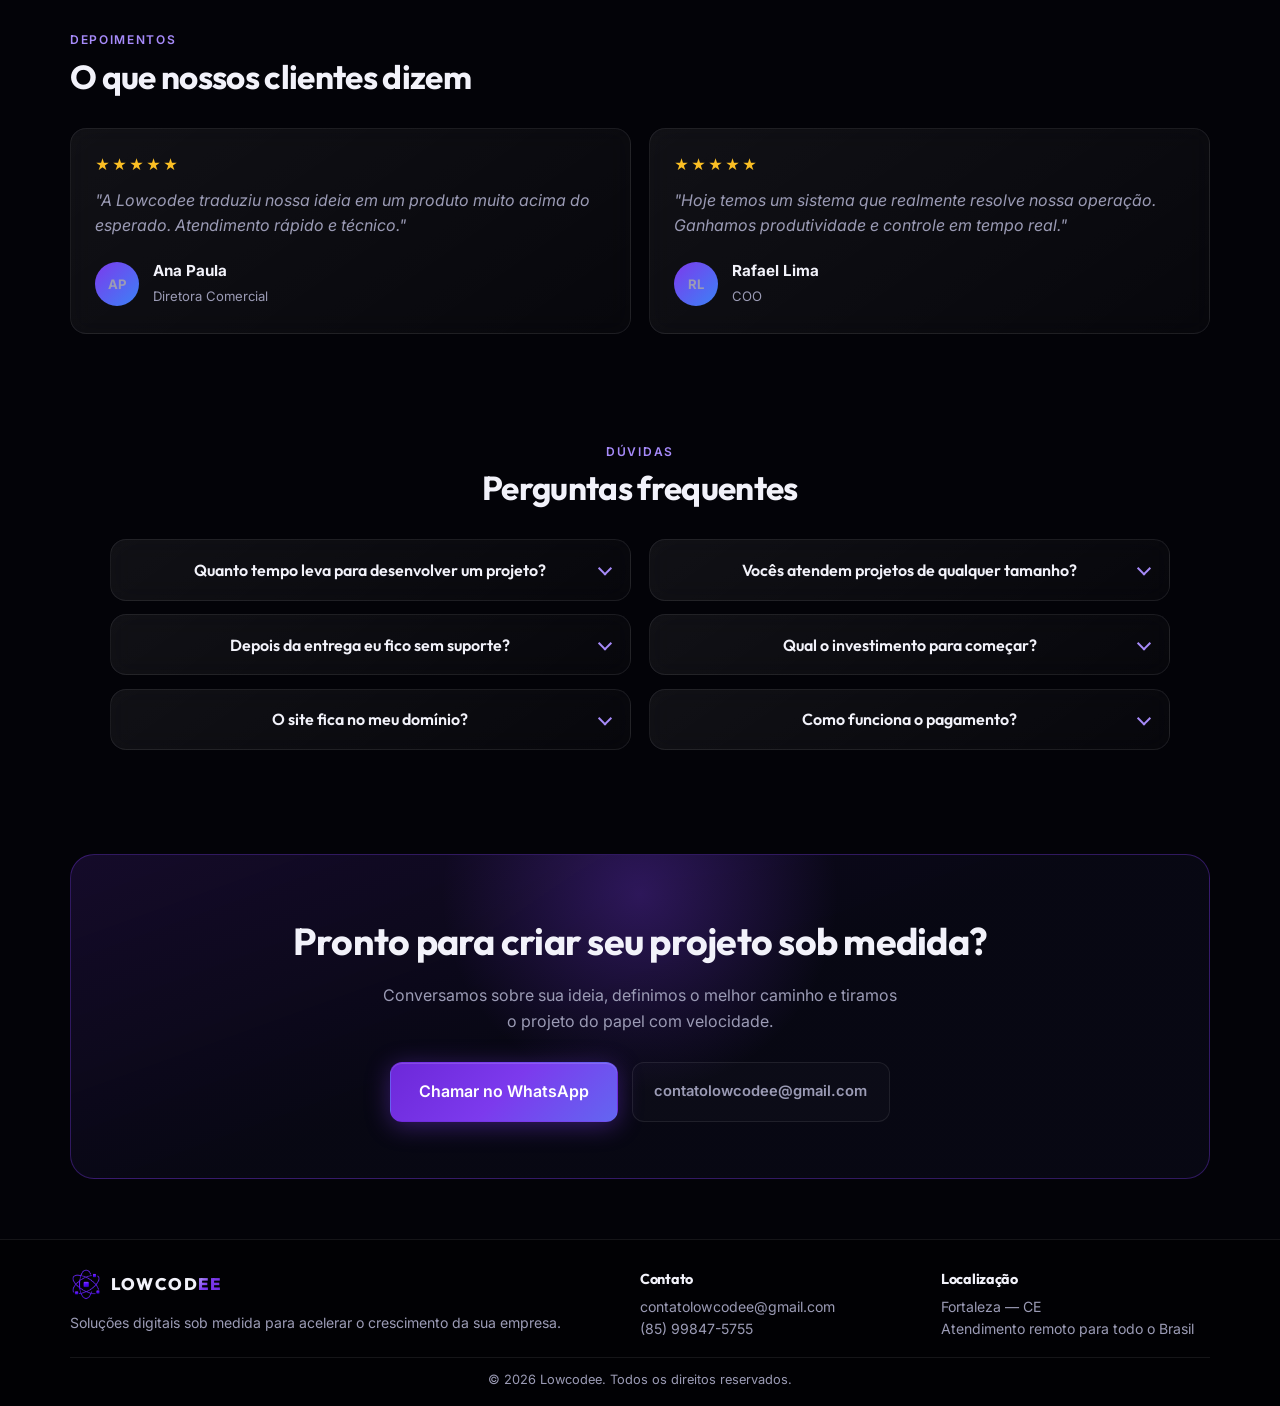
==== commit 445b067a: "melhorias no menu moile" ====
--- a/home/index.html
+++ b/home/index.html
@@ -15,7 +15,7 @@
       href="https://fonts.googleapis.com/css2?family=Inter:wght@400;500;600;700&family=Outfit:wght@500;600;700;800&display=swap"
       rel="stylesheet"
     />
-    <link rel="stylesheet" href="/styles.css?v=7" />
+    <link rel="stylesheet" href="/styles.css?v=8" />
     <link rel="icon" href="/favicon.ico" sizes="any" />
     <link rel="icon" href="/assets/logo.PNG" type="image/png" sizes="32x32" />
     <link rel="apple-touch-icon" href="/assets/logo.PNG" />
@@ -29,6 +29,14 @@
     </div>
 
     <header class="site-header" id="header">
+      <button
+        type="button"
+        class="mobile-nav-backdrop"
+        id="mobileNavBackdrop"
+        aria-label="Fechar menu"
+        tabindex="-1"
+        hidden
+      ></button>
       <div class="container header-inner">
         <a class="logo" href="/home">
           <img class="logo-img" src="/assets/logo.PNG" alt="Lowcodee" width="36" height="36" />
@@ -48,12 +56,14 @@
         </button>
       </div>
       <nav class="mobile-nav" id="mobileNav" aria-label="Menu mobile" aria-hidden="true">
-        <a href="#servicos">Serviços</a>
-        <a href="#beneficios">Benefícios</a>
-        <a href="#processo">Processo</a>
-        <a href="#projetos">Projetos</a>
-        <a href="#faq">FAQ</a>
-        <a href="#contato">Contato</a>
+        <div class="mobile-nav-inner">
+          <a href="#servicos">Serviços</a>
+          <a href="#beneficios">Benefícios</a>
+          <a href="#processo">Processo</a>
+          <a href="#projetos">Projetos</a>
+          <a href="#faq">FAQ</a>
+          <a href="#contato">Contato</a>
+        </div>
       </nav>
     </header>
 
@@ -767,6 +777,6 @@
       </svg>
     </a>
 
-    <script src="/main.js?v=6"></script>
+    <script src="/main.js?v=7"></script>
   </body>
 </html>
--- a/styles.css
+++ b/styles.css
@@ -14,6 +14,8 @@
   --font-display: "Outfit", sans-serif;
   --font-body: "Inter", sans-serif;
   --ease-out: cubic-bezier(0.22, 1, 0.36, 1);
+  --menu-duration: 0.48s;
+  --menu-ease: cubic-bezier(0.32, 0.72, 0, 1);
 }
 
 *,
@@ -260,6 +262,8 @@
 }
 
 .header-inner {
+  position: relative;
+  z-index: 2;
   display: flex;
   align-items: center;
   justify-content: space-between;
@@ -330,46 +334,93 @@
   height: 2px;
   background: var(--text);
   border-radius: 2px;
-  transition: transform 0.25s ease, opacity 0.25s ease;
+  transform-origin: center;
+  transition:
+    transform var(--menu-duration) var(--menu-ease),
+    opacity 0.28s var(--menu-ease),
+    width 0.28s var(--menu-ease);
 }
 
 .menu-toggle.is-open span:nth-child(1) {
   transform: translateY(7px) rotate(45deg);
 }
+
 .menu-toggle.is-open span:nth-child(2) {
   opacity: 0;
-}
+  transform: scaleX(0);
+}
+
 .menu-toggle.is-open span:nth-child(3) {
   transform: translateY(-7px) rotate(-45deg);
 }
 
+.site-header.is-menu-open {
+  background: rgba(3, 3, 8, 0.96);
+  backdrop-filter: blur(20px) saturate(1.2);
+  border-bottom-color: rgba(124, 58, 237, 0.2);
+  box-shadow: 0 12px 40px rgba(0, 0, 0, 0.45);
+}
+
+.mobile-nav-backdrop {
+  position: fixed;
+  inset: 0;
+  z-index: 98;
+  margin: 0;
+  padding: 0;
+  border: none;
+  cursor: pointer;
+  background: rgba(0, 0, 0, 0.55);
+  backdrop-filter: blur(3px);
+  opacity: 0;
+  visibility: hidden;
+  pointer-events: none;
+  transition:
+    opacity var(--menu-duration) var(--menu-ease),
+    visibility var(--menu-duration) var(--menu-ease);
+}
+
+.mobile-nav-backdrop.is-visible {
+  opacity: 1;
+  visibility: visible;
+  pointer-events: auto;
+}
+
 .mobile-nav {
-  display: flex;
-  flex-direction: column;
-  gap: 0;
-  max-height: 0;
-  opacity: 0;
+  position: relative;
+  z-index: 2;
+  display: grid;
+  grid-template-rows: 0fr;
   overflow: hidden;
   pointer-events: none;
-  padding: 0 4%;
   background: rgba(3, 3, 8, 0.98);
   border-bottom: 1px solid transparent;
+  box-shadow: 0 16px 32px rgba(0, 0, 0, 0.25);
   transition:
-    max-height 0.4s var(--ease-out),
-    opacity 0.3s ease,
-    padding 0.4s var(--ease-out),
-    border-color 0.3s ease;
+    grid-template-rows var(--menu-duration) var(--menu-ease),
+    border-color var(--menu-duration) var(--menu-ease),
+    box-shadow var(--menu-duration) var(--menu-ease);
 }
 
 .mobile-nav.is-open {
-  max-height: min(420px, 75vh);
-  opacity: 1;
+  grid-template-rows: 1fr;
   pointer-events: auto;
+  border-bottom-color: var(--border);
+  box-shadow: 0 20px 48px rgba(0, 0, 0, 0.4);
+}
+
+.mobile-nav-inner {
+  overflow: hidden;
+  display: flex;
+  flex-direction: column;
+  min-height: 0;
+  padding: 0 4%;
+}
+
+.mobile-nav.is-open .mobile-nav-inner {
   padding-bottom: 1rem;
-  border-bottom-color: var(--border);
-}
-
-.mobile-nav a {
+}
+
+.mobile-nav-inner a {
   padding: 0.95rem 0;
   min-height: 48px;
   display: flex;
@@ -378,15 +429,54 @@
   border-bottom: 1px solid var(--border);
   font-weight: 500;
   font-size: 1rem;
-  transition: color 0.2s ease;
-}
-
-.mobile-nav a:hover,
-.mobile-nav a:focus-visible {
+  opacity: 0;
+  transform: translate3d(-12px, 0, 0);
+  transition:
+    color 0.2s ease,
+    opacity 0.38s var(--menu-ease),
+    transform 0.42s var(--menu-ease);
+}
+
+.mobile-nav.is-open .mobile-nav-inner a {
+  opacity: 1;
+  transform: translate3d(0, 0, 0);
+}
+
+.mobile-nav.is-open .mobile-nav-inner a:nth-child(1) {
+  transition-delay: 0.06s;
+}
+
+.mobile-nav.is-open .mobile-nav-inner a:nth-child(2) {
+  transition-delay: 0.09s;
+}
+
+.mobile-nav.is-open .mobile-nav-inner a:nth-child(3) {
+  transition-delay: 0.12s;
+}
+
+.mobile-nav.is-open .mobile-nav-inner a:nth-child(4) {
+  transition-delay: 0.15s;
+}
+
+.mobile-nav.is-open .mobile-nav-inner a:nth-child(5) {
+  transition-delay: 0.18s;
+}
+
+.mobile-nav.is-open .mobile-nav-inner a:nth-child(6) {
+  transition-delay: 0.21s;
+}
+
+.mobile-nav:not(.is-open) .mobile-nav-inner a {
+  transition-delay: 0s;
+}
+
+.mobile-nav-inner a:hover,
+.mobile-nav-inner a:focus-visible {
   color: var(--text);
-}
-
-.mobile-nav a:active {
+  padding-left: 0.35rem;
+}
+
+.mobile-nav-inner a:active {
   color: var(--primary-light);
 }
 
@@ -3276,9 +3366,15 @@
     transform: none;
   }
 
+  .mobile-nav-backdrop,
   .mobile-nav,
-  .mobile-nav a {
+  .mobile-nav-inner a,
+  .menu-toggle span {
     transition: none;
+  }
+
+  .mobile-nav-inner a {
     opacity: 1;
-  }
-}
+    transform: none;
+  }
+}
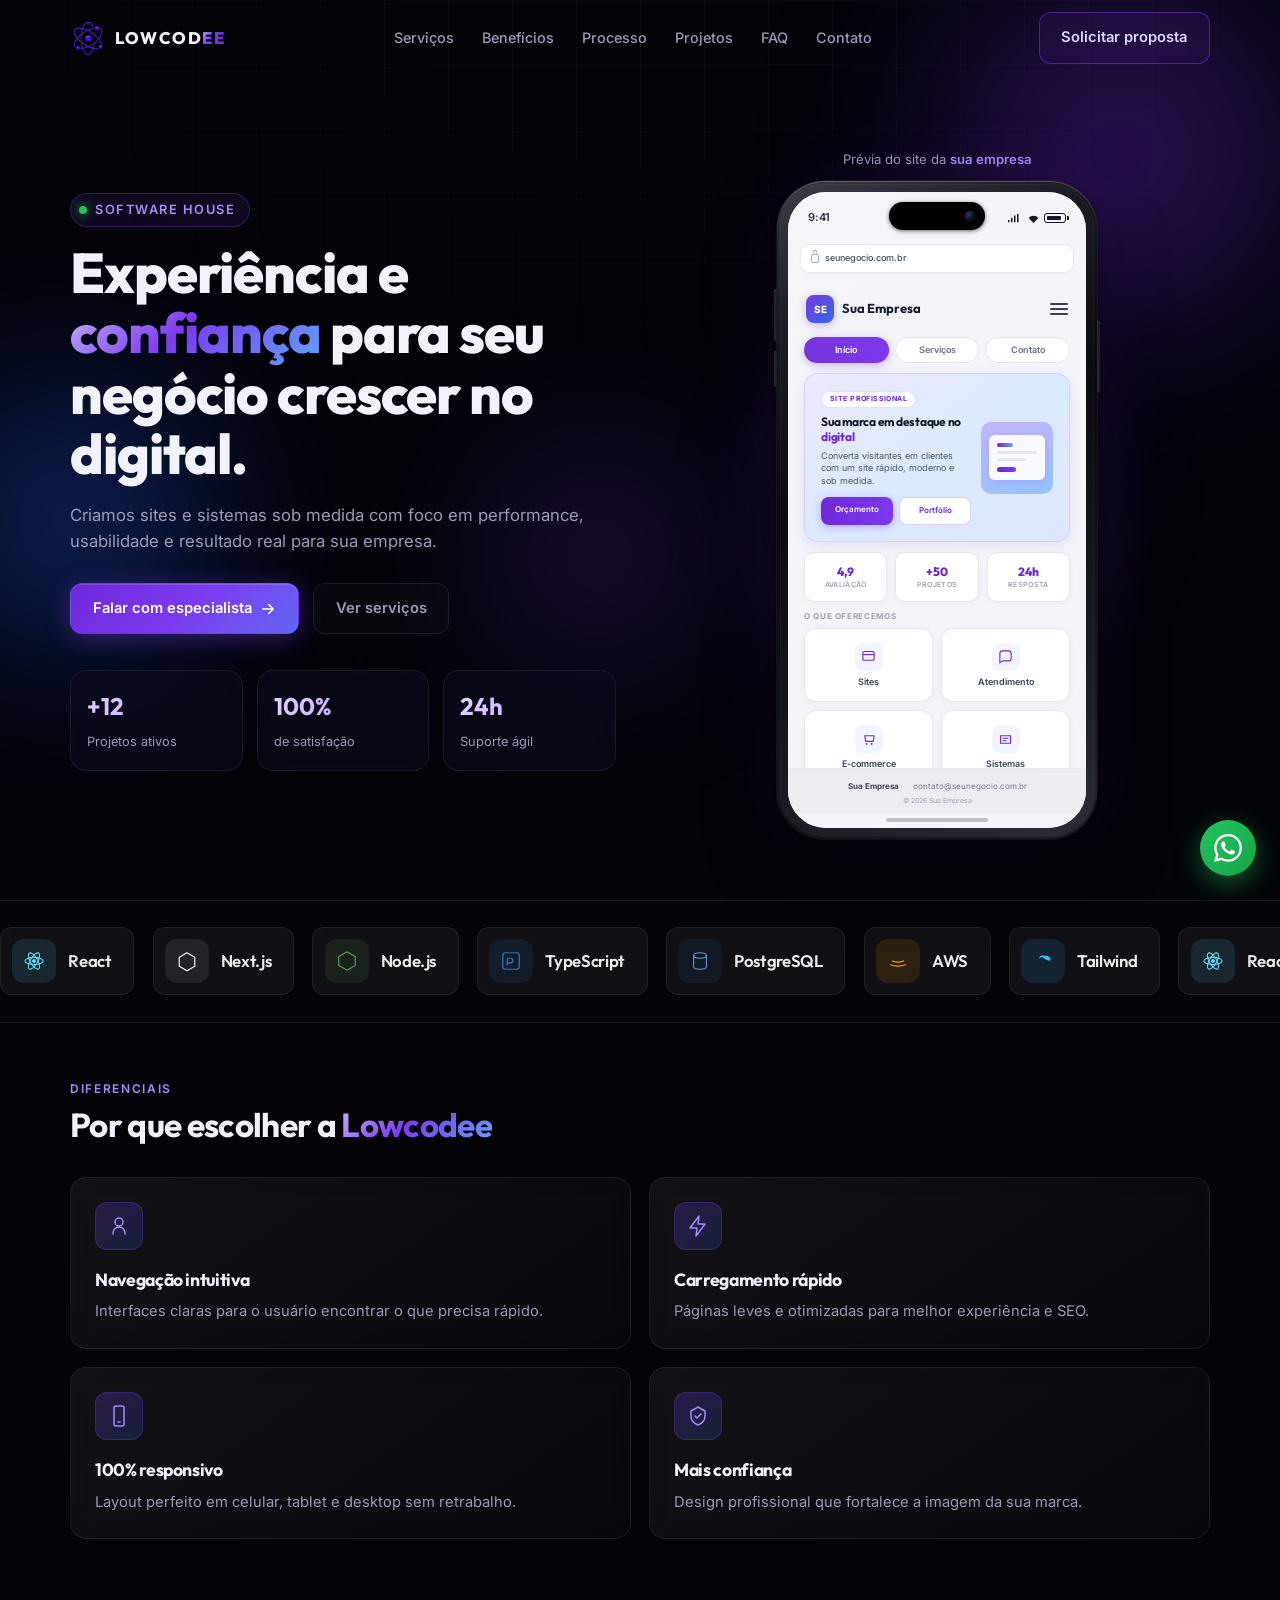
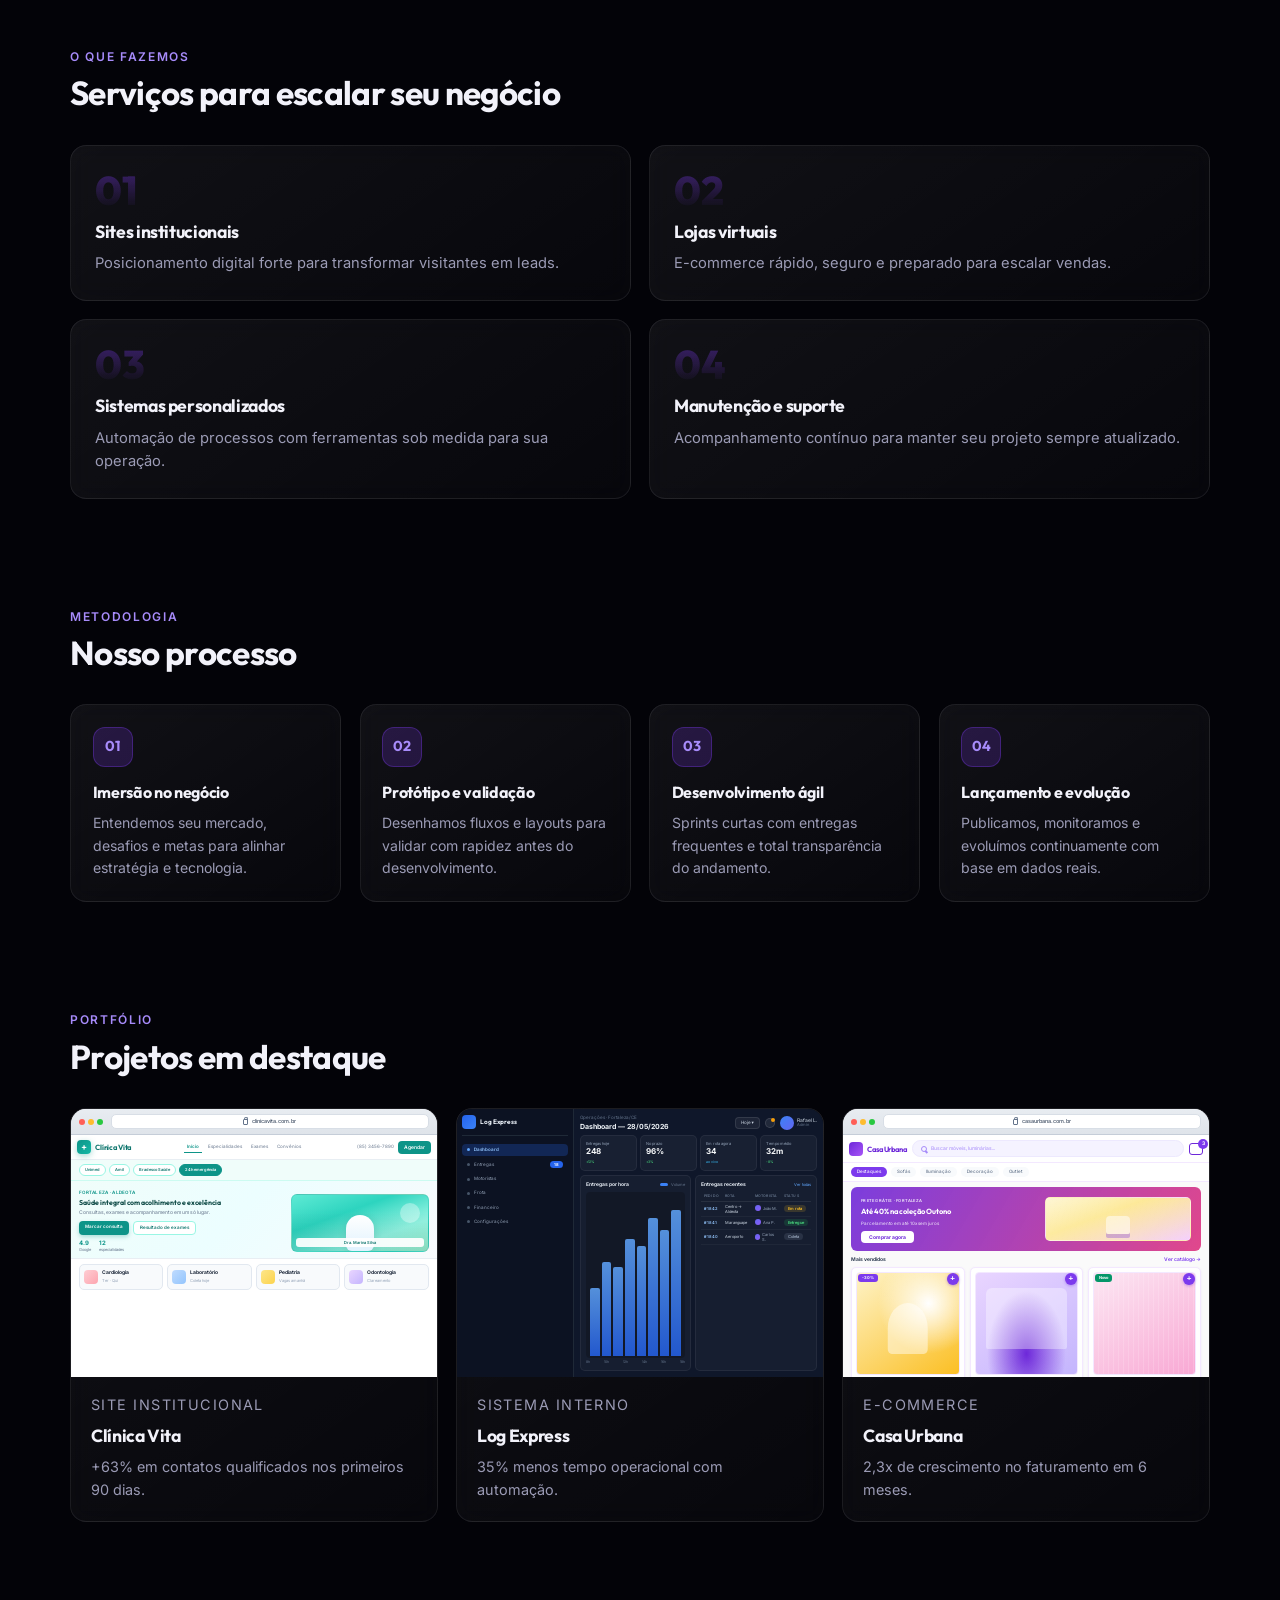
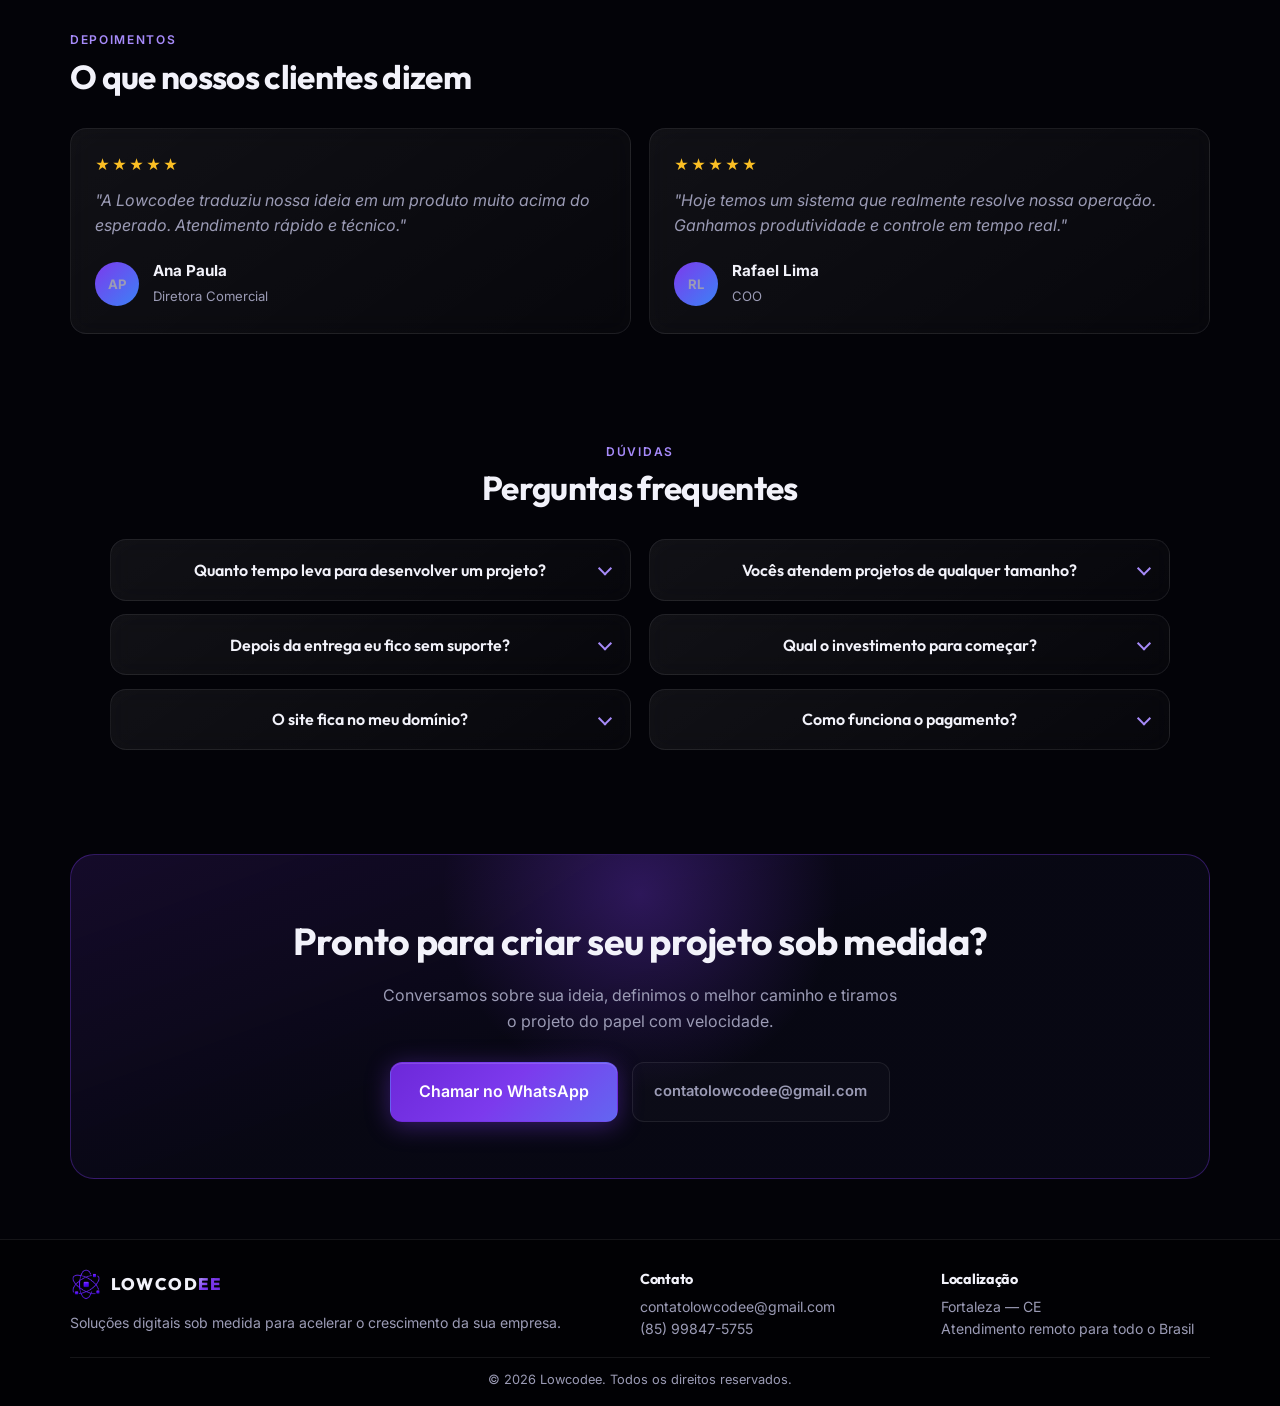
==== commit 426b115c: "melhorias no menu mobile" ====
--- a/home/index.html
+++ b/home/index.html
@@ -15,7 +15,7 @@
       href="https://fonts.googleapis.com/css2?family=Inter:wght@400;500;600;700&family=Outfit:wght@500;600;700;800&display=swap"
       rel="stylesheet"
     />
-    <link rel="stylesheet" href="/styles.css?v=8" />
+    <link rel="stylesheet" href="/styles.css?v=9" />
     <link rel="icon" href="/favicon.ico" sizes="any" />
     <link rel="icon" href="/assets/logo.PNG" type="image/png" sizes="32x32" />
     <link rel="apple-touch-icon" href="/assets/logo.PNG" />
@@ -29,14 +29,6 @@
     </div>
 
     <header class="site-header" id="header">
-      <button
-        type="button"
-        class="mobile-nav-backdrop"
-        id="mobileNavBackdrop"
-        aria-label="Fechar menu"
-        tabindex="-1"
-        hidden
-      ></button>
       <div class="container header-inner">
         <a class="logo" href="/home">
           <img class="logo-img" src="/assets/logo.PNG" alt="Lowcodee" width="36" height="36" />
@@ -66,6 +58,14 @@
         </div>
       </nav>
     </header>
+
+    <button
+      type="button"
+      class="mobile-nav-backdrop"
+      id="mobileNavBackdrop"
+      aria-label="Fechar menu"
+      aria-hidden="true"
+    ></button>
 
     <main>
       <section class="hero">
@@ -777,6 +777,6 @@
       </svg>
     </a>
 
-    <script src="/main.js?v=7"></script>
+    <script src="/main.js?v=8"></script>
   </body>
 </html>
--- a/styles.css
+++ b/styles.css
@@ -14,8 +14,6 @@
   --font-display: "Outfit", sans-serif;
   --font-body: "Inter", sans-serif;
   --ease-out: cubic-bezier(0.22, 1, 0.36, 1);
-  --menu-duration: 0.48s;
-  --menu-ease: cubic-bezier(0.32, 0.72, 0, 1);
 }
 
 *,
@@ -72,7 +70,8 @@
   body.menu-open {
     position: fixed;
     width: 100%;
-    inset: 0 auto auto 0;
+    left: 0;
+    right: 0;
   }
 }
 
@@ -247,7 +246,7 @@
   top: 0;
   left: 0;
   right: 0;
-  z-index: 100;
+  z-index: 110;
   background: transparent;
   border-bottom: 1px solid transparent;
   transition: background 0.3s ease, box-shadow 0.3s ease, border-color 0.3s ease,
@@ -262,8 +261,6 @@
 }
 
 .header-inner {
-  position: relative;
-  z-index: 2;
   display: flex;
   align-items: center;
   justify-content: space-between;
@@ -335,10 +332,7 @@
   background: var(--text);
   border-radius: 2px;
   transform-origin: center;
-  transition:
-    transform var(--menu-duration) var(--menu-ease),
-    opacity 0.28s var(--menu-ease),
-    width 0.28s var(--menu-ease);
+  transition: transform 0.3s var(--ease-out), opacity 0.25s ease;
 }
 
 .menu-toggle.is-open span:nth-child(1) {
@@ -347,7 +341,6 @@
 
 .menu-toggle.is-open span:nth-child(2) {
   opacity: 0;
-  transform: scaleX(0);
 }
 
 .menu-toggle.is-open span:nth-child(3) {
@@ -355,28 +348,25 @@
 }
 
 .site-header.is-menu-open {
-  background: rgba(3, 3, 8, 0.96);
-  backdrop-filter: blur(20px) saturate(1.2);
-  border-bottom-color: rgba(124, 58, 237, 0.2);
-  box-shadow: 0 12px 40px rgba(0, 0, 0, 0.45);
+  background: rgba(3, 3, 8, 0.97);
+  backdrop-filter: blur(18px) saturate(1.15);
+  border-bottom-color: rgba(124, 58, 237, 0.18);
+  box-shadow: 0 10px 36px rgba(0, 0, 0, 0.4);
 }
 
 .mobile-nav-backdrop {
   position: fixed;
   inset: 0;
-  z-index: 98;
+  z-index: 105;
   margin: 0;
   padding: 0;
   border: none;
   cursor: pointer;
-  background: rgba(0, 0, 0, 0.55);
-  backdrop-filter: blur(3px);
+  background: rgba(0, 0, 0, 0.5);
   opacity: 0;
   visibility: hidden;
   pointer-events: none;
-  transition:
-    opacity var(--menu-duration) var(--menu-ease),
-    visibility var(--menu-duration) var(--menu-ease);
+  transition: opacity 0.35s ease, visibility 0.35s ease;
 }
 
 .mobile-nav-backdrop.is-visible {
@@ -386,33 +376,28 @@
 }
 
 .mobile-nav {
-  position: relative;
-  z-index: 2;
-  display: grid;
-  grid-template-rows: 0fr;
   overflow: hidden;
+  max-height: 0;
+  opacity: 0;
   pointer-events: none;
   background: rgba(3, 3, 8, 0.98);
   border-bottom: 1px solid transparent;
-  box-shadow: 0 16px 32px rgba(0, 0, 0, 0.25);
   transition:
-    grid-template-rows var(--menu-duration) var(--menu-ease),
-    border-color var(--menu-duration) var(--menu-ease),
-    box-shadow var(--menu-duration) var(--menu-ease);
+    max-height 0.4s var(--ease-out),
+    opacity 0.3s ease,
+    border-color 0.35s ease;
 }
 
 .mobile-nav.is-open {
-  grid-template-rows: 1fr;
+  max-height: min(380px, calc(100dvh - var(--header-h)));
+  opacity: 1;
   pointer-events: auto;
   border-bottom-color: var(--border);
-  box-shadow: 0 20px 48px rgba(0, 0, 0, 0.4);
 }
 
 .mobile-nav-inner {
-  overflow: hidden;
   display: flex;
   flex-direction: column;
-  min-height: 0;
   padding: 0 4%;
 }
 
@@ -429,51 +414,12 @@
   border-bottom: 1px solid var(--border);
   font-weight: 500;
   font-size: 1rem;
-  opacity: 0;
-  transform: translate3d(-12px, 0, 0);
-  transition:
-    color 0.2s ease,
-    opacity 0.38s var(--menu-ease),
-    transform 0.42s var(--menu-ease);
-}
-
-.mobile-nav.is-open .mobile-nav-inner a {
-  opacity: 1;
-  transform: translate3d(0, 0, 0);
-}
-
-.mobile-nav.is-open .mobile-nav-inner a:nth-child(1) {
-  transition-delay: 0.06s;
-}
-
-.mobile-nav.is-open .mobile-nav-inner a:nth-child(2) {
-  transition-delay: 0.09s;
-}
-
-.mobile-nav.is-open .mobile-nav-inner a:nth-child(3) {
-  transition-delay: 0.12s;
-}
-
-.mobile-nav.is-open .mobile-nav-inner a:nth-child(4) {
-  transition-delay: 0.15s;
-}
-
-.mobile-nav.is-open .mobile-nav-inner a:nth-child(5) {
-  transition-delay: 0.18s;
-}
-
-.mobile-nav.is-open .mobile-nav-inner a:nth-child(6) {
-  transition-delay: 0.21s;
-}
-
-.mobile-nav:not(.is-open) .mobile-nav-inner a {
-  transition-delay: 0s;
+  transition: color 0.2s ease;
 }
 
 .mobile-nav-inner a:hover,
 .mobile-nav-inner a:focus-visible {
   color: var(--text);
-  padding-left: 0.35rem;
 }
 
 .mobile-nav-inner a:active {
@@ -3107,6 +3053,12 @@
 }
 
 /* —— Responsive —— */
+@media (min-width: 961px) {
+  .mobile-nav-backdrop {
+    display: none;
+  }
+}
+
 @media (max-width: 960px) {
   :root {
     --header-h: 72px;
@@ -3368,13 +3320,12 @@
 
   .mobile-nav-backdrop,
   .mobile-nav,
-  .mobile-nav-inner a,
   .menu-toggle span {
     transition: none;
   }
 
-  .mobile-nav-inner a {
+  .mobile-nav.is-open {
+    max-height: 380px;
     opacity: 1;
-    transform: none;
-  }
-}
+  }
+}
